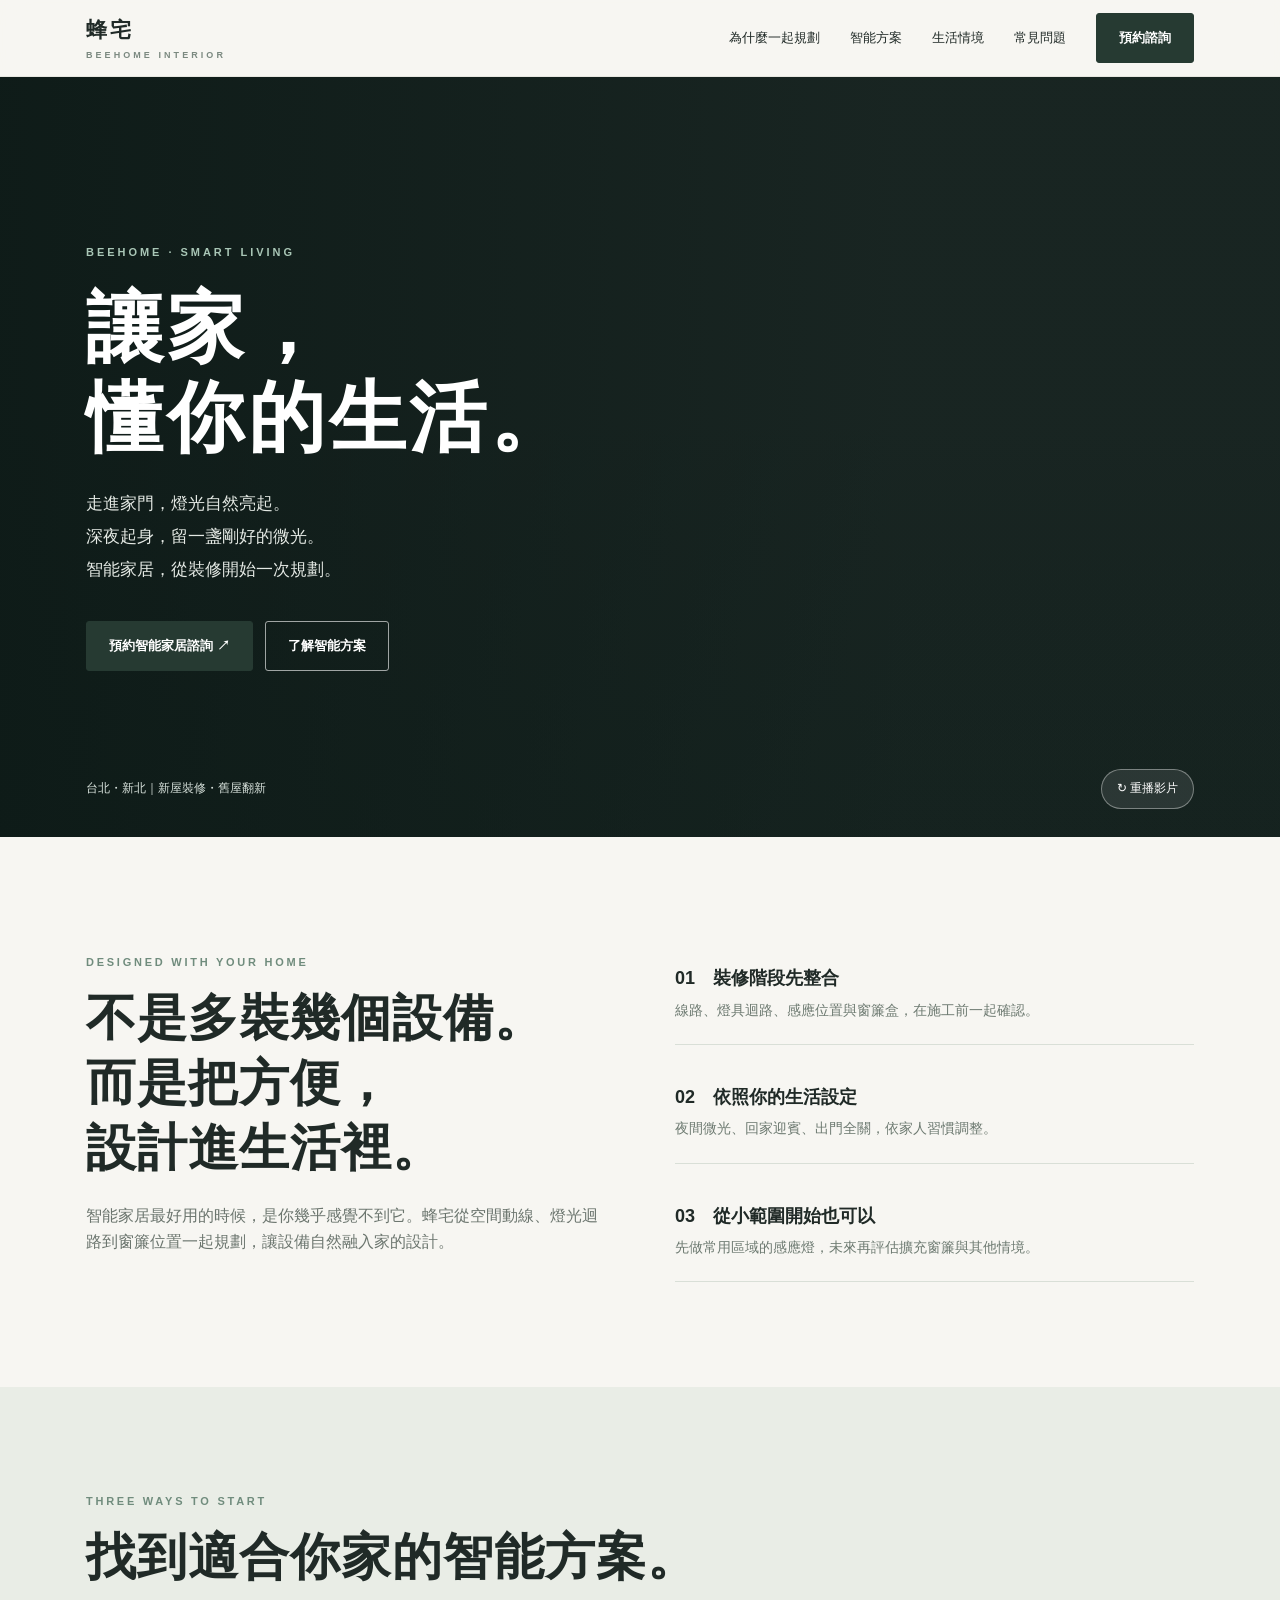
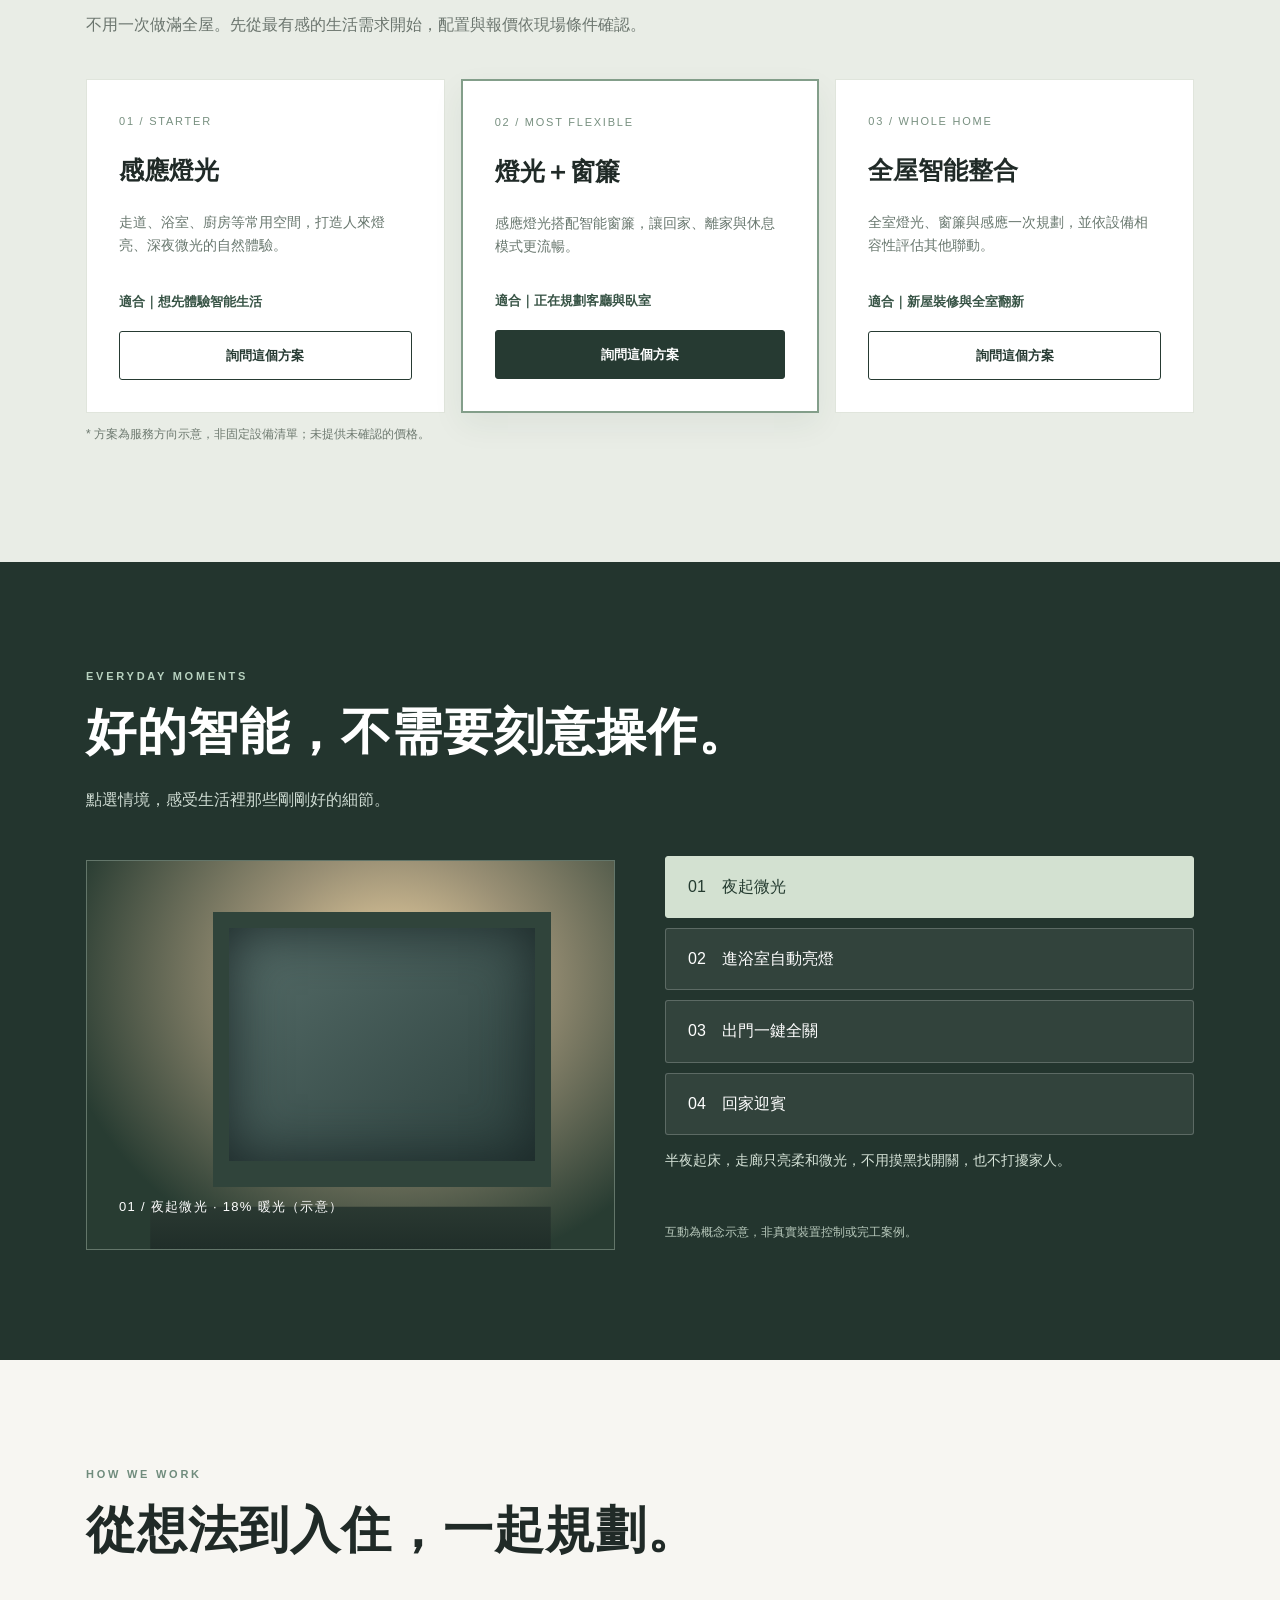
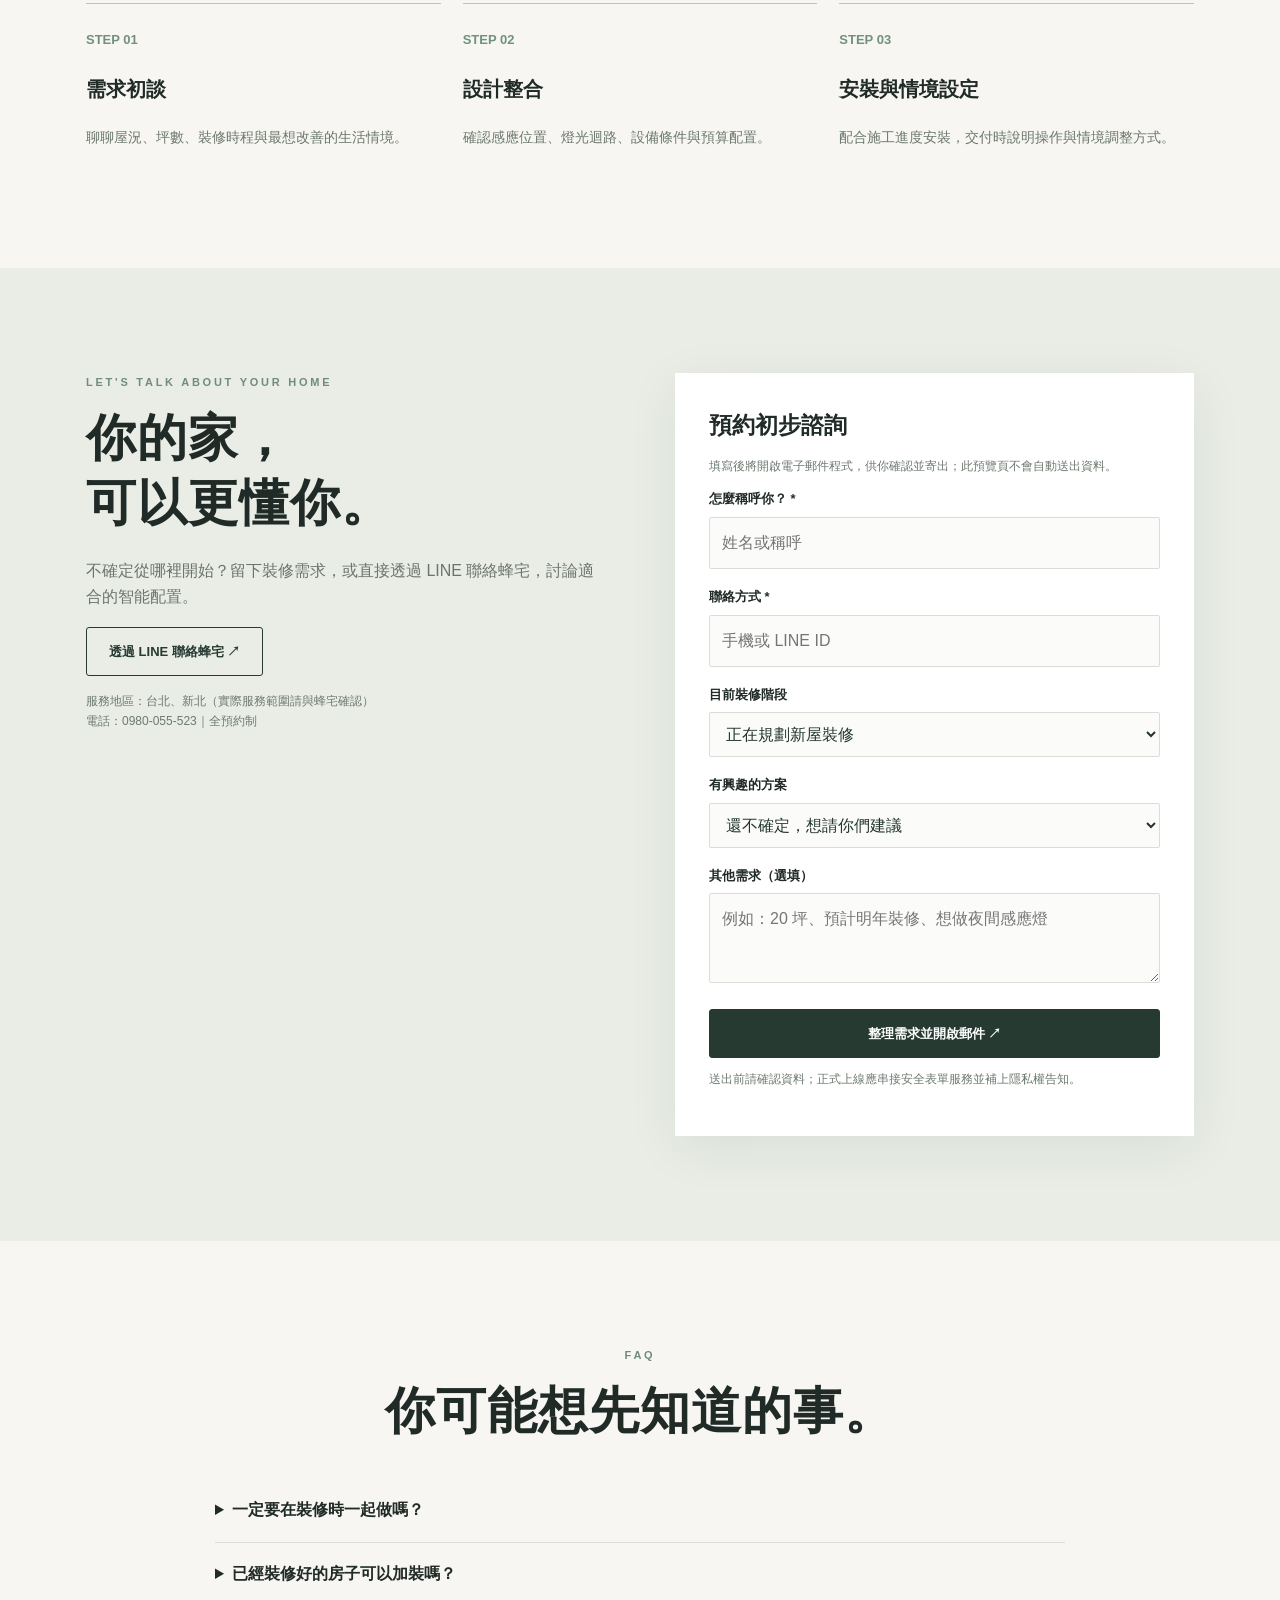
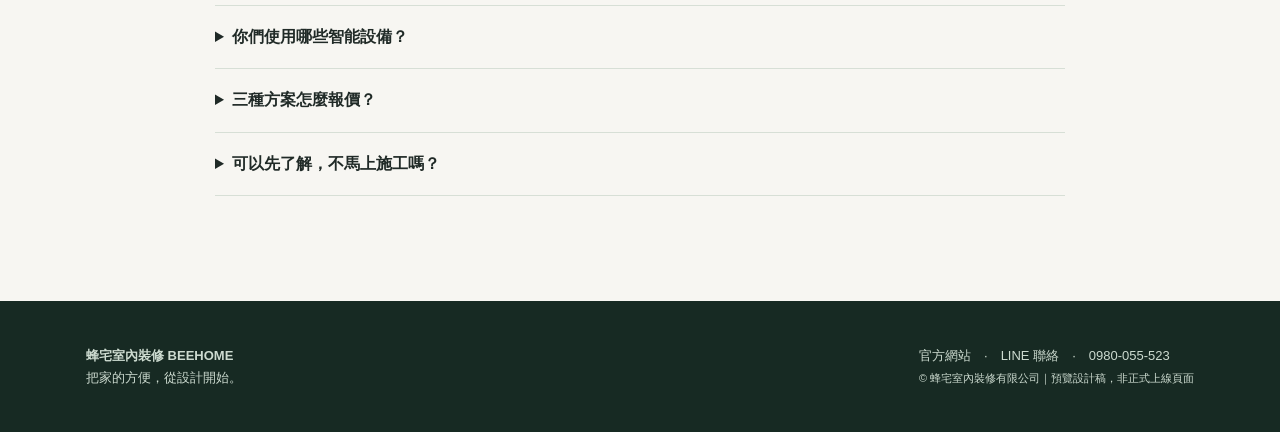
==== smart-home-v2.html @ dd7181f7 "Add ChatGPT-redesigned 智能家居 preview as smart-home-v2.html. Existing smart-home.html is left unchange" ====
<!doctype html><html lang="zh-Hant"><head><meta charset="utf-8"><meta name="viewport" content="width=device-width,initial-scale=1"><meta name="robots" content="noindex"><meta name="description" content="蜂宅室內裝修智能家居整合規劃：感應燈光、智能窗簾與全屋情境，從裝修開始打造懂你的家。"><title>智能家居整合規劃｜蜂宅室內裝修 BEEHOME</title><style>
:root{--ink:#202a27;--cream:#f7f6f2;--sage:#b4c6b4;--gold:#d5b68c;--muted:#64716b}*{box-sizing:border-box}html{scroll-behavior:smooth}body{margin:0;background:var(--cream);color:var(--ink);font-family:Arial,'Noto Sans TC','Microsoft JhengHei',sans-serif;line-height:1.65}a{text-decoration:none;color:inherit}button,input,select,textarea{font:inherit}button{cursor:pointer}.wrap{max-width:1160px;margin:auto;padding:0 26px}.top{position:sticky;top:0;z-index:30;background:#f7f6f2ee;backdrop-filter:blur(14px);border-bottom:1px solid #e7e7e0}.nav{height:76px;display:flex;align-items:center;justify-content:space-between;gap:20px}.brand{font-weight:800;letter-spacing:.12em;font-size:21px}.brand small{display:block;font-size:9px;letter-spacing:.34em;color:#7b8980}.links{display:flex;gap:30px;align-items:center;font-size:13px}.btn{display:inline-flex;justify-content:center;align-items:center;border-radius:3px;padding:13px 22px;background:#263a32;color:#fff;border:1px solid #263a32;font-weight:600;font-size:13px;transition:.2s}.btn:hover{background:#385448}.btn.light{background:transparent;color:#fff;border-color:#ffffff99}.btn.outline{background:transparent;color:#263a32}.hero{position:relative;min-height:670px;height:min(760px,88vh);background:#1d2926;overflow:hidden;color:#fff;display:flex;align-items:center}.hero video,.hero .veil{position:absolute;inset:0;width:100%;height:100%;object-fit:cover}.hero .veil{background:linear-gradient(90deg,rgba(12,25,22,.84),rgba(12,25,22,.26) 70%),linear-gradient(0deg,#13221e75,transparent 55%)}.hero-content{position:relative;z-index:2;width:100%;pointer-events:none}.hero-content a,.hero-content button{pointer-events:auto}.eyebrow{font-size:11px;letter-spacing:.27em;font-weight:700;color:#a9c6b6}.hero h1{font-size:clamp(44px,6vw,86px);line-height:1.18;letter-spacing:.05em;margin:20px 0 24px;font-weight:650}.hero p{max-width:500px;font-size:17px;color:#e4e9e4;line-height:1.95}.hero-actions{display:flex;gap:12px;flex-wrap:wrap;margin-top:35px}.hero-bottom{position:absolute;bottom:28px;left:0;right:0;z-index:3;display:flex;justify-content:space-between;align-items:center;font-size:12px;color:#d9e3dd}.replay{background:#ffffff18;border:1px solid #ffffff60;color:#fff;padding:9px 15px;border-radius:25px}.hero-dot{position:absolute;z-index:1;width:210px;height:210px;border-radius:50%;pointer-events:none;opacity:0;transform:translate(-50%,-50%);background:radial-gradient(circle,#ffdfa45c 0%,#ffcf7c18 45%,transparent 70%);mix-blend-mode:screen;transition:opacity .2s}.hero:hover .hero-dot{opacity:1}.section{padding:105px 0}.section.dark{background:#23352e;color:#fff}.section.soft{background:#e9ede6}.kicker{font-size:11px;letter-spacing:.25em;color:#708c7d;font-weight:800}.dark .kicker{color:#b7d1bf}.section h2{font-size:clamp(30px,4vw,50px);line-height:1.3;letter-spacing:.02em;margin:15px 0 22px}.lead{font-size:16px;max-width:650px;color:#6b756e}.dark .lead{color:#cedbd2}.intro{display:grid;grid-template-columns:1fr 1fr;gap:70px;align-items:center}.features{display:grid;gap:16px}.feature{padding:22px 0;border-bottom:1px solid #d9dfd7}.feature strong{display:block;font-size:18px;margin-bottom:5px}.feature p{margin:0;color:#6d7a71;font-size:14px}.plans{display:grid;grid-template-columns:repeat(3,1fr);gap:16px;margin-top:40px}.plan{background:#fff;border:1px solid #e0e5dc;padding:32px;display:flex;flex-direction:column;min-height:315px}.plan.featured{border:2px solid #839e8a;box-shadow:0 12px 30px #263a3210}.plan .num{font-size:11px;letter-spacing:.16em;color:#789080}.plan h3{font-size:25px;margin:20px 0 6px}.plan p{font-size:14px;color:#68776e;flex:1}.plan .for{font-size:13px;color:#385446;font-weight:700;margin:18px 0}.plan .btn{width:100%}.scenes{display:grid;grid-template-columns:1fr 1fr;gap:50px;align-items:center;margin-top:42px}.scene-stage{height:390px;background:radial-gradient(ellipse at 60% 30%,#a7a08c 0%,#575e54 34%,#1b2c28 78%);border:1px solid #63766a;position:relative;overflow:hidden;display:flex;align-items:flex-end;padding:32px;transition:background .35s}.scene-stage:before{content:'';position:absolute;width:58%;height:60%;left:24%;top:13%;border:16px solid #30443b;border-bottom-width:26px;box-shadow:inset 0 0 55px #1b2828;background:linear-gradient(140deg,#566d69,#2c403d)}.scene-stage:after{content:'';position:absolute;left:12%;bottom:0;width:76%;height:22%;background:linear-gradient(#34433a,#202e29);clip-path:polygon(0 50%,100% 50%,100% 100%,0 100%)}.scene-stage.lit{background:radial-gradient(ellipse at 58% 30%,#f1d6a4 0%,#9a9075 32%,#283c32 78%)}.scene-stage .scene-caption{z-index:2;font-size:13px;letter-spacing:.1em;color:#fff}.scene-controls{display:grid;gap:10px}.scene-controls button{text-align:left;background:#ffffff12;color:#fff;border:1px solid #ffffff35;padding:17px 22px;border-radius:3px}.scene-controls button.active{background:#d3e1d1;color:#243b30;border-color:#d3e1d1}.scene-copy{min-height:60px;color:#d5e2d7;font-size:14px}.process{display:grid;grid-template-columns:repeat(3,1fr);gap:22px;margin-top:40px}.step{border-top:1px solid #b9c7bc;padding-top:22px}.step b{color:#71917d;font-size:13px}.step h3{font-size:20px}.step p{font-size:14px;color:#6b786e}.contact{display:grid;grid-template-columns:1fr 1fr;gap:70px}.contact-form{background:#fff;padding:34px;box-shadow:0 12px 50px #1e302612}.field{margin-bottom:17px}.field label{display:block;font-size:13px;font-weight:700;margin-bottom:7px}.field input,.field select,.field textarea{width:100%;border:1px solid #d9ded7;background:#fbfcfa;border-radius:2px;padding:12px;color:#23352e}.field textarea{min-height:90px;resize:vertical}.contact-form .btn{width:100%}.fine{font-size:12px;color:#6d796f}.faq{max-width:850px;margin:35px auto 0}.faq details{border-bottom:1px solid #d7dfd6;padding:18px 0}.faq summary{cursor:pointer;font-weight:700}.faq p{color:#65746a;font-size:14px}.footer{background:#172a23;color:#cddbd0;padding:44px 0;font-size:13px}.footer .wrap{display:flex;justify-content:space-between;gap:20px;flex-wrap:wrap}.mobile-cta{display:none}.notice{font-size:12px;color:#7d897f;padding:8px 0}.skip{position:absolute;left:-9999px}.skip:focus{left:10px;top:10px;z-index:99;background:#fff;padding:10px}@media(max-width:800px){.nav{height:64px}.links a:not(.btn){display:none}.links .btn{padding:10px 12px}.hero{min-height:610px;height:78svh}.hero .veil{background:linear-gradient(0deg,#13221eee,#13221e50 90%)}.hero-content{align-self:flex-end;padding-bottom:115px}.hero h1{font-size:48px}.hero p{font-size:15px}.hero-bottom{bottom:17px}.section{padding:70px 0}.intro,.contact,.scenes{grid-template-columns:1fr;gap:30px}.plans,.process{grid-template-columns:1fr}.plan{min-height:auto}.scene-stage{height:270px}.mobile-cta{display:flex;position:fixed;z-index:50;bottom:0;left:0;right:0;background:#f7f6f2f5;padding:10px 16px max(10px,env(safe-area-inset-bottom));box-shadow:0 -4px 20px #0002;gap:10px}.mobile-cta .btn{flex:1}.footer{padding-bottom:110px}.wrap{padding:0 20px}}@media(prefers-reduced-motion:reduce){html{scroll-behavior:auto}*{transition:none!important}}
</style></head><body><a class="skip" href="#main">跳至主要內容</a><header class="top"><div class="wrap nav"><a class="brand" href="https://www.beehome.live/">蜂宅 <small>BEEHOME INTERIOR</small></a><nav class="links" aria-label="主要導覽"><a href="#why">為什麼一起規劃</a><a href="#plans">智能方案</a><a href="#scenes">生活情境</a><a href="#faq">常見問題</a><a class="btn" href="#contact">預約諮詢</a></nav></div></header><main id="main"><section class="hero" id="top"><video id="heroVideo" autoplay muted playsinline preload="metadata" poster="" aria-label="智能家居燈光隨天色變化的情境影片"><source src="https://glenn6666.github.io/beehome-hero/assets/smart-home-hero.mp4" type="video/mp4"></video><div class="veil"></div><div class="hero-dot" id="heroDot"></div><div class="wrap hero-content"><div class="eyebrow">BEEHOME · SMART LIVING</div><h1>讓家，<br>懂你的生活。</h1><p>走進家門，燈光自然亮起。<br>深夜起身，留一盞剛好的微光。<br>智能家居，從裝修開始一次規劃。</p><div class="hero-actions"><a href="#contact" class="btn">預約智能家居諮詢 ↗</a><a href="#plans" class="btn light">了解智能方案</a></div></div><div class="wrap hero-bottom"><span>台北・新北｜新屋裝修・舊屋翻新</span><button id="replay" class="replay" type="button">↻ 重播影片</button></div></section><section class="section" id="why"><div class="wrap intro"><div><div class="kicker">DESIGNED WITH YOUR HOME</div><h2>不是多裝幾個設備。<br>而是把方便，<br>設計進生活裡。</h2><p class="lead">智能家居最好用的時候，是你幾乎感覺不到它。蜂宅從空間動線、燈光迴路到窗簾位置一起規劃，讓設備自然融入家的設計。</p></div><div class="features"><div class="feature"><strong>01　裝修階段先整合</strong><p>線路、燈具迴路、感應位置與窗簾盒，在施工前一起確認。</p></div><div class="feature"><strong>02　依照你的生活設定</strong><p>夜間微光、回家迎賓、出門全關，依家人習慣調整。</p></div><div class="feature"><strong>03　從小範圍開始也可以</strong><p>先做常用區域的感應燈，未來再評估擴充窗簾與其他情境。</p></div></div></div></section><section class="section soft" id="plans"><div class="wrap"><div class="kicker">THREE WAYS TO START</div><h2>找到適合你家的智能方案。</h2><p class="lead">不用一次做滿全屋。先從最有感的生活需求開始，配置與報價依現場條件確認。</p><div class="plans"><article class="plan"><span class="num">01 / STARTER</span><h3>感應燈光</h3><p>走道、浴室、廚房等常用空間，打造人來燈亮、深夜微光的自然體驗。</p><div class="for">適合｜想先體驗智能生活</div><a class="btn outline" href="#contact" data-plan="感應燈光">詢問這個方案</a></article><article class="plan featured"><span class="num">02 / MOST FLEXIBLE</span><h3>燈光＋窗簾</h3><p>感應燈光搭配智能窗簾，讓回家、離家與休息模式更流暢。</p><div class="for">適合｜正在規劃客廳與臥室</div><a class="btn" href="#contact" data-plan="燈光＋窗簾">詢問這個方案</a></article><article class="plan"><span class="num">03 / WHOLE HOME</span><h3>全屋智能整合</h3><p>全室燈光、窗簾與感應一次規劃，並依設備相容性評估其他聯動。</p><div class="for">適合｜新屋裝修與全室翻新</div><a class="btn outline" href="#contact" data-plan="全屋智能整合">詢問這個方案</a></article></div><p class="fine">* 方案為服務方向示意，非固定設備清單；未提供未確認的價格。</p></div></section><section class="section dark" id="scenes"><div class="wrap"><div class="kicker">EVERYDAY MOMENTS</div><h2>好的智能，不需要刻意操作。</h2><p class="lead">點選情境，感受生活裡那些剛剛好的細節。</p><div class="scenes"><div class="scene-stage lit" id="sceneStage"><div class="scene-caption" id="sceneCaption">01 / 夜起微光 · 18% 暖光（示意）</div></div><div><div class="scene-controls"><button type="button" class="active" data-scene="0">01　夜起微光</button><button type="button" data-scene="1">02　進浴室自動亮燈</button><button type="button" data-scene="2">03　出門一鍵全關</button><button type="button" data-scene="3">04　回家迎賓</button></div><p class="scene-copy" id="sceneCopy">半夜起床，走廊只亮柔和微光，不用摸黑找開關，也不打擾家人。</p><p class="fine" style="color:#b8c9bc">互動為概念示意，非真實裝置控制或完工案例。</p></div></div></div></section><section class="section"><div class="wrap"><div class="kicker">HOW WE WORK</div><h2>從想法到入住，一起規劃。</h2><div class="process"><div class="step"><b>STEP 01</b><h3>需求初談</h3><p>聊聊屋況、坪數、裝修時程與最想改善的生活情境。</p></div><div class="step"><b>STEP 02</b><h3>設計整合</h3><p>確認感應位置、燈光迴路、設備條件與預算配置。</p></div><div class="step"><b>STEP 03</b><h3>安裝與情境設定</h3><p>配合施工進度安裝，交付時說明操作與情境調整方式。</p></div></div></div></section><section class="section soft" id="contact"><div class="wrap contact"><div><div class="kicker">LET'S TALK ABOUT YOUR HOME</div><h2>你的家，<br>可以更懂你。</h2><p class="lead">不確定從哪裡開始？留下裝修需求，或直接透過 LINE 聯絡蜂宅，討論適合的智能配置。</p><p><a class="btn outline" href="https://line.me/R/ti/p/@809zyiav" target="_blank" rel="noopener noreferrer">透過 LINE 聯絡蜂宅 ↗</a></p><p class="fine">服務地區：台北、新北（實際服務範圍請與蜂宅確認）<br>電話：<a href="tel:0980055523">0980-055-523</a>｜全預約制</p></div><form class="contact-form" id="leadForm"><h3 style="margin:0 0 8px;font-size:23px">預約初步諮詢</h3><p class="fine">填寫後將開啟電子郵件程式，供你確認並寄出；此預覽頁不會自動送出資料。</p><div class="field"><label for="name">怎麼稱呼你？ *</label><input id="name" name="name" autocomplete="name" required placeholder="姓名或稱呼"></div><div class="field"><label for="contactMethod">聯絡方式 *</label><input id="contactMethod" name="contactMethod" required placeholder="手機或 LINE ID"></div><div class="field"><label for="status">目前裝修階段</label><select id="status" name="status"><option>正在規劃新屋裝修</option><option>準備舊屋翻新</option><option>已入住，想加裝智能設備</option><option>先了解方案</option></select></div><div class="field"><label for="plan">有興趣的方案</label><select id="plan" name="plan"><option>還不確定，想請你們建議</option><option>感應燈光</option><option>燈光＋窗簾</option><option>全屋智能整合</option></select></div><div class="field"><label for="message">其他需求（選填）</label><textarea id="message" name="message" placeholder="例如：20 坪、預計明年裝修、想做夜間感應燈"></textarea></div><button type="submit" class="btn">整理需求並開啟郵件 ↗</button><p class="fine">送出前請確認資料；正式上線應串接安全表單服務並補上隱私權告知。</p></form></div></section><section class="section" id="faq"><div class="wrap"><div class="kicker" style="text-align:center">FAQ</div><h2 style="text-align:center">你可能想先知道的事。</h2><div class="faq"><details><summary>一定要在裝修時一起做嗎？</summary><p>不一定，但需要配線、燈光分路或電動窗簾的項目，在施工前規劃通常更容易整合。</p></details><details><summary>已經裝修好的房子可以加裝嗎？</summary><p>可以先評估部分無線設備或既有線路可行性，實際依現場條件決定。</p></details><details><summary>你們使用哪些智能設備？</summary><p>原方案提及 Aqara FP2 存在感應器；型號、數量、相容性與最終配置以實際規劃為準。</p></details><details><summary>三種方案怎麼報價？</summary><p>依坪數、房間數、設備配置與現場施工條件提供個別報價，這裡不放未經確認的起始價格。</p></details><details><summary>可以先了解，不馬上施工嗎？</summary><p>可以先透過 LINE 或電話詢問，並確認適合的諮詢方式與時間。</p></details></div></div></section></main><footer class="footer"><div class="wrap"><div><strong>蜂宅室內裝修 BEEHOME</strong><br>把家的方便，從設計開始。</div><div><a href="https://www.beehome.live/">官方網站</a>　·　<a href="https://line.me/R/ti/p/@809zyiav">LINE 聯絡</a>　·　<a href="tel:0980055523">0980-055-523</a><br><small>© 蜂宅室內裝修有限公司｜預覽設計稿，非正式上線頁面</small></div></div></footer><div class="mobile-cta"><a href="https://line.me/R/ti/p/@809zyiav" class="btn outline" target="_blank" rel="noopener noreferrer">LINE 詢問</a><a href="#contact" class="btn">預約諮詢</a></div><script>
(function(){const video=document.getElementById('heroVideo');const replay=document.getElementById('replay');video.addEventListener('ended',()=>video.pause());replay.addEventListener('click',()=>{video.currentTime=0;video.play().catch(()=>{});});const hero=document.querySelector('.hero'),dot=document.getElementById('heroDot');hero.addEventListener('pointermove',e=>{if(e.pointerType==='mouse'){const r=hero.getBoundingClientRect();dot.style.left=(e.clientX-r.left)+'px';dot.style.top=(e.clientY-r.top)+'px';}});const descriptions=['半夜起床，走廊只亮柔和微光，不用摸黑找開關，也不打擾家人。','走進浴室自動亮燈；存在感應讓短暫靜止時也能維持照明。','出門前一鍵關閉指定燈光與窗簾，不必逐個房間檢查。','回家時，玄關燈光與預設情境迎接你。'];const titles=['夜起微光 · 18% 暖光','進浴室 · 自動亮燈','出門模式 · 燈光關閉','回家迎賓 · 柔和暖光'];document.querySelectorAll('[data-scene]').forEach(btn=>btn.addEventListener('click',()=>{const i=+btn.dataset.scene;document.querySelectorAll('[data-scene]').forEach(b=>b.classList.toggle('active',b===btn));document.getElementById('sceneStage').classList.toggle('lit',i!==2);document.getElementById('sceneCaption').textContent='0'+(i+1)+' / '+titles[i]+'（示意）';document.getElementById('sceneCopy').textContent=descriptions[i];}));document.querySelectorAll('[data-plan]').forEach(a=>a.addEventListener('click',()=>document.getElementById('plan').value=a.dataset.plan));document.getElementById('leadForm').addEventListener('submit',e=>{e.preventDefault();const f=e.currentTarget;if(!f.reportValidity())return;const val=id=>document.getElementById(id).value;const body='稱呼：'+val('name')+'\n聯絡方式：'+val('contactMethod')+'\n裝修階段：'+val('status')+'\n方案：'+val('plan')+'\n其他需求：'+val('message');window.location.href='mailto:iamglenn0630@gmail.com?subject='+encodeURIComponent('蜂宅智能家居諮詢｜'+val('name'))+'&body='+encodeURIComponent(body);});})();
</script></body></html>
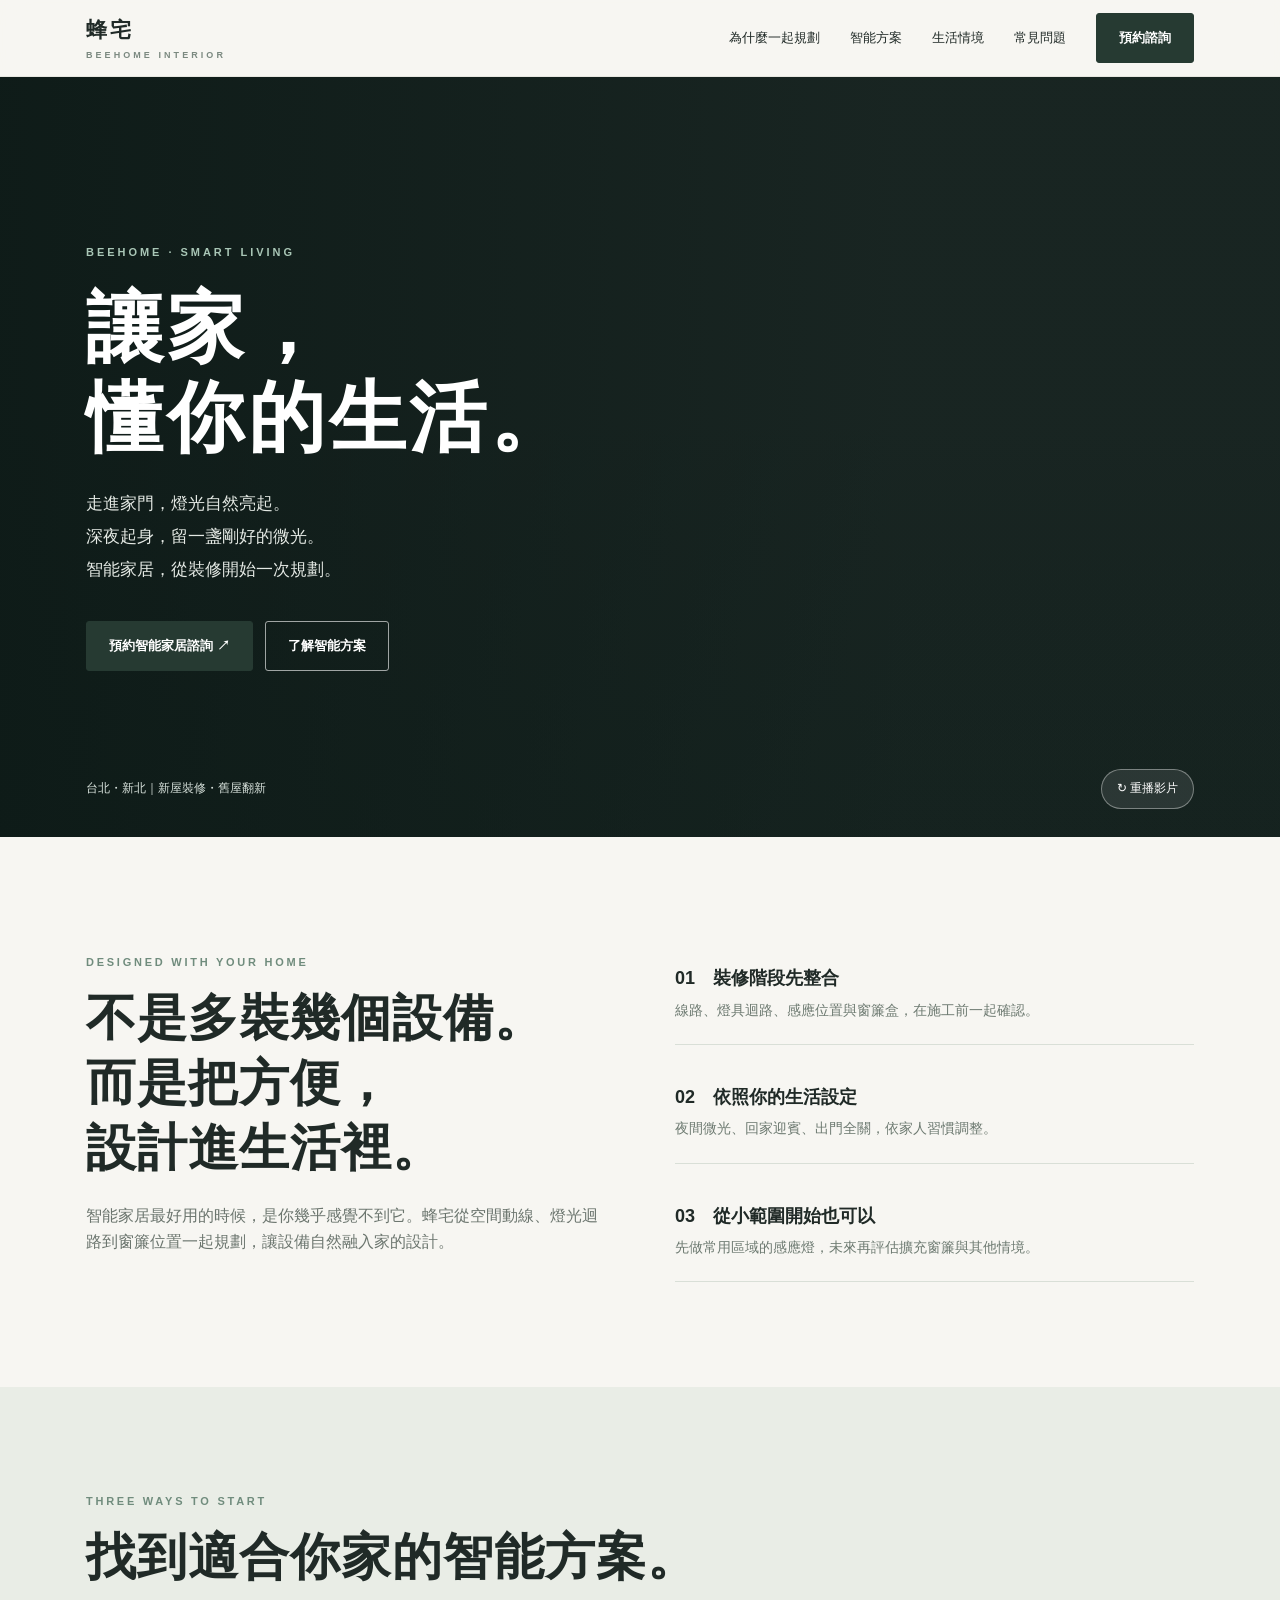
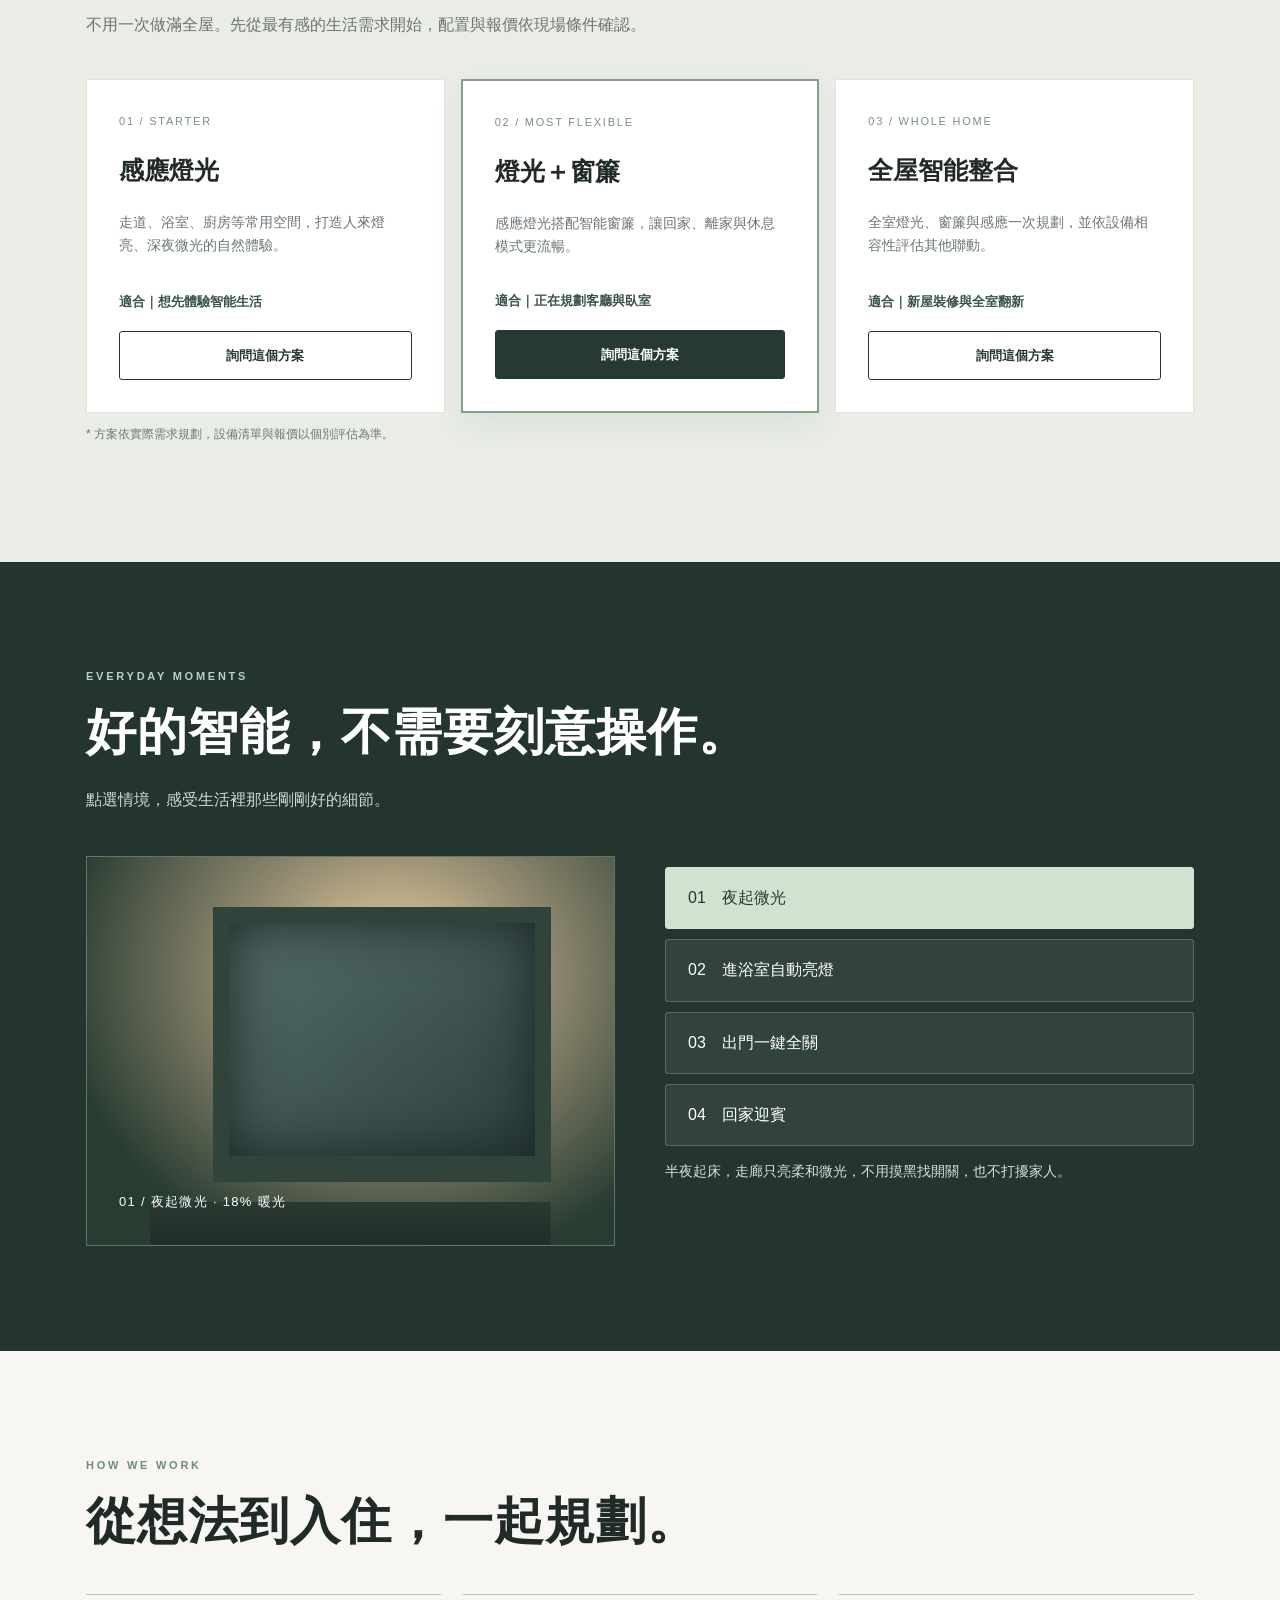
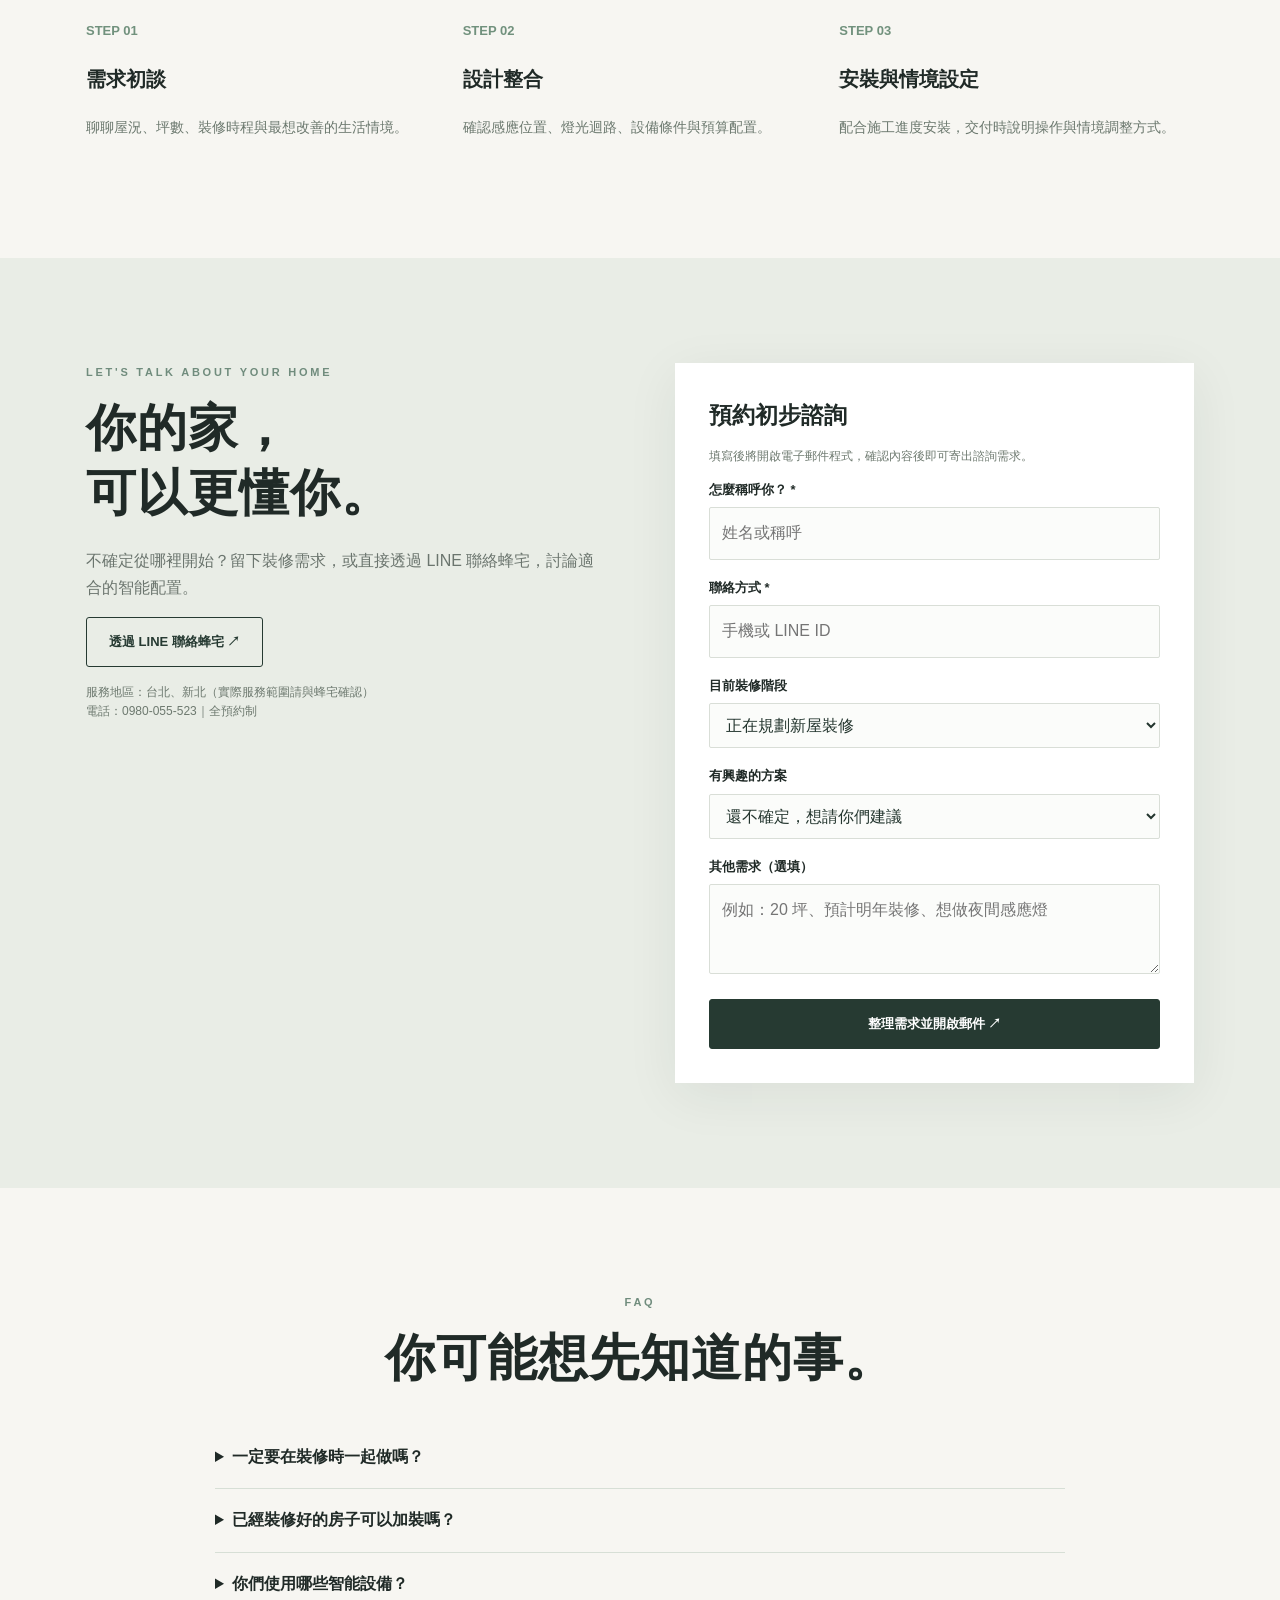
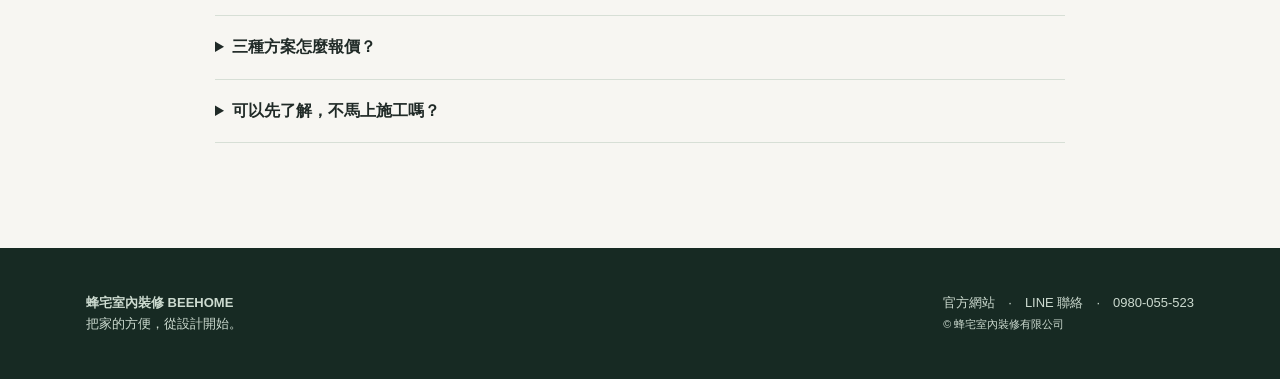
==== commit 207c54e4: "Replace smart-home-v2.html with the ChatGPT launch version. Keep the existing smart-home.html previe" ====
--- a/smart-home-v2.html
+++ b/smart-home-v2.html
@@ -1,5 +1,5 @@
-<!doctype html><html lang="zh-Hant"><head><meta charset="utf-8"><meta name="viewport" content="width=device-width,initial-scale=1"><meta name="robots" content="noindex"><meta name="description" content="蜂宅室內裝修智能家居整合規劃：感應燈光、智能窗簾與全屋情境，從裝修開始打造懂你的家。"><title>智能家居整合規劃｜蜂宅室內裝修 BEEHOME</title><style>
+<!doctype html><html lang="zh-Hant"><head><meta charset="utf-8"><meta name="viewport" content="width=device-width,initial-scale=1"><meta name="description" content="蜂宅室內裝修智能家居整合規劃：感應燈光、智能窗簾與全屋情境，從裝修開始打造懂你的家。"><title>智能家居整合規劃｜蜂宅室內裝修 BEEHOME</title><style>
 :root{--ink:#202a27;--cream:#f7f6f2;--sage:#b4c6b4;--gold:#d5b68c;--muted:#64716b}*{box-sizing:border-box}html{scroll-behavior:smooth}body{margin:0;background:var(--cream);color:var(--ink);font-family:Arial,'Noto Sans TC','Microsoft JhengHei',sans-serif;line-height:1.65}a{text-decoration:none;color:inherit}button,input,select,textarea{font:inherit}button{cursor:pointer}.wrap{max-width:1160px;margin:auto;padding:0 26px}.top{position:sticky;top:0;z-index:30;background:#f7f6f2ee;backdrop-filter:blur(14px);border-bottom:1px solid #e7e7e0}.nav{height:76px;display:flex;align-items:center;justify-content:space-between;gap:20px}.brand{font-weight:800;letter-spacing:.12em;font-size:21px}.brand small{display:block;font-size:9px;letter-spacing:.34em;color:#7b8980}.links{display:flex;gap:30px;align-items:center;font-size:13px}.btn{display:inline-flex;justify-content:center;align-items:center;border-radius:3px;padding:13px 22px;background:#263a32;color:#fff;border:1px solid #263a32;font-weight:600;font-size:13px;transition:.2s}.btn:hover{background:#385448}.btn.light{background:transparent;color:#fff;border-color:#ffffff99}.btn.outline{background:transparent;color:#263a32}.hero{position:relative;min-height:670px;height:min(760px,88vh);background:#1d2926;overflow:hidden;color:#fff;display:flex;align-items:center}.hero video,.hero .veil{position:absolute;inset:0;width:100%;height:100%;object-fit:cover}.hero .veil{background:linear-gradient(90deg,rgba(12,25,22,.84),rgba(12,25,22,.26) 70%),linear-gradient(0deg,#13221e75,transparent 55%)}.hero-content{position:relative;z-index:2;width:100%;pointer-events:none}.hero-content a,.hero-content button{pointer-events:auto}.eyebrow{font-size:11px;letter-spacing:.27em;font-weight:700;color:#a9c6b6}.hero h1{font-size:clamp(44px,6vw,86px);line-height:1.18;letter-spacing:.05em;margin:20px 0 24px;font-weight:650}.hero p{max-width:500px;font-size:17px;color:#e4e9e4;line-height:1.95}.hero-actions{display:flex;gap:12px;flex-wrap:wrap;margin-top:35px}.hero-bottom{position:absolute;bottom:28px;left:0;right:0;z-index:3;display:flex;justify-content:space-between;align-items:center;font-size:12px;color:#d9e3dd}.replay{background:#ffffff18;border:1px solid #ffffff60;color:#fff;padding:9px 15px;border-radius:25px}.hero-dot{position:absolute;z-index:1;width:210px;height:210px;border-radius:50%;pointer-events:none;opacity:0;transform:translate(-50%,-50%);background:radial-gradient(circle,#ffdfa45c 0%,#ffcf7c18 45%,transparent 70%);mix-blend-mode:screen;transition:opacity .2s}.hero:hover .hero-dot{opacity:1}.section{padding:105px 0}.section.dark{background:#23352e;color:#fff}.section.soft{background:#e9ede6}.kicker{font-size:11px;letter-spacing:.25em;color:#708c7d;font-weight:800}.dark .kicker{color:#b7d1bf}.section h2{font-size:clamp(30px,4vw,50px);line-height:1.3;letter-spacing:.02em;margin:15px 0 22px}.lead{font-size:16px;max-width:650px;color:#6b756e}.dark .lead{color:#cedbd2}.intro{display:grid;grid-template-columns:1fr 1fr;gap:70px;align-items:center}.features{display:grid;gap:16px}.feature{padding:22px 0;border-bottom:1px solid #d9dfd7}.feature strong{display:block;font-size:18px;margin-bottom:5px}.feature p{margin:0;color:#6d7a71;font-size:14px}.plans{display:grid;grid-template-columns:repeat(3,1fr);gap:16px;margin-top:40px}.plan{background:#fff;border:1px solid #e0e5dc;padding:32px;display:flex;flex-direction:column;min-height:315px}.plan.featured{border:2px solid #839e8a;box-shadow:0 12px 30px #263a3210}.plan .num{font-size:11px;letter-spacing:.16em;color:#789080}.plan h3{font-size:25px;margin:20px 0 6px}.plan p{font-size:14px;color:#68776e;flex:1}.plan .for{font-size:13px;color:#385446;font-weight:700;margin:18px 0}.plan .btn{width:100%}.scenes{display:grid;grid-template-columns:1fr 1fr;gap:50px;align-items:center;margin-top:42px}.scene-stage{height:390px;background:radial-gradient(ellipse at 60% 30%,#a7a08c 0%,#575e54 34%,#1b2c28 78%);border:1px solid #63766a;position:relative;overflow:hidden;display:flex;align-items:flex-end;padding:32px;transition:background .35s}.scene-stage:before{content:'';position:absolute;width:58%;height:60%;left:24%;top:13%;border:16px solid #30443b;border-bottom-width:26px;box-shadow:inset 0 0 55px #1b2828;background:linear-gradient(140deg,#566d69,#2c403d)}.scene-stage:after{content:'';position:absolute;left:12%;bottom:0;width:76%;height:22%;background:linear-gradient(#34433a,#202e29);clip-path:polygon(0 50%,100% 50%,100% 100%,0 100%)}.scene-stage.lit{background:radial-gradient(ellipse at 58% 30%,#f1d6a4 0%,#9a9075 32%,#283c32 78%)}.scene-stage .scene-caption{z-index:2;font-size:13px;letter-spacing:.1em;color:#fff}.scene-controls{display:grid;gap:10px}.scene-controls button{text-align:left;background:#ffffff12;color:#fff;border:1px solid #ffffff35;padding:17px 22px;border-radius:3px}.scene-controls button.active{background:#d3e1d1;color:#243b30;border-color:#d3e1d1}.scene-copy{min-height:60px;color:#d5e2d7;font-size:14px}.process{display:grid;grid-template-columns:repeat(3,1fr);gap:22px;margin-top:40px}.step{border-top:1px solid #b9c7bc;padding-top:22px}.step b{color:#71917d;font-size:13px}.step h3{font-size:20px}.step p{font-size:14px;color:#6b786e}.contact{display:grid;grid-template-columns:1fr 1fr;gap:70px}.contact-form{background:#fff;padding:34px;box-shadow:0 12px 50px #1e302612}.field{margin-bottom:17px}.field label{display:block;font-size:13px;font-weight:700;margin-bottom:7px}.field input,.field select,.field textarea{width:100%;border:1px solid #d9ded7;background:#fbfcfa;border-radius:2px;padding:12px;color:#23352e}.field textarea{min-height:90px;resize:vertical}.contact-form .btn{width:100%}.fine{font-size:12px;color:#6d796f}.faq{max-width:850px;margin:35px auto 0}.faq details{border-bottom:1px solid #d7dfd6;padding:18px 0}.faq summary{cursor:pointer;font-weight:700}.faq p{color:#65746a;font-size:14px}.footer{background:#172a23;color:#cddbd0;padding:44px 0;font-size:13px}.footer .wrap{display:flex;justify-content:space-between;gap:20px;flex-wrap:wrap}.mobile-cta{display:none}.notice{font-size:12px;color:#7d897f;padding:8px 0}.skip{position:absolute;left:-9999px}.skip:focus{left:10px;top:10px;z-index:99;background:#fff;padding:10px}@media(max-width:800px){.nav{height:64px}.links a:not(.btn){display:none}.links .btn{padding:10px 12px}.hero{min-height:610px;height:78svh}.hero .veil{background:linear-gradient(0deg,#13221eee,#13221e50 90%)}.hero-content{align-self:flex-end;padding-bottom:115px}.hero h1{font-size:48px}.hero p{font-size:15px}.hero-bottom{bottom:17px}.section{padding:70px 0}.intro,.contact,.scenes{grid-template-columns:1fr;gap:30px}.plans,.process{grid-template-columns:1fr}.plan{min-height:auto}.scene-stage{height:270px}.mobile-cta{display:flex;position:fixed;z-index:50;bottom:0;left:0;right:0;background:#f7f6f2f5;padding:10px 16px max(10px,env(safe-area-inset-bottom));box-shadow:0 -4px 20px #0002;gap:10px}.mobile-cta .btn{flex:1}.footer{padding-bottom:110px}.wrap{padding:0 20px}}@media(prefers-reduced-motion:reduce){html{scroll-behavior:auto}*{transition:none!important}}
-</style></head><body><a class="skip" href="#main">跳至主要內容</a><header class="top"><div class="wrap nav"><a class="brand" href="https://www.beehome.live/">蜂宅 <small>BEEHOME INTERIOR</small></a><nav class="links" aria-label="主要導覽"><a href="#why">為什麼一起規劃</a><a href="#plans">智能方案</a><a href="#scenes">生活情境</a><a href="#faq">常見問題</a><a class="btn" href="#contact">預約諮詢</a></nav></div></header><main id="main"><section class="hero" id="top"><video id="heroVideo" autoplay muted playsinline preload="metadata" poster="" aria-label="智能家居燈光隨天色變化的情境影片"><source src="https://glenn6666.github.io/beehome-hero/assets/smart-home-hero.mp4" type="video/mp4"></video><div class="veil"></div><div class="hero-dot" id="heroDot"></div><div class="wrap hero-content"><div class="eyebrow">BEEHOME · SMART LIVING</div><h1>讓家，<br>懂你的生活。</h1><p>走進家門，燈光自然亮起。<br>深夜起身，留一盞剛好的微光。<br>智能家居，從裝修開始一次規劃。</p><div class="hero-actions"><a href="#contact" class="btn">預約智能家居諮詢 ↗</a><a href="#plans" class="btn light">了解智能方案</a></div></div><div class="wrap hero-bottom"><span>台北・新北｜新屋裝修・舊屋翻新</span><button id="replay" class="replay" type="button">↻ 重播影片</button></div></section><section class="section" id="why"><div class="wrap intro"><div><div class="kicker">DESIGNED WITH YOUR HOME</div><h2>不是多裝幾個設備。<br>而是把方便，<br>設計進生活裡。</h2><p class="lead">智能家居最好用的時候，是你幾乎感覺不到它。蜂宅從空間動線、燈光迴路到窗簾位置一起規劃，讓設備自然融入家的設計。</p></div><div class="features"><div class="feature"><strong>01　裝修階段先整合</strong><p>線路、燈具迴路、感應位置與窗簾盒，在施工前一起確認。</p></div><div class="feature"><strong>02　依照你的生活設定</strong><p>夜間微光、回家迎賓、出門全關，依家人習慣調整。</p></div><div class="feature"><strong>03　從小範圍開始也可以</strong><p>先做常用區域的感應燈，未來再評估擴充窗簾與其他情境。</p></div></div></div></section><section class="section soft" id="plans"><div class="wrap"><div class="kicker">THREE WAYS TO START</div><h2>找到適合你家的智能方案。</h2><p class="lead">不用一次做滿全屋。先從最有感的生活需求開始，配置與報價依現場條件確認。</p><div class="plans"><article class="plan"><span class="num">01 / STARTER</span><h3>感應燈光</h3><p>走道、浴室、廚房等常用空間，打造人來燈亮、深夜微光的自然體驗。</p><div class="for">適合｜想先體驗智能生活</div><a class="btn outline" href="#contact" data-plan="感應燈光">詢問這個方案</a></article><article class="plan featured"><span class="num">02 / MOST FLEXIBLE</span><h3>燈光＋窗簾</h3><p>感應燈光搭配智能窗簾，讓回家、離家與休息模式更流暢。</p><div class="for">適合｜正在規劃客廳與臥室</div><a class="btn" href="#contact" data-plan="燈光＋窗簾">詢問這個方案</a></article><article class="plan"><span class="num">03 / WHOLE HOME</span><h3>全屋智能整合</h3><p>全室燈光、窗簾與感應一次規劃，並依設備相容性評估其他聯動。</p><div class="for">適合｜新屋裝修與全室翻新</div><a class="btn outline" href="#contact" data-plan="全屋智能整合">詢問這個方案</a></article></div><p class="fine">* 方案為服務方向示意，非固定設備清單；未提供未確認的價格。</p></div></section><section class="section dark" id="scenes"><div class="wrap"><div class="kicker">EVERYDAY MOMENTS</div><h2>好的智能，不需要刻意操作。</h2><p class="lead">點選情境，感受生活裡那些剛剛好的細節。</p><div class="scenes"><div class="scene-stage lit" id="sceneStage"><div class="scene-caption" id="sceneCaption">01 / 夜起微光 · 18% 暖光（示意）</div></div><div><div class="scene-controls"><button type="button" class="active" data-scene="0">01　夜起微光</button><button type="button" data-scene="1">02　進浴室自動亮燈</button><button type="button" data-scene="2">03　出門一鍵全關</button><button type="button" data-scene="3">04　回家迎賓</button></div><p class="scene-copy" id="sceneCopy">半夜起床，走廊只亮柔和微光，不用摸黑找開關，也不打擾家人。</p><p class="fine" style="color:#b8c9bc">互動為概念示意，非真實裝置控制或完工案例。</p></div></div></div></section><section class="section"><div class="wrap"><div class="kicker">HOW WE WORK</div><h2>從想法到入住，一起規劃。</h2><div class="process"><div class="step"><b>STEP 01</b><h3>需求初談</h3><p>聊聊屋況、坪數、裝修時程與最想改善的生活情境。</p></div><div class="step"><b>STEP 02</b><h3>設計整合</h3><p>確認感應位置、燈光迴路、設備條件與預算配置。</p></div><div class="step"><b>STEP 03</b><h3>安裝與情境設定</h3><p>配合施工進度安裝，交付時說明操作與情境調整方式。</p></div></div></div></section><section class="section soft" id="contact"><div class="wrap contact"><div><div class="kicker">LET'S TALK ABOUT YOUR HOME</div><h2>你的家，<br>可以更懂你。</h2><p class="lead">不確定從哪裡開始？留下裝修需求，或直接透過 LINE 聯絡蜂宅，討論適合的智能配置。</p><p><a class="btn outline" href="https://line.me/R/ti/p/@809zyiav" target="_blank" rel="noopener noreferrer">透過 LINE 聯絡蜂宅 ↗</a></p><p class="fine">服務地區：台北、新北（實際服務範圍請與蜂宅確認）<br>電話：<a href="tel:0980055523">0980-055-523</a>｜全預約制</p></div><form class="contact-form" id="leadForm"><h3 style="margin:0 0 8px;font-size:23px">預約初步諮詢</h3><p class="fine">填寫後將開啟電子郵件程式，供你確認並寄出；此預覽頁不會自動送出資料。</p><div class="field"><label for="name">怎麼稱呼你？ *</label><input id="name" name="name" autocomplete="name" required placeholder="姓名或稱呼"></div><div class="field"><label for="contactMethod">聯絡方式 *</label><input id="contactMethod" name="contactMethod" required placeholder="手機或 LINE ID"></div><div class="field"><label for="status">目前裝修階段</label><select id="status" name="status"><option>正在規劃新屋裝修</option><option>準備舊屋翻新</option><option>已入住，想加裝智能設備</option><option>先了解方案</option></select></div><div class="field"><label for="plan">有興趣的方案</label><select id="plan" name="plan"><option>還不確定，想請你們建議</option><option>感應燈光</option><option>燈光＋窗簾</option><option>全屋智能整合</option></select></div><div class="field"><label for="message">其他需求（選填）</label><textarea id="message" name="message" placeholder="例如：20 坪、預計明年裝修、想做夜間感應燈"></textarea></div><button type="submit" class="btn">整理需求並開啟郵件 ↗</button><p class="fine">送出前請確認資料；正式上線應串接安全表單服務並補上隱私權告知。</p></form></div></section><section class="section" id="faq"><div class="wrap"><div class="kicker" style="text-align:center">FAQ</div><h2 style="text-align:center">你可能想先知道的事。</h2><div class="faq"><details><summary>一定要在裝修時一起做嗎？</summary><p>不一定，但需要配線、燈光分路或電動窗簾的項目，在施工前規劃通常更容易整合。</p></details><details><summary>已經裝修好的房子可以加裝嗎？</summary><p>可以先評估部分無線設備或既有線路可行性，實際依現場條件決定。</p></details><details><summary>你們使用哪些智能設備？</summary><p>原方案提及 Aqara FP2 存在感應器；型號、數量、相容性與最終配置以實際規劃為準。</p></details><details><summary>三種方案怎麼報價？</summary><p>依坪數、房間數、設備配置與現場施工條件提供個別報價，這裡不放未經確認的起始價格。</p></details><details><summary>可以先了解，不馬上施工嗎？</summary><p>可以先透過 LINE 或電話詢問，並確認適合的諮詢方式與時間。</p></details></div></div></section></main><footer class="footer"><div class="wrap"><div><strong>蜂宅室內裝修 BEEHOME</strong><br>把家的方便，從設計開始。</div><div><a href="https://www.beehome.live/">官方網站</a>　·　<a href="https://line.me/R/ti/p/@809zyiav">LINE 聯絡</a>　·　<a href="tel:0980055523">0980-055-523</a><br><small>© 蜂宅室內裝修有限公司｜預覽設計稿，非正式上線頁面</small></div></div></footer><div class="mobile-cta"><a href="https://line.me/R/ti/p/@809zyiav" class="btn outline" target="_blank" rel="noopener noreferrer">LINE 詢問</a><a href="#contact" class="btn">預約諮詢</a></div><script>
-(function(){const video=document.getElementById('heroVideo');const replay=document.getElementById('replay');video.addEventListener('ended',()=>video.pause());replay.addEventListener('click',()=>{video.currentTime=0;video.play().catch(()=>{});});const hero=document.querySelector('.hero'),dot=document.getElementById('heroDot');hero.addEventListener('pointermove',e=>{if(e.pointerType==='mouse'){const r=hero.getBoundingClientRect();dot.style.left=(e.clientX-r.left)+'px';dot.style.top=(e.clientY-r.top)+'px';}});const descriptions=['半夜起床，走廊只亮柔和微光，不用摸黑找開關，也不打擾家人。','走進浴室自動亮燈；存在感應讓短暫靜止時也能維持照明。','出門前一鍵關閉指定燈光與窗簾，不必逐個房間檢查。','回家時，玄關燈光與預設情境迎接你。'];const titles=['夜起微光 · 18% 暖光','進浴室 · 自動亮燈','出門模式 · 燈光關閉','回家迎賓 · 柔和暖光'];document.querySelectorAll('[data-scene]').forEach(btn=>btn.addEventListener('click',()=>{const i=+btn.dataset.scene;document.querySelectorAll('[data-scene]').forEach(b=>b.classList.toggle('active',b===btn));document.getElementById('sceneStage').classList.toggle('lit',i!==2);document.getElementById('sceneCaption').textContent='0'+(i+1)+' / '+titles[i]+'（示意）';document.getElementById('sceneCopy').textContent=descriptions[i];}));document.querySelectorAll('[data-plan]').forEach(a=>a.addEventListener('click',()=>document.getElementById('plan').value=a.dataset.plan));document.getElementById('leadForm').addEventListener('submit',e=>{e.preventDefault();const f=e.currentTarget;if(!f.reportValidity())return;const val=id=>document.getElementById(id).value;const body='稱呼：'+val('name')+'\n聯絡方式：'+val('contactMethod')+'\n裝修階段：'+val('status')+'\n方案：'+val('plan')+'\n其他需求：'+val('message');window.location.href='mailto:iamglenn0630@gmail.com?subject='+encodeURIComponent('蜂宅智能家居諮詢｜'+val('name'))+'&body='+encodeURIComponent(body);});})();
+</style></head><body><a class="skip" href="#main">跳至主要內容</a><header class="top"><div class="wrap nav"><a class="brand" href="https://www.beehome.live/">蜂宅 <small>BEEHOME INTERIOR</small></a><nav class="links" aria-label="主要導覽"><a href="#why">為什麼一起規劃</a><a href="#plans">智能方案</a><a href="#scenes">生活情境</a><a href="#faq">常見問題</a><a class="btn" href="#contact">預約諮詢</a></nav></div></header><main id="main"><section class="hero" id="top"><video id="heroVideo" autoplay muted playsinline preload="metadata" poster="" aria-label="智能家居燈光隨天色變化的情境影片"><source src="https://glenn6666.github.io/beehome-hero/assets/smart-home-hero.mp4" type="video/mp4"></video><div class="veil"></div><div class="hero-dot" id="heroDot"></div><div class="wrap hero-content"><div class="eyebrow">BEEHOME · SMART LIVING</div><h1>讓家，<br>懂你的生活。</h1><p>走進家門，燈光自然亮起。<br>深夜起身，留一盞剛好的微光。<br>智能家居，從裝修開始一次規劃。</p><div class="hero-actions"><a href="#contact" class="btn">預約智能家居諮詢 ↗</a><a href="#plans" class="btn light">了解智能方案</a></div></div><div class="wrap hero-bottom"><span>台北・新北｜新屋裝修・舊屋翻新</span><button id="replay" class="replay" type="button">↻ 重播影片</button></div></section><section class="section" id="why"><div class="wrap intro"><div><div class="kicker">DESIGNED WITH YOUR HOME</div><h2>不是多裝幾個設備。<br>而是把方便，<br>設計進生活裡。</h2><p class="lead">智能家居最好用的時候，是你幾乎感覺不到它。蜂宅從空間動線、燈光迴路到窗簾位置一起規劃，讓設備自然融入家的設計。</p></div><div class="features"><div class="feature"><strong>01　裝修階段先整合</strong><p>線路、燈具迴路、感應位置與窗簾盒，在施工前一起確認。</p></div><div class="feature"><strong>02　依照你的生活設定</strong><p>夜間微光、回家迎賓、出門全關，依家人習慣調整。</p></div><div class="feature"><strong>03　從小範圍開始也可以</strong><p>先做常用區域的感應燈，未來再評估擴充窗簾與其他情境。</p></div></div></div></section><section class="section soft" id="plans"><div class="wrap"><div class="kicker">THREE WAYS TO START</div><h2>找到適合你家的智能方案。</h2><p class="lead">不用一次做滿全屋。先從最有感的生活需求開始，配置與報價依現場條件確認。</p><div class="plans"><article class="plan"><span class="num">01 / STARTER</span><h3>感應燈光</h3><p>走道、浴室、廚房等常用空間，打造人來燈亮、深夜微光的自然體驗。</p><div class="for">適合｜想先體驗智能生活</div><a class="btn outline" href="#contact" data-plan="感應燈光">詢問這個方案</a></article><article class="plan featured"><span class="num">02 / MOST FLEXIBLE</span><h3>燈光＋窗簾</h3><p>感應燈光搭配智能窗簾，讓回家、離家與休息模式更流暢。</p><div class="for">適合｜正在規劃客廳與臥室</div><a class="btn" href="#contact" data-plan="燈光＋窗簾">詢問這個方案</a></article><article class="plan"><span class="num">03 / WHOLE HOME</span><h3>全屋智能整合</h3><p>全室燈光、窗簾與感應一次規劃，並依設備相容性評估其他聯動。</p><div class="for">適合｜新屋裝修與全室翻新</div><a class="btn outline" href="#contact" data-plan="全屋智能整合">詢問這個方案</a></article></div><p class="fine">* 方案依實際需求規劃，設備清單與報價以個別評估為準。</p></div></section><section class="section dark" id="scenes"><div class="wrap"><div class="kicker">EVERYDAY MOMENTS</div><h2>好的智能，不需要刻意操作。</h2><p class="lead">點選情境，感受生活裡那些剛剛好的細節。</p><div class="scenes"><div class="scene-stage lit" id="sceneStage"><div class="scene-caption" id="sceneCaption">01 / 夜起微光 · 18% 暖光</div></div><div><div class="scene-controls"><button type="button" class="active" data-scene="0">01　夜起微光</button><button type="button" data-scene="1">02　進浴室自動亮燈</button><button type="button" data-scene="2">03　出門一鍵全關</button><button type="button" data-scene="3">04　回家迎賓</button></div><p class="scene-copy" id="sceneCopy">半夜起床，走廊只亮柔和微光，不用摸黑找開關，也不打擾家人。</p></div></div></div></section><section class="section"><div class="wrap"><div class="kicker">HOW WE WORK</div><h2>從想法到入住，一起規劃。</h2><div class="process"><div class="step"><b>STEP 01</b><h3>需求初談</h3><p>聊聊屋況、坪數、裝修時程與最想改善的生活情境。</p></div><div class="step"><b>STEP 02</b><h3>設計整合</h3><p>確認感應位置、燈光迴路、設備條件與預算配置。</p></div><div class="step"><b>STEP 03</b><h3>安裝與情境設定</h3><p>配合施工進度安裝，交付時說明操作與情境調整方式。</p></div></div></div></section><section class="section soft" id="contact"><div class="wrap contact"><div><div class="kicker">LET'S TALK ABOUT YOUR HOME</div><h2>你的家，<br>可以更懂你。</h2><p class="lead">不確定從哪裡開始？留下裝修需求，或直接透過 LINE 聯絡蜂宅，討論適合的智能配置。</p><p><a class="btn outline" href="https://line.me/R/ti/p/@809zyiav" target="_blank" rel="noopener noreferrer">透過 LINE 聯絡蜂宅 ↗</a></p><p class="fine">服務地區：台北、新北（實際服務範圍請與蜂宅確認）<br>電話：<a href="tel:0980055523">0980-055-523</a>｜全預約制</p></div><form class="contact-form" id="leadForm"><h3 style="margin:0 0 8px;font-size:23px">預約初步諮詢</h3><p class="fine">填寫後將開啟電子郵件程式，確認內容後即可寄出諮詢需求。</p><div class="field"><label for="name">怎麼稱呼你？ *</label><input id="name" name="name" autocomplete="name" required placeholder="姓名或稱呼"></div><div class="field"><label for="contactMethod">聯絡方式 *</label><input id="contactMethod" name="contactMethod" required placeholder="手機或 LINE ID"></div><div class="field"><label for="status">目前裝修階段</label><select id="status" name="status"><option>正在規劃新屋裝修</option><option>準備舊屋翻新</option><option>已入住，想加裝智能設備</option><option>先了解方案</option></select></div><div class="field"><label for="plan">有興趣的方案</label><select id="plan" name="plan"><option>還不確定，想請你們建議</option><option>感應燈光</option><option>燈光＋窗簾</option><option>全屋智能整合</option></select></div><div class="field"><label for="message">其他需求（選填）</label><textarea id="message" name="message" placeholder="例如：20 坪、預計明年裝修、想做夜間感應燈"></textarea></div><button type="submit" class="btn">整理需求並開啟郵件 ↗</button></form></div></section><section class="section" id="faq"><div class="wrap"><div class="kicker" style="text-align:center">FAQ</div><h2 style="text-align:center">你可能想先知道的事。</h2><div class="faq"><details><summary>一定要在裝修時一起做嗎？</summary><p>不一定，但需要配線、燈光分路或電動窗簾的項目，在施工前規劃通常更容易整合。</p></details><details><summary>已經裝修好的房子可以加裝嗎？</summary><p>可以先評估部分無線設備或既有線路可行性，實際依現場條件決定。</p></details><details><summary>你們使用哪些智能設備？</summary><p>原方案提及 Aqara FP2 存在感應器；型號、數量、相容性與最終配置以實際規劃為準。</p></details><details><summary>三種方案怎麼報價？</summary><p>依坪數、房間數、設備配置與現場施工條件提供個別報價，這裡不放未經確認的起始價格。</p></details><details><summary>可以先了解，不馬上施工嗎？</summary><p>可以先透過 LINE 或電話詢問，並確認適合的諮詢方式與時間。</p></details></div></div></section></main><footer class="footer"><div class="wrap"><div><strong>蜂宅室內裝修 BEEHOME</strong><br>把家的方便，從設計開始。</div><div><a href="https://www.beehome.live/">官方網站</a>　·　<a href="https://line.me/R/ti/p/@809zyiav">LINE 聯絡</a>　·　<a href="tel:0980055523">0980-055-523</a><br><small>© 蜂宅室內裝修有限公司</small></div></div></footer><div class="mobile-cta"><a href="https://line.me/R/ti/p/@809zyiav" class="btn outline" target="_blank" rel="noopener noreferrer">LINE 詢問</a><a href="#contact" class="btn">預約諮詢</a></div><script>
+(function(){const video=document.getElementById('heroVideo');const replay=document.getElementById('replay');video.addEventListener('ended',()=>video.pause());replay.addEventListener('click',()=>{video.currentTime=0;video.play().catch(()=>{});});const hero=document.querySelector('.hero'),dot=document.getElementById('heroDot');hero.addEventListener('pointermove',e=>{if(e.pointerType==='mouse'){const r=hero.getBoundingClientRect();dot.style.left=(e.clientX-r.left)+'px';dot.style.top=(e.clientY-r.top)+'px';}});const descriptions=['半夜起床，走廊只亮柔和微光，不用摸黑找開關，也不打擾家人。','走進浴室自動亮燈；存在感應讓短暫靜止時也能維持照明。','出門前一鍵關閉指定燈光與窗簾，不必逐個房間檢查。','回家時，玄關燈光與預設情境迎接你。'];const titles=['夜起微光 · 18% 暖光','進浴室 · 自動亮燈','出門模式 · 燈光關閉','回家迎賓 · 柔和暖光'];document.querySelectorAll('[data-scene]').forEach(btn=>btn.addEventListener('click',()=>{const i=+btn.dataset.scene;document.querySelectorAll('[data-scene]').forEach(b=>b.classList.toggle('active',b===btn));document.getElementById('sceneStage').classList.toggle('lit',i!==2);document.getElementById('sceneCaption').textContent='0'+(i+1)+' / '+titles[i];document.getElementById('sceneCopy').textContent=descriptions[i];}));document.querySelectorAll('[data-plan]').forEach(a=>a.addEventListener('click',()=>document.getElementById('plan').value=a.dataset.plan));document.getElementById('leadForm').addEventListener('submit',e=>{e.preventDefault();const f=e.currentTarget;if(!f.reportValidity())return;const val=id=>document.getElementById(id).value;const body='稱呼：'+val('name')+'\n聯絡方式：'+val('contactMethod')+'\n裝修階段：'+val('status')+'\n方案：'+val('plan')+'\n其他需求：'+val('message');window.location.href='mailto:iamglenn0630@gmail.com?subject='+encodeURIComponent('蜂宅智能家居諮詢｜'+val('name'))+'&body='+encodeURIComponent(body);});})();
 </script></body></html>
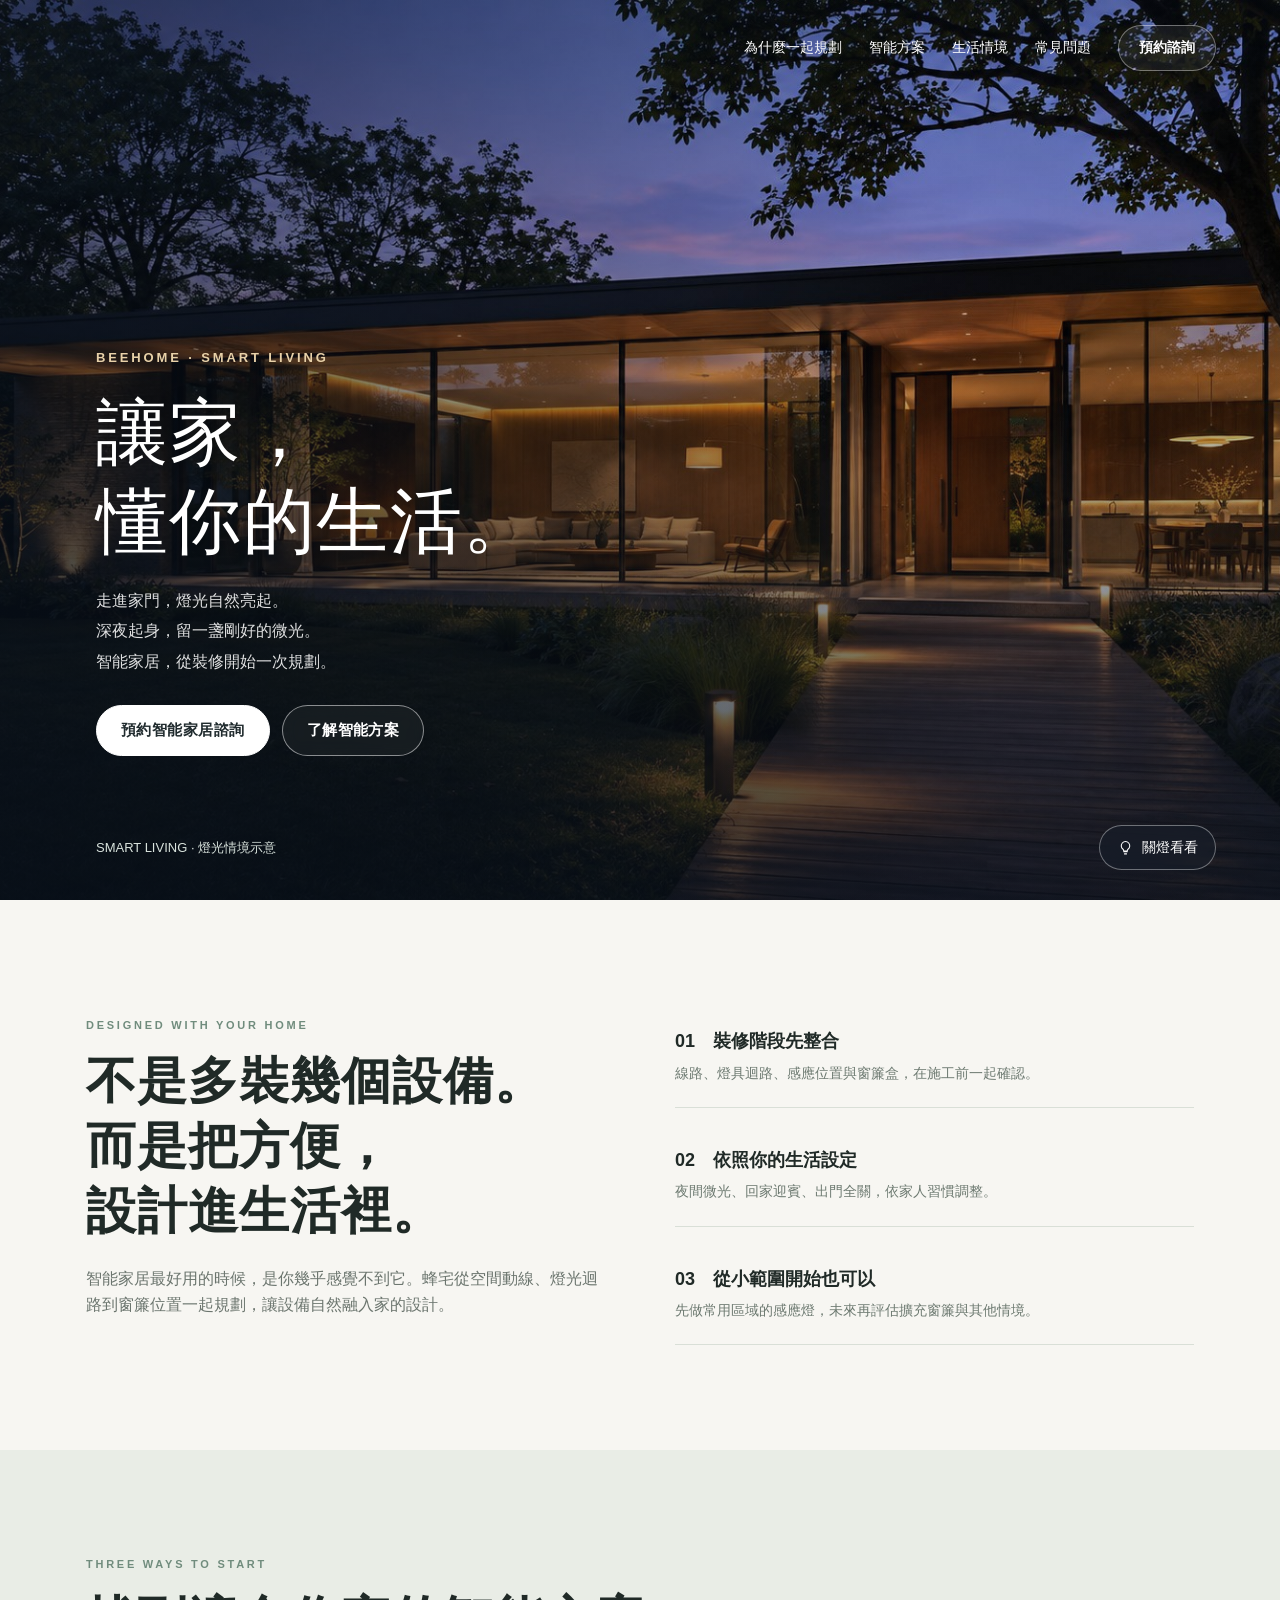
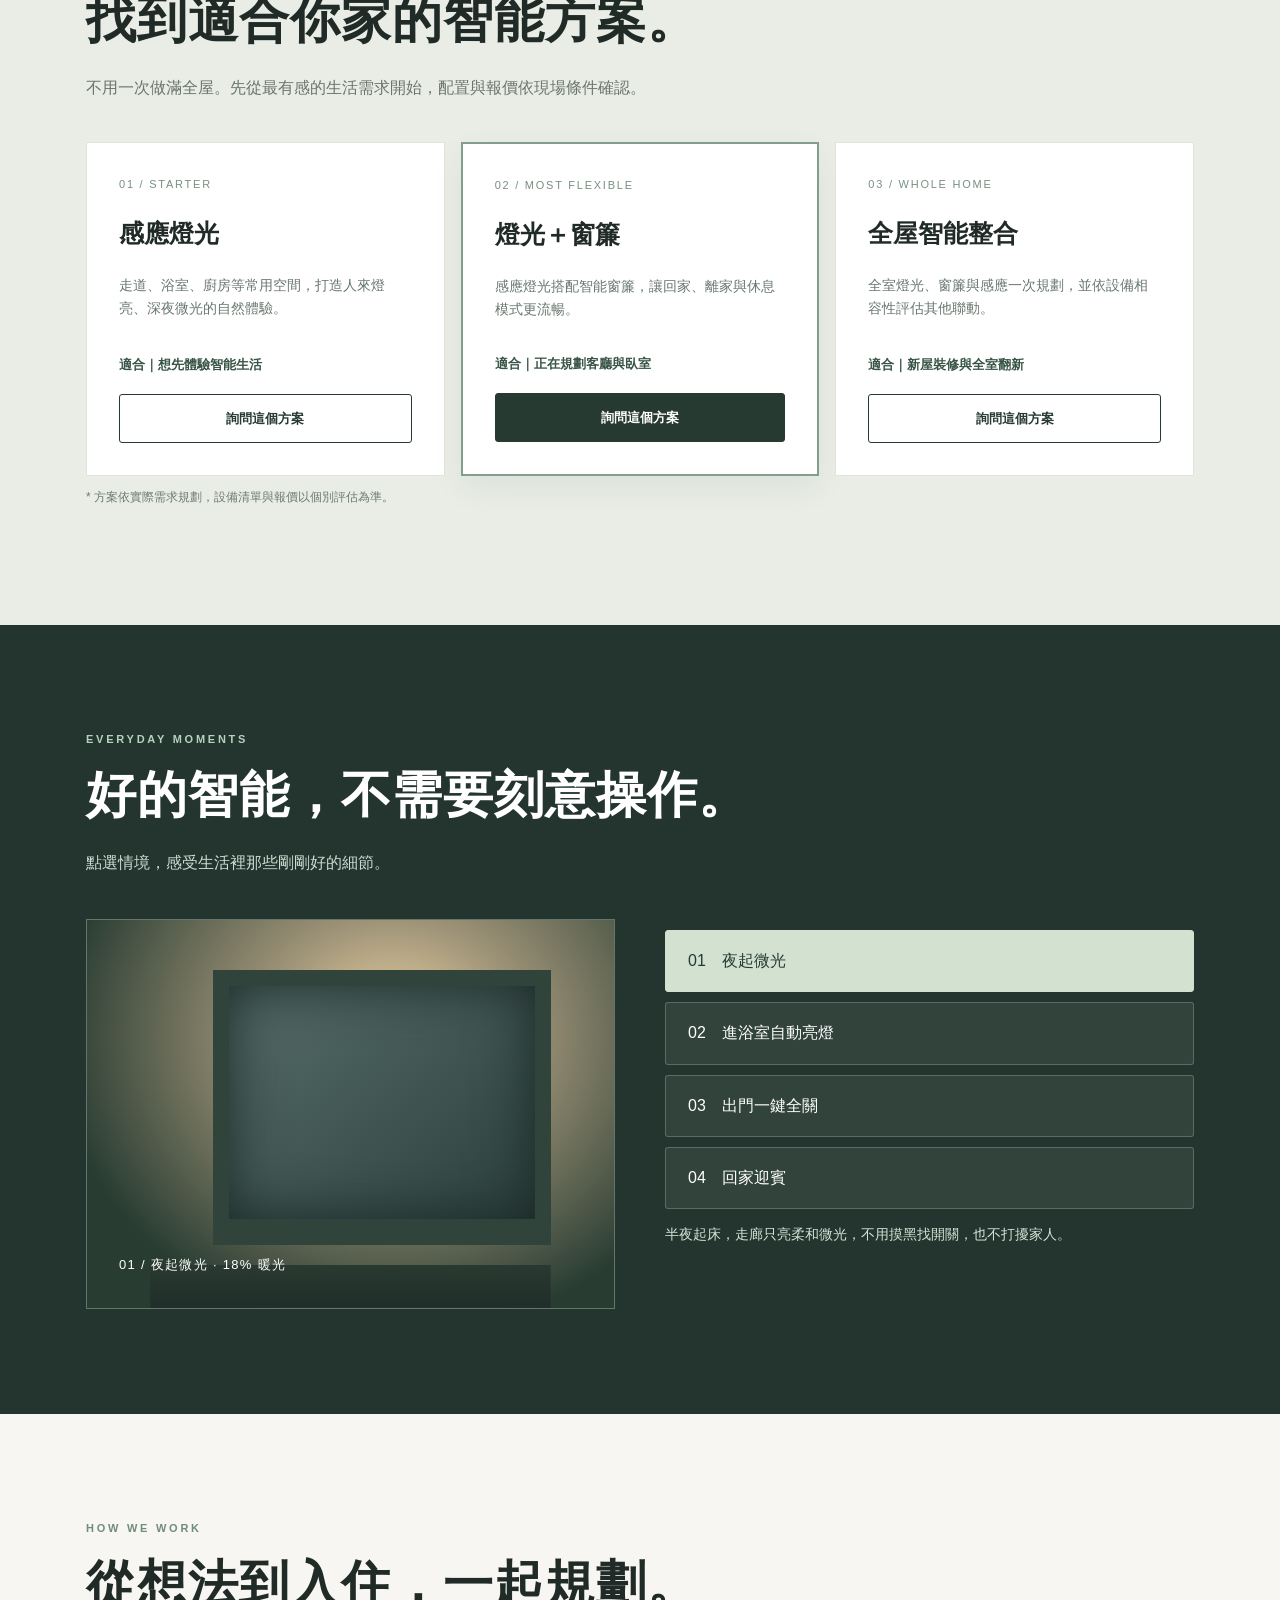
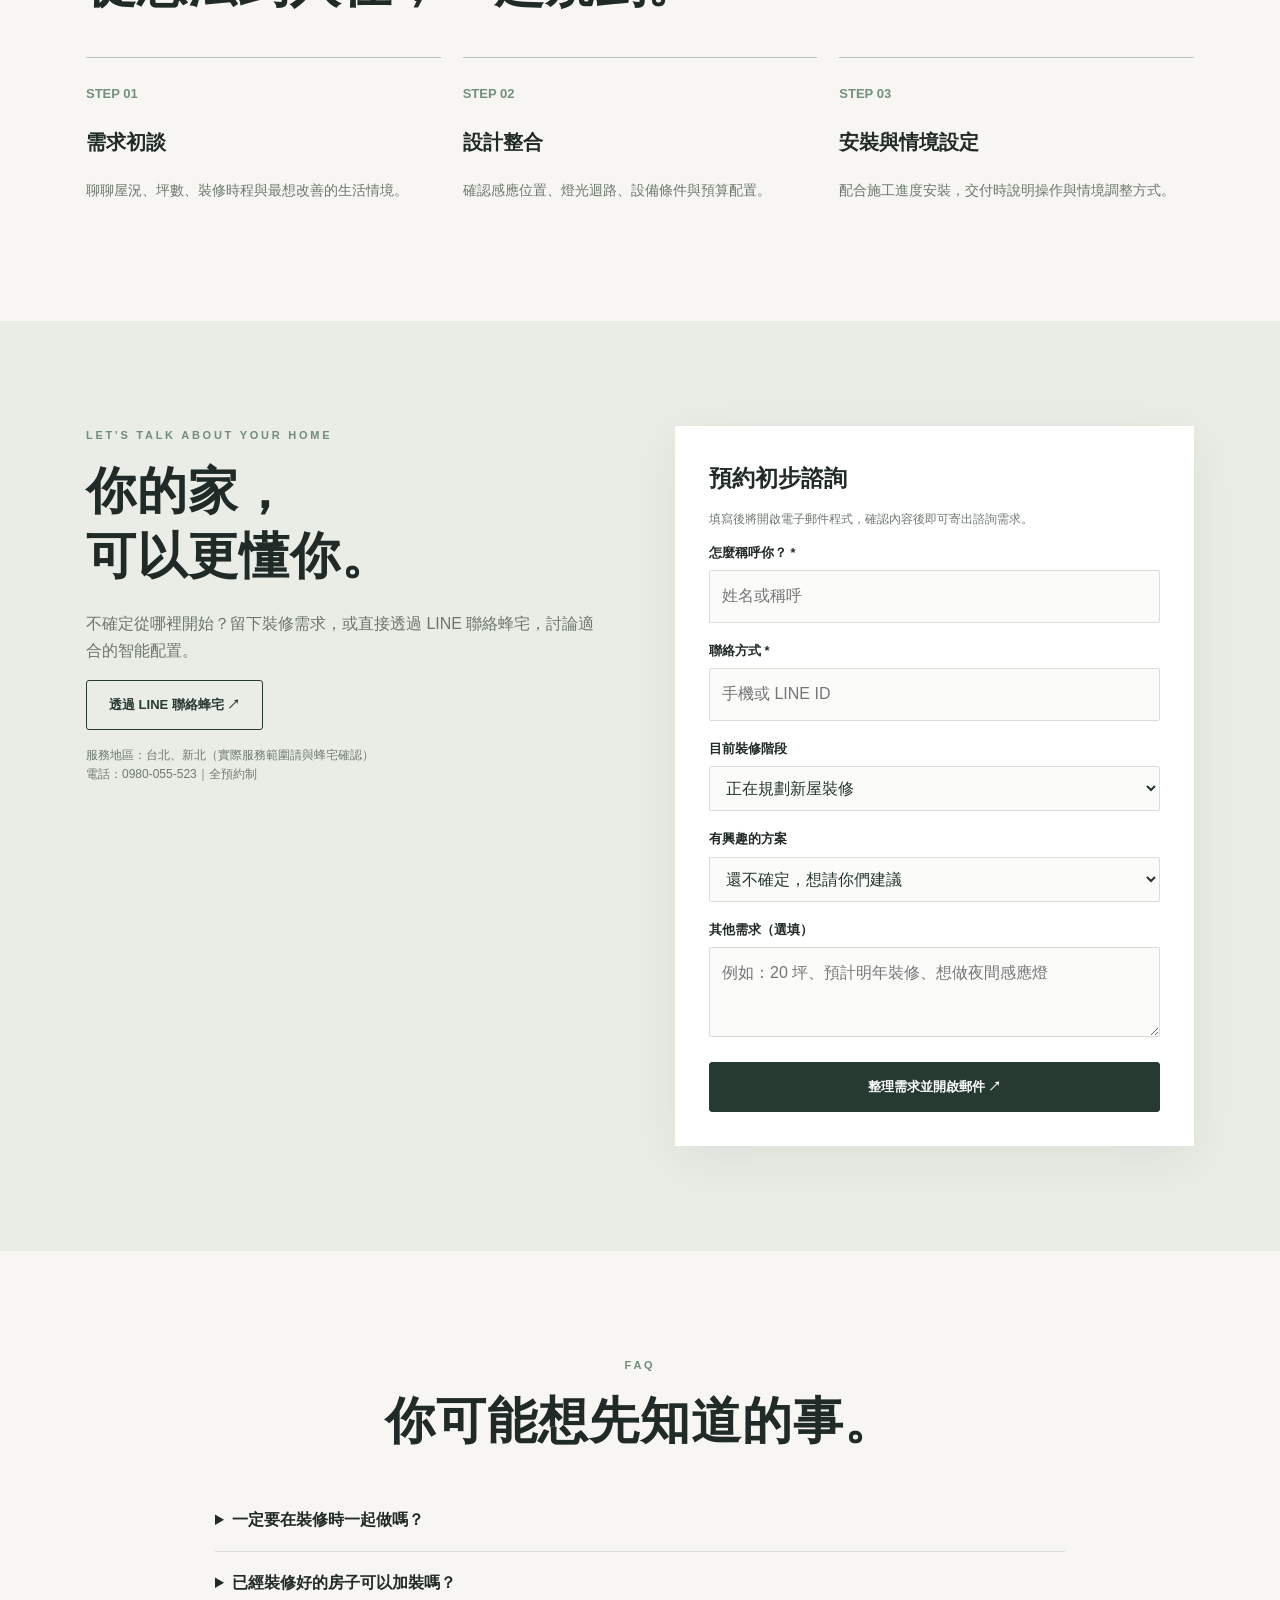
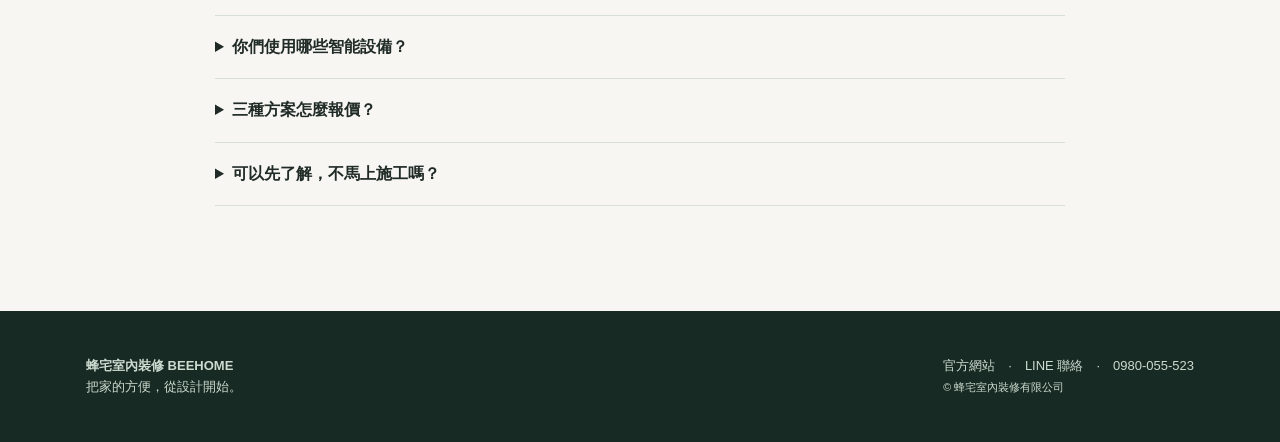
==== commit e01a44d4: "Give the smart-home landing page an automatic glass-house lighting hero" ====
--- a/smart-home-v2.html
+++ b/smart-home-v2.html
@@ -1,5 +1,30 @@
 <!doctype html><html lang="zh-Hant"><head><meta charset="utf-8"><meta name="viewport" content="width=device-width,initial-scale=1"><meta name="description" content="蜂宅室內裝修智能家居整合規劃：感應燈光、智能窗簾與全屋情境，從裝修開始打造懂你的家。"><title>智能家居整合規劃｜蜂宅室內裝修 BEEHOME</title><style>
 :root{--ink:#202a27;--cream:#f7f6f2;--sage:#b4c6b4;--gold:#d5b68c;--muted:#64716b}*{box-sizing:border-box}html{scroll-behavior:smooth}body{margin:0;background:var(--cream);color:var(--ink);font-family:Arial,'Noto Sans TC','Microsoft JhengHei',sans-serif;line-height:1.65}a{text-decoration:none;color:inherit}button,input,select,textarea{font:inherit}button{cursor:pointer}.wrap{max-width:1160px;margin:auto;padding:0 26px}.top{position:sticky;top:0;z-index:30;background:#f7f6f2ee;backdrop-filter:blur(14px);border-bottom:1px solid #e7e7e0}.nav{height:76px;display:flex;align-items:center;justify-content:space-between;gap:20px}.brand{font-weight:800;letter-spacing:.12em;font-size:21px}.brand small{display:block;font-size:9px;letter-spacing:.34em;color:#7b8980}.links{display:flex;gap:30px;align-items:center;font-size:13px}.btn{display:inline-flex;justify-content:center;align-items:center;border-radius:3px;padding:13px 22px;background:#263a32;color:#fff;border:1px solid #263a32;font-weight:600;font-size:13px;transition:.2s}.btn:hover{background:#385448}.btn.light{background:transparent;color:#fff;border-color:#ffffff99}.btn.outline{background:transparent;color:#263a32}.hero{position:relative;min-height:670px;height:min(760px,88vh);background:#1d2926;overflow:hidden;color:#fff;display:flex;align-items:center}.hero video,.hero .veil{position:absolute;inset:0;width:100%;height:100%;object-fit:cover}.hero .veil{background:linear-gradient(90deg,rgba(12,25,22,.84),rgba(12,25,22,.26) 70%),linear-gradient(0deg,#13221e75,transparent 55%)}.hero-content{position:relative;z-index:2;width:100%;pointer-events:none}.hero-content a,.hero-content button{pointer-events:auto}.eyebrow{font-size:11px;letter-spacing:.27em;font-weight:700;color:#a9c6b6}.hero h1{font-size:clamp(44px,6vw,86px);line-height:1.18;letter-spacing:.05em;margin:20px 0 24px;font-weight:650}.hero p{max-width:500px;font-size:17px;color:#e4e9e4;line-height:1.95}.hero-actions{display:flex;gap:12px;flex-wrap:wrap;margin-top:35px}.hero-bottom{position:absolute;bottom:28px;left:0;right:0;z-index:3;display:flex;justify-content:space-between;align-items:center;font-size:12px;color:#d9e3dd}.replay{background:#ffffff18;border:1px solid #ffffff60;color:#fff;padding:9px 15px;border-radius:25px}.hero-dot{position:absolute;z-index:1;width:210px;height:210px;border-radius:50%;pointer-events:none;opacity:0;transform:translate(-50%,-50%);background:radial-gradient(circle,#ffdfa45c 0%,#ffcf7c18 45%,transparent 70%);mix-blend-mode:screen;transition:opacity .2s}.hero:hover .hero-dot{opacity:1}.section{padding:105px 0}.section.dark{background:#23352e;color:#fff}.section.soft{background:#e9ede6}.kicker{font-size:11px;letter-spacing:.25em;color:#708c7d;font-weight:800}.dark .kicker{color:#b7d1bf}.section h2{font-size:clamp(30px,4vw,50px);line-height:1.3;letter-spacing:.02em;margin:15px 0 22px}.lead{font-size:16px;max-width:650px;color:#6b756e}.dark .lead{color:#cedbd2}.intro{display:grid;grid-template-columns:1fr 1fr;gap:70px;align-items:center}.features{display:grid;gap:16px}.feature{padding:22px 0;border-bottom:1px solid #d9dfd7}.feature strong{display:block;font-size:18px;margin-bottom:5px}.feature p{margin:0;color:#6d7a71;font-size:14px}.plans{display:grid;grid-template-columns:repeat(3,1fr);gap:16px;margin-top:40px}.plan{background:#fff;border:1px solid #e0e5dc;padding:32px;display:flex;flex-direction:column;min-height:315px}.plan.featured{border:2px solid #839e8a;box-shadow:0 12px 30px #263a3210}.plan .num{font-size:11px;letter-spacing:.16em;color:#789080}.plan h3{font-size:25px;margin:20px 0 6px}.plan p{font-size:14px;color:#68776e;flex:1}.plan .for{font-size:13px;color:#385446;font-weight:700;margin:18px 0}.plan .btn{width:100%}.scenes{display:grid;grid-template-columns:1fr 1fr;gap:50px;align-items:center;margin-top:42px}.scene-stage{height:390px;background:radial-gradient(ellipse at 60% 30%,#a7a08c 0%,#575e54 34%,#1b2c28 78%);border:1px solid #63766a;position:relative;overflow:hidden;display:flex;align-items:flex-end;padding:32px;transition:background .35s}.scene-stage:before{content:'';position:absolute;width:58%;height:60%;left:24%;top:13%;border:16px solid #30443b;border-bottom-width:26px;box-shadow:inset 0 0 55px #1b2828;background:linear-gradient(140deg,#566d69,#2c403d)}.scene-stage:after{content:'';position:absolute;left:12%;bottom:0;width:76%;height:22%;background:linear-gradient(#34433a,#202e29);clip-path:polygon(0 50%,100% 50%,100% 100%,0 100%)}.scene-stage.lit{background:radial-gradient(ellipse at 58% 30%,#f1d6a4 0%,#9a9075 32%,#283c32 78%)}.scene-stage .scene-caption{z-index:2;font-size:13px;letter-spacing:.1em;color:#fff}.scene-controls{display:grid;gap:10px}.scene-controls button{text-align:left;background:#ffffff12;color:#fff;border:1px solid #ffffff35;padding:17px 22px;border-radius:3px}.scene-controls button.active{background:#d3e1d1;color:#243b30;border-color:#d3e1d1}.scene-copy{min-height:60px;color:#d5e2d7;font-size:14px}.process{display:grid;grid-template-columns:repeat(3,1fr);gap:22px;margin-top:40px}.step{border-top:1px solid #b9c7bc;padding-top:22px}.step b{color:#71917d;font-size:13px}.step h3{font-size:20px}.step p{font-size:14px;color:#6b786e}.contact{display:grid;grid-template-columns:1fr 1fr;gap:70px}.contact-form{background:#fff;padding:34px;box-shadow:0 12px 50px #1e302612}.field{margin-bottom:17px}.field label{display:block;font-size:13px;font-weight:700;margin-bottom:7px}.field input,.field select,.field textarea{width:100%;border:1px solid #d9ded7;background:#fbfcfa;border-radius:2px;padding:12px;color:#23352e}.field textarea{min-height:90px;resize:vertical}.contact-form .btn{width:100%}.fine{font-size:12px;color:#6d796f}.faq{max-width:850px;margin:35px auto 0}.faq details{border-bottom:1px solid #d7dfd6;padding:18px 0}.faq summary{cursor:pointer;font-weight:700}.faq p{color:#65746a;font-size:14px}.footer{background:#172a23;color:#cddbd0;padding:44px 0;font-size:13px}.footer .wrap{display:flex;justify-content:space-between;gap:20px;flex-wrap:wrap}.mobile-cta{display:none}.notice{font-size:12px;color:#7d897f;padding:8px 0}.skip{position:absolute;left:-9999px}.skip:focus{left:10px;top:10px;z-index:99;background:#fff;padding:10px}@media(max-width:800px){.nav{height:64px}.links a:not(.btn){display:none}.links .btn{padding:10px 12px}.hero{min-height:610px;height:78svh}.hero .veil{background:linear-gradient(0deg,#13221eee,#13221e50 90%)}.hero-content{align-self:flex-end;padding-bottom:115px}.hero h1{font-size:48px}.hero p{font-size:15px}.hero-bottom{bottom:17px}.section{padding:70px 0}.intro,.contact,.scenes{grid-template-columns:1fr;gap:30px}.plans,.process{grid-template-columns:1fr}.plan{min-height:auto}.scene-stage{height:270px}.mobile-cta{display:flex;position:fixed;z-index:50;bottom:0;left:0;right:0;background:#f7f6f2f5;padding:10px 16px max(10px,env(safe-area-inset-bottom));box-shadow:0 -4px 20px #0002;gap:10px}.mobile-cta .btn{flex:1}.footer{padding-bottom:110px}.wrap{padding:0 20px}}@media(prefers-reduced-motion:reduce){html{scroll-behavior:auto}*{transition:none!important}}
-</style></head><body><a class="skip" href="#main">跳至主要內容</a><header class="top"><div class="wrap nav"><a class="brand" href="https://www.beehome.live/">蜂宅 <small>BEEHOME INTERIOR</small></a><nav class="links" aria-label="主要導覽"><a href="#why">為什麼一起規劃</a><a href="#plans">智能方案</a><a href="#scenes">生活情境</a><a href="#faq">常見問題</a><a class="btn" href="#contact">預約諮詢</a></nav></div></header><main id="main"><section class="hero" id="top"><video id="heroVideo" autoplay muted playsinline preload="metadata" poster="" aria-label="智能家居燈光隨天色變化的情境影片"><source src="https://glenn6666.github.io/beehome-hero/assets/smart-home-hero.mp4" type="video/mp4"></video><div class="veil"></div><div class="hero-dot" id="heroDot"></div><div class="wrap hero-content"><div class="eyebrow">BEEHOME · SMART LIVING</div><h1>讓家，<br>懂你的生活。</h1><p>走進家門，燈光自然亮起。<br>深夜起身，留一盞剛好的微光。<br>智能家居，從裝修開始一次規劃。</p><div class="hero-actions"><a href="#contact" class="btn">預約智能家居諮詢 ↗</a><a href="#plans" class="btn light">了解智能方案</a></div></div><div class="wrap hero-bottom"><span>台北・新北｜新屋裝修・舊屋翻新</span><button id="replay" class="replay" type="button">↻ 重播影片</button></div></section><section class="section" id="why"><div class="wrap intro"><div><div class="kicker">DESIGNED WITH YOUR HOME</div><h2>不是多裝幾個設備。<br>而是把方便，<br>設計進生活裡。</h2><p class="lead">智能家居最好用的時候，是你幾乎感覺不到它。蜂宅從空間動線、燈光迴路到窗簾位置一起規劃，讓設備自然融入家的設計。</p></div><div class="features"><div class="feature"><strong>01　裝修階段先整合</strong><p>線路、燈具迴路、感應位置與窗簾盒，在施工前一起確認。</p></div><div class="feature"><strong>02　依照你的生活設定</strong><p>夜間微光、回家迎賓、出門全關，依家人習慣調整。</p></div><div class="feature"><strong>03　從小範圍開始也可以</strong><p>先做常用區域的感應燈，未來再評估擴充窗簾與其他情境。</p></div></div></div></section><section class="section soft" id="plans"><div class="wrap"><div class="kicker">THREE WAYS TO START</div><h2>找到適合你家的智能方案。</h2><p class="lead">不用一次做滿全屋。先從最有感的生活需求開始，配置與報價依現場條件確認。</p><div class="plans"><article class="plan"><span class="num">01 / STARTER</span><h3>感應燈光</h3><p>走道、浴室、廚房等常用空間，打造人來燈亮、深夜微光的自然體驗。</p><div class="for">適合｜想先體驗智能生活</div><a class="btn outline" href="#contact" data-plan="感應燈光">詢問這個方案</a></article><article class="plan featured"><span class="num">02 / MOST FLEXIBLE</span><h3>燈光＋窗簾</h3><p>感應燈光搭配智能窗簾，讓回家、離家與休息模式更流暢。</p><div class="for">適合｜正在規劃客廳與臥室</div><a class="btn" href="#contact" data-plan="燈光＋窗簾">詢問這個方案</a></article><article class="plan"><span class="num">03 / WHOLE HOME</span><h3>全屋智能整合</h3><p>全室燈光、窗簾與感應一次規劃，並依設備相容性評估其他聯動。</p><div class="for">適合｜新屋裝修與全室翻新</div><a class="btn outline" href="#contact" data-plan="全屋智能整合">詢問這個方案</a></article></div><p class="fine">* 方案依實際需求規劃，設備清單與報價以個別評估為準。</p></div></section><section class="section dark" id="scenes"><div class="wrap"><div class="kicker">EVERYDAY MOMENTS</div><h2>好的智能，不需要刻意操作。</h2><p class="lead">點選情境，感受生活裡那些剛剛好的細節。</p><div class="scenes"><div class="scene-stage lit" id="sceneStage"><div class="scene-caption" id="sceneCaption">01 / 夜起微光 · 18% 暖光</div></div><div><div class="scene-controls"><button type="button" class="active" data-scene="0">01　夜起微光</button><button type="button" data-scene="1">02　進浴室自動亮燈</button><button type="button" data-scene="2">03　出門一鍵全關</button><button type="button" data-scene="3">04　回家迎賓</button></div><p class="scene-copy" id="sceneCopy">半夜起床，走廊只亮柔和微光，不用摸黑找開關，也不打擾家人。</p></div></div></div></section><section class="section"><div class="wrap"><div class="kicker">HOW WE WORK</div><h2>從想法到入住，一起規劃。</h2><div class="process"><div class="step"><b>STEP 01</b><h3>需求初談</h3><p>聊聊屋況、坪數、裝修時程與最想改善的生活情境。</p></div><div class="step"><b>STEP 02</b><h3>設計整合</h3><p>確認感應位置、燈光迴路、設備條件與預算配置。</p></div><div class="step"><b>STEP 03</b><h3>安裝與情境設定</h3><p>配合施工進度安裝，交付時說明操作與情境調整方式。</p></div></div></div></section><section class="section soft" id="contact"><div class="wrap contact"><div><div class="kicker">LET'S TALK ABOUT YOUR HOME</div><h2>你的家，<br>可以更懂你。</h2><p class="lead">不確定從哪裡開始？留下裝修需求，或直接透過 LINE 聯絡蜂宅，討論適合的智能配置。</p><p><a class="btn outline" href="https://line.me/R/ti/p/@809zyiav" target="_blank" rel="noopener noreferrer">透過 LINE 聯絡蜂宅 ↗</a></p><p class="fine">服務地區：台北、新北（實際服務範圍請與蜂宅確認）<br>電話：<a href="tel:0980055523">0980-055-523</a>｜全預約制</p></div><form class="contact-form" id="leadForm"><h3 style="margin:0 0 8px;font-size:23px">預約初步諮詢</h3><p class="fine">填寫後將開啟電子郵件程式，確認內容後即可寄出諮詢需求。</p><div class="field"><label for="name">怎麼稱呼你？ *</label><input id="name" name="name" autocomplete="name" required placeholder="姓名或稱呼"></div><div class="field"><label for="contactMethod">聯絡方式 *</label><input id="contactMethod" name="contactMethod" required placeholder="手機或 LINE ID"></div><div class="field"><label for="status">目前裝修階段</label><select id="status" name="status"><option>正在規劃新屋裝修</option><option>準備舊屋翻新</option><option>已入住，想加裝智能設備</option><option>先了解方案</option></select></div><div class="field"><label for="plan">有興趣的方案</label><select id="plan" name="plan"><option>還不確定，想請你們建議</option><option>感應燈光</option><option>燈光＋窗簾</option><option>全屋智能整合</option></select></div><div class="field"><label for="message">其他需求（選填）</label><textarea id="message" name="message" placeholder="例如：20 坪、預計明年裝修、想做夜間感應燈"></textarea></div><button type="submit" class="btn">整理需求並開啟郵件 ↗</button></form></div></section><section class="section" id="faq"><div class="wrap"><div class="kicker" style="text-align:center">FAQ</div><h2 style="text-align:center">你可能想先知道的事。</h2><div class="faq"><details><summary>一定要在裝修時一起做嗎？</summary><p>不一定，但需要配線、燈光分路或電動窗簾的項目，在施工前規劃通常更容易整合。</p></details><details><summary>已經裝修好的房子可以加裝嗎？</summary><p>可以先評估部分無線設備或既有線路可行性，實際依現場條件決定。</p></details><details><summary>你們使用哪些智能設備？</summary><p>原方案提及 Aqara FP2 存在感應器；型號、數量、相容性與最終配置以實際規劃為準。</p></details><details><summary>三種方案怎麼報價？</summary><p>依坪數、房間數、設備配置與現場施工條件提供個別報價，這裡不放未經確認的起始價格。</p></details><details><summary>可以先了解，不馬上施工嗎？</summary><p>可以先透過 LINE 或電話詢問，並確認適合的諮詢方式與時間。</p></details></div></div></section></main><footer class="footer"><div class="wrap"><div><strong>蜂宅室內裝修 BEEHOME</strong><br>把家的方便，從設計開始。</div><div><a href="https://www.beehome.live/">官方網站</a>　·　<a href="https://line.me/R/ti/p/@809zyiav">LINE 聯絡</a>　·　<a href="tel:0980055523">0980-055-523</a><br><small>© 蜂宅室內裝修有限公司</small></div></div></footer><div class="mobile-cta"><a href="https://line.me/R/ti/p/@809zyiav" class="btn outline" target="_blank" rel="noopener noreferrer">LINE 詢問</a><a href="#contact" class="btn">預約諮詢</a></div><script>
-(function(){const video=document.getElementById('heroVideo');const replay=document.getElementById('replay');video.addEventListener('ended',()=>video.pause());replay.addEventListener('click',()=>{video.currentTime=0;video.play().catch(()=>{});});const hero=document.querySelector('.hero'),dot=document.getElementById('heroDot');hero.addEventListener('pointermove',e=>{if(e.pointerType==='mouse'){const r=hero.getBoundingClientRect();dot.style.left=(e.clientX-r.left)+'px';dot.style.top=(e.clientY-r.top)+'px';}});const descriptions=['半夜起床，走廊只亮柔和微光，不用摸黑找開關，也不打擾家人。','走進浴室自動亮燈；存在感應讓短暫靜止時也能維持照明。','出門前一鍵關閉指定燈光與窗簾，不必逐個房間檢查。','回家時，玄關燈光與預設情境迎接你。'];const titles=['夜起微光 · 18% 暖光','進浴室 · 自動亮燈','出門模式 · 燈光關閉','回家迎賓 · 柔和暖光'];document.querySelectorAll('[data-scene]').forEach(btn=>btn.addEventListener('click',()=>{const i=+btn.dataset.scene;document.querySelectorAll('[data-scene]').forEach(b=>b.classList.toggle('active',b===btn));document.getElementById('sceneStage').classList.toggle('lit',i!==2);document.getElementById('sceneCaption').textContent='0'+(i+1)+' / '+titles[i];document.getElementById('sceneCopy').textContent=descriptions[i];}));document.querySelectorAll('[data-plan]').forEach(a=>a.addEventListener('click',()=>document.getElementById('plan').value=a.dataset.plan));document.getElementById('leadForm').addEventListener('submit',e=>{e.preventDefault();const f=e.currentTarget;if(!f.reportValidity())return;const val=id=>document.getElementById(id).value;const body='稱呼：'+val('name')+'\n聯絡方式：'+val('contactMethod')+'\n裝修階段：'+val('status')+'\n方案：'+val('plan')+'\n其他需求：'+val('message');window.location.href='mailto:iamglenn0630@gmail.com?subject='+encodeURIComponent('蜂宅智能家居諮詢｜'+val('name'))+'&body='+encodeURIComponent(body);});})();
+
+/* Cinematic lighting hero; the existing smart-home sections remain below. */
+.top{position:absolute;inset:0 0 auto;background:transparent;border:0;backdrop-filter:none;color:#fff}
+.top .nav{height:96px;justify-content:flex-end;max-width:none;padding:0 5%}.top .links{gap:27px;font-size:14px}
+.top .links .btn{border-radius:999px;background:#ffffff12;border-color:#ffffff60;font-size:14px;padding:10px 20px}
+.top .links .btn:hover{background:#ffffff25}
+.hero{height:100svh;min-height:640px;max-height:1100px;display:block;background:#101923;isolation:isolate}
+.lighting-image{position:absolute;inset:0;width:100%;height:100%;object-fit:cover;object-position:center 52%;display:block}
+.lighting-off{z-index:0}.lighting-on{z-index:1;opacity:0;transition:opacity 4s cubic-bezier(.2,.6,.3,1)}
+.hero.is-lit .lighting-on{opacity:1}
+.hero .veil{z-index:2;background:linear-gradient(90deg,#08101b99,#08101b16 72%),linear-gradient(0deg,#070e18bb,transparent 75%,#09152540);pointer-events:none}
+.hero-content{position:absolute;left:7.5%;bottom:16%;padding:0;margin:0;width:auto;max-width:700px;z-index:3}
+.hero .eyebrow{font-size:13px;letter-spacing:.22em;color:#e8d1a9}
+.hero h1{font-size:clamp(46px,5.6vw,80px);font-weight:500;line-height:1.24;letter-spacing:.02em;margin:20px 0 20px;text-shadow:0 2px 22px #0003}
+.hero p{font-size:16px;line-height:1.9;color:#ffffffde;max-width:430px}
+.hero-actions{margin-top:28px;gap:12px}.hero .btn{min-height:48px;border-radius:999px;font-size:15px;letter-spacing:.03em;padding:12px 24px;background:#fff;border-color:#fff;color:#202b2e}
+.hero .btn.light{background:#ffffff0c;border-color:#ffffff80;color:#fff;backdrop-filter:blur(8px)}
+.hero .btn:hover{background:#e8d5b9;border-color:#e8d5b9}.hero .btn.light:hover{background:#ffffff20;border-color:#ffffff}
+.hero-bottom{left:7.5%;right:5%;bottom:30px;max-width:none;width:auto;margin:0;padding:0;gap:16px;font-size:13px;z-index:4}
+.light-toggle{display:inline-flex;align-items:center;gap:8px;min-height:44px;padding:10px 17px;background:#15223055;border:1px solid #ffffff60;border-radius:999px;color:#fff;font-size:14px;backdrop-filter:blur(10px)}
+.light-toggle svg{width:17px;height:17px}.light-toggle:hover{background:#ffffff20}.light-toggle:disabled{opacity:.5;cursor:wait}.light-toggle[hidden]{display:none}
+.hero a:focus-visible,.light-toggle:focus-visible{outline:3px solid #e8d1a9;outline-offset:5px}
+@media(max-width:800px){.top .nav{height:82px;padding:0 24px}.top .links .btn{padding:9px 15px}.hero{height:100svh;min-height:630px;max-height:1100px}.hero-content{left:24px;right:24px;bottom:132px;width:auto;max-width:none;padding:0}.hero h1{font-size:clamp(40px,9vw,58px);margin-top:16px}.hero p{font-size:15px;line-height:1.85}.hero .eyebrow{font-size:12px;letter-spacing:.16em}.lighting-image{object-position:61% center}.hero .veil{background:linear-gradient(0deg,#070f1be8,#0a142233 85%,#0a142255)}.hero-bottom{left:24px;right:24px;bottom:28px;font-size:12px}.hero-visible .mobile-cta{display:none}}
+@media(max-width:380px){.hero-content{left:20px;right:20px}.hero .btn{font-size:14px;padding:11px 18px}.hero-bottom{left:20px;right:20px;gap:10px}.light-toggle{padding:10px 12px}}
+@media(prefers-reduced-motion:reduce){.lighting-on{transition:none}}
+</style><script src="assets/smart-lighting.js" defer></script></head><body><a class="skip" href="#main">跳至主要內容</a><header class="top"><div class="wrap nav"><nav class="links" aria-label="主要導覽"><a href="#why">為什麼一起規劃</a><a href="#plans">智能方案</a><a href="#scenes">生活情境</a><a href="#faq">常見問題</a><a class="btn" href="#contact">預約諮詢</a></nav></div></header><main id="main"><section class="hero" id="top"><img class="lighting-image lighting-off" src="assets/smart-glass-house-off.jpg" alt="" aria-hidden="true" fetchpriority="high"><img class="lighting-image lighting-on" id="lightingOn" src="assets/smart-glass-house-on.jpg" alt="" aria-hidden="true"><div class="veil"></div><div class="wrap hero-content"><div class="eyebrow">BEEHOME · SMART LIVING</div><h1>讓家，<br>懂你的生活。</h1><p>走進家門，燈光自然亮起。<br>深夜起身，留一盞剛好的微光。<br>智能家居，從裝修開始一次規劃。</p><div class="hero-actions"><a href="#contact" class="btn">預約智能家居諮詢</a><a href="#plans" class="btn light">了解智能方案</a></div></div><div class="wrap hero-bottom"><span>SMART LIVING · 燈光情境示意</span><button id="lightToggle" class="light-toggle" type="button" aria-pressed="false" disabled><svg viewBox="0 0 24 24" fill="none" stroke="currentColor" stroke-width="1.5" aria-hidden="true"><path d="M9 18h6m-5 3h4M8.5 14.5a6 6 0 1 1 7 0c-1 .7-1 1.5-1 2.5h-5c0-1 0-1.8-1-2.5Z"/></svg><span id="lightToggleText">開燈看看</span></button></div></section><section class="section" id="why"><div class="wrap intro"><div><div class="kicker">DESIGNED WITH YOUR HOME</div><h2>不是多裝幾個設備。<br>而是把方便，<br>設計進生活裡。</h2><p class="lead">智能家居最好用的時候，是你幾乎感覺不到它。蜂宅從空間動線、燈光迴路到窗簾位置一起規劃，讓設備自然融入家的設計。</p></div><div class="features"><div class="feature"><strong>01　裝修階段先整合</strong><p>線路、燈具迴路、感應位置與窗簾盒，在施工前一起確認。</p></div><div class="feature"><strong>02　依照你的生活設定</strong><p>夜間微光、回家迎賓、出門全關，依家人習慣調整。</p></div><div class="feature"><strong>03　從小範圍開始也可以</strong><p>先做常用區域的感應燈，未來再評估擴充窗簾與其他情境。</p></div></div></div></section><section class="section soft" id="plans"><div class="wrap"><div class="kicker">THREE WAYS TO START</div><h2>找到適合你家的智能方案。</h2><p class="lead">不用一次做滿全屋。先從最有感的生活需求開始，配置與報價依現場條件確認。</p><div class="plans"><article class="plan"><span class="num">01 / STARTER</span><h3>感應燈光</h3><p>走道、浴室、廚房等常用空間，打造人來燈亮、深夜微光的自然體驗。</p><div class="for">適合｜想先體驗智能生活</div><a class="btn outline" href="#contact" data-plan="感應燈光">詢問這個方案</a></article><article class="plan featured"><span class="num">02 / MOST FLEXIBLE</span><h3>燈光＋窗簾</h3><p>感應燈光搭配智能窗簾，讓回家、離家與休息模式更流暢。</p><div class="for">適合｜正在規劃客廳與臥室</div><a class="btn" href="#contact" data-plan="燈光＋窗簾">詢問這個方案</a></article><article class="plan"><span class="num">03 / WHOLE HOME</span><h3>全屋智能整合</h3><p>全室燈光、窗簾與感應一次規劃，並依設備相容性評估其他聯動。</p><div class="for">適合｜新屋裝修與全室翻新</div><a class="btn outline" href="#contact" data-plan="全屋智能整合">詢問這個方案</a></article></div><p class="fine">* 方案依實際需求規劃，設備清單與報價以個別評估為準。</p></div></section><section class="section dark" id="scenes"><div class="wrap"><div class="kicker">EVERYDAY MOMENTS</div><h2>好的智能，不需要刻意操作。</h2><p class="lead">點選情境，感受生活裡那些剛剛好的細節。</p><div class="scenes"><div class="scene-stage lit" id="sceneStage"><div class="scene-caption" id="sceneCaption">01 / 夜起微光 · 18% 暖光</div></div><div><div class="scene-controls"><button type="button" class="active" data-scene="0">01　夜起微光</button><button type="button" data-scene="1">02　進浴室自動亮燈</button><button type="button" data-scene="2">03　出門一鍵全關</button><button type="button" data-scene="3">04　回家迎賓</button></div><p class="scene-copy" id="sceneCopy">半夜起床，走廊只亮柔和微光，不用摸黑找開關，也不打擾家人。</p></div></div></div></section><section class="section"><div class="wrap"><div class="kicker">HOW WE WORK</div><h2>從想法到入住，一起規劃。</h2><div class="process"><div class="step"><b>STEP 01</b><h3>需求初談</h3><p>聊聊屋況、坪數、裝修時程與最想改善的生活情境。</p></div><div class="step"><b>STEP 02</b><h3>設計整合</h3><p>確認感應位置、燈光迴路、設備條件與預算配置。</p></div><div class="step"><b>STEP 03</b><h3>安裝與情境設定</h3><p>配合施工進度安裝，交付時說明操作與情境調整方式。</p></div></div></div></section><section class="section soft" id="contact"><div class="wrap contact"><div><div class="kicker">LET'S TALK ABOUT YOUR HOME</div><h2>你的家，<br>可以更懂你。</h2><p class="lead">不確定從哪裡開始？留下裝修需求，或直接透過 LINE 聯絡蜂宅，討論適合的智能配置。</p><p><a class="btn outline" href="https://line.me/R/ti/p/@809zyiav" target="_blank" rel="noopener noreferrer">透過 LINE 聯絡蜂宅 ↗</a></p><p class="fine">服務地區：台北、新北（實際服務範圍請與蜂宅確認）<br>電話：<a href="tel:0980055523">0980-055-523</a>｜全預約制</p></div><form class="contact-form" id="leadForm"><h3 style="margin:0 0 8px;font-size:23px">預約初步諮詢</h3><p class="fine">填寫後將開啟電子郵件程式，確認內容後即可寄出諮詢需求。</p><div class="field"><label for="name">怎麼稱呼你？ *</label><input id="name" name="name" autocomplete="name" required placeholder="姓名或稱呼"></div><div class="field"><label for="contactMethod">聯絡方式 *</label><input id="contactMethod" name="contactMethod" required placeholder="手機或 LINE ID"></div><div class="field"><label for="status">目前裝修階段</label><select id="status" name="status"><option>正在規劃新屋裝修</option><option>準備舊屋翻新</option><option>已入住，想加裝智能設備</option><option>先了解方案</option></select></div><div class="field"><label for="plan">有興趣的方案</label><select id="plan" name="plan"><option>還不確定，想請你們建議</option><option>感應燈光</option><option>燈光＋窗簾</option><option>全屋智能整合</option></select></div><div class="field"><label for="message">其他需求（選填）</label><textarea id="message" name="message" placeholder="例如：20 坪、預計明年裝修、想做夜間感應燈"></textarea></div><button type="submit" class="btn">整理需求並開啟郵件 ↗</button></form></div></section><section class="section" id="faq"><div class="wrap"><div class="kicker" style="text-align:center">FAQ</div><h2 style="text-align:center">你可能想先知道的事。</h2><div class="faq"><details><summary>一定要在裝修時一起做嗎？</summary><p>不一定，但需要配線、燈光分路或電動窗簾的項目，在施工前規劃通常更容易整合。</p></details><details><summary>已經裝修好的房子可以加裝嗎？</summary><p>可以先評估部分無線設備或既有線路可行性，實際依現場條件決定。</p></details><details><summary>你們使用哪些智能設備？</summary><p>原方案提及 Aqara FP2 存在感應器；型號、數量、相容性與最終配置以實際規劃為準。</p></details><details><summary>三種方案怎麼報價？</summary><p>依坪數、房間數、設備配置與現場施工條件提供個別報價，這裡不放未經確認的起始價格。</p></details><details><summary>可以先了解，不馬上施工嗎？</summary><p>可以先透過 LINE 或電話詢問，並確認適合的諮詢方式與時間。</p></details></div></div></section></main><footer class="footer"><div class="wrap"><div><strong>蜂宅室內裝修 BEEHOME</strong><br>把家的方便，從設計開始。</div><div><a href="https://www.beehome.live/">官方網站</a>　·　<a href="https://line.me/R/ti/p/@809zyiav">LINE 聯絡</a>　·　<a href="tel:0980055523">0980-055-523</a><br><small>© 蜂宅室內裝修有限公司</small></div></div></footer><div class="mobile-cta"><a href="https://line.me/R/ti/p/@809zyiav" class="btn outline" target="_blank" rel="noopener noreferrer">LINE 詢問</a><a href="#contact" class="btn">預約諮詢</a></div><script>
+(function(){const descriptions=['半夜起床，走廊只亮柔和微光，不用摸黑找開關，也不打擾家人。','走進浴室自動亮燈；存在感應讓短暫靜止時也能維持照明。','出門前一鍵關閉指定燈光與窗簾，不必逐個房間檢查。','回家時，玄關燈光與預設情境迎接你。'];const titles=['夜起微光 · 18% 暖光','進浴室 · 自動亮燈','出門模式 · 燈光關閉','回家迎賓 · 柔和暖光'];document.querySelectorAll('[data-scene]').forEach(btn=>btn.addEventListener('click',()=>{const i=+btn.dataset.scene;document.querySelectorAll('[data-scene]').forEach(b=>b.classList.toggle('active',b===btn));document.getElementById('sceneStage').classList.toggle('lit',i!==2);document.getElementById('sceneCaption').textContent='0'+(i+1)+' / '+titles[i];document.getElementById('sceneCopy').textContent=descriptions[i];}));document.querySelectorAll('[data-plan]').forEach(a=>a.addEventListener('click',()=>document.getElementById('plan').value=a.dataset.plan));document.getElementById('leadForm').addEventListener('submit',e=>{e.preventDefault();const f=e.currentTarget;if(!f.reportValidity())return;const val=id=>document.getElementById(id).value;const body='稱呼：'+val('name')+'\n聯絡方式：'+val('contactMethod')+'\n裝修階段：'+val('status')+'\n方案：'+val('plan')+'\n其他需求：'+val('message');window.location.href='mailto:iamglenn0630@gmail.com?subject='+encodeURIComponent('蜂宅智能家居諮詢｜'+val('name'))+'&body='+encodeURIComponent(body);});})();
 </script></body></html>
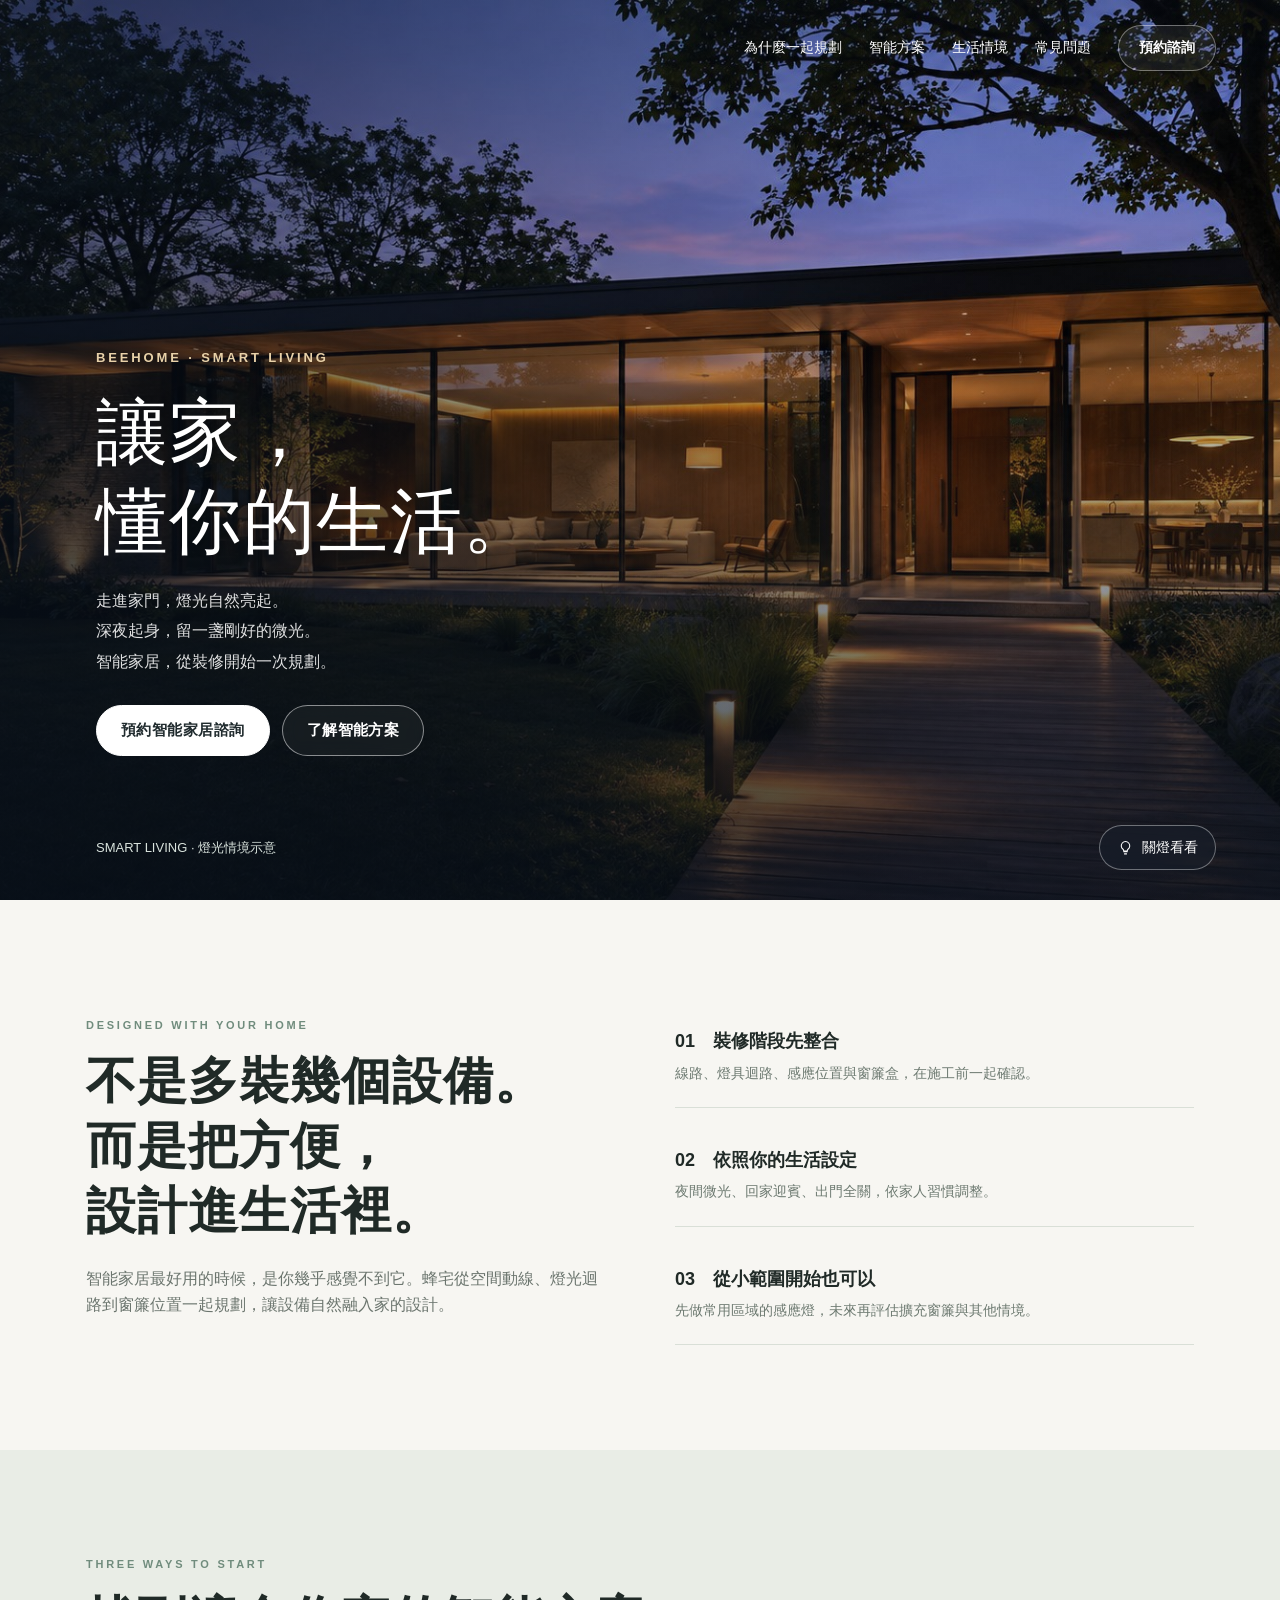
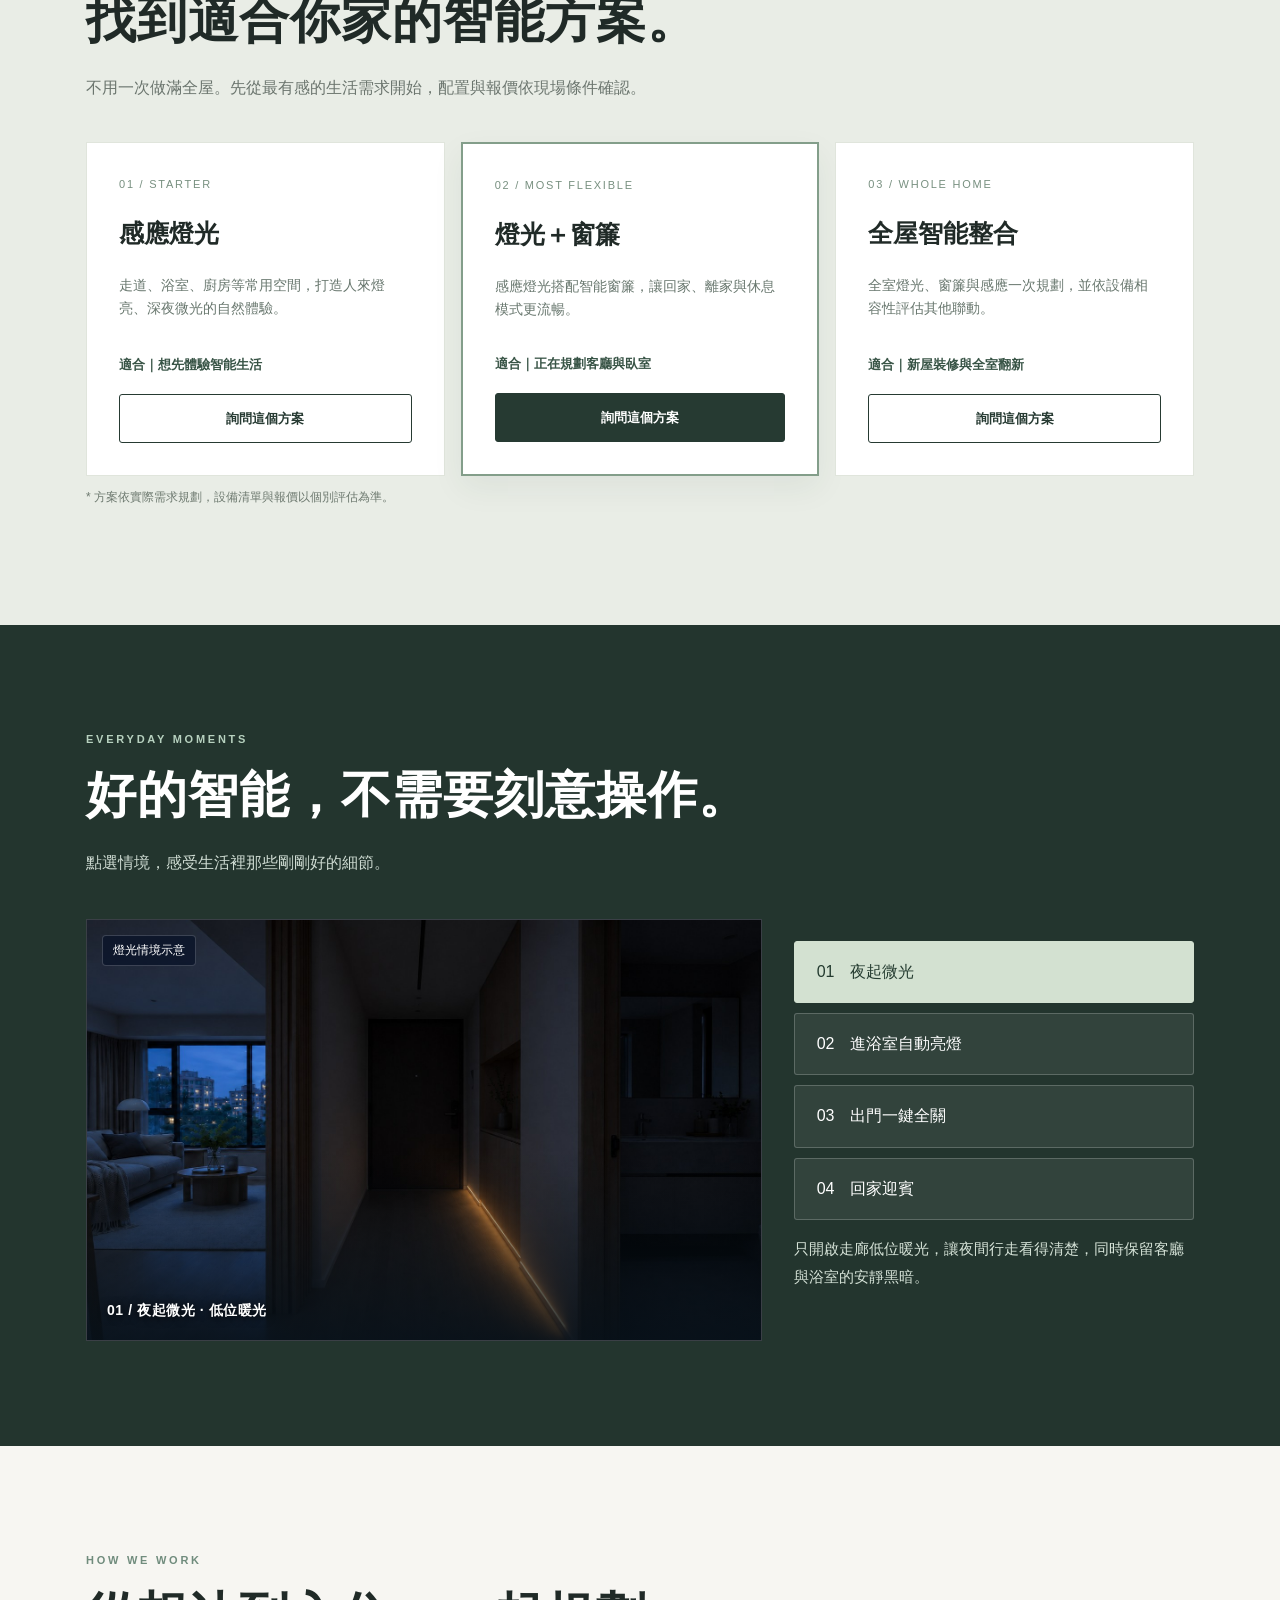
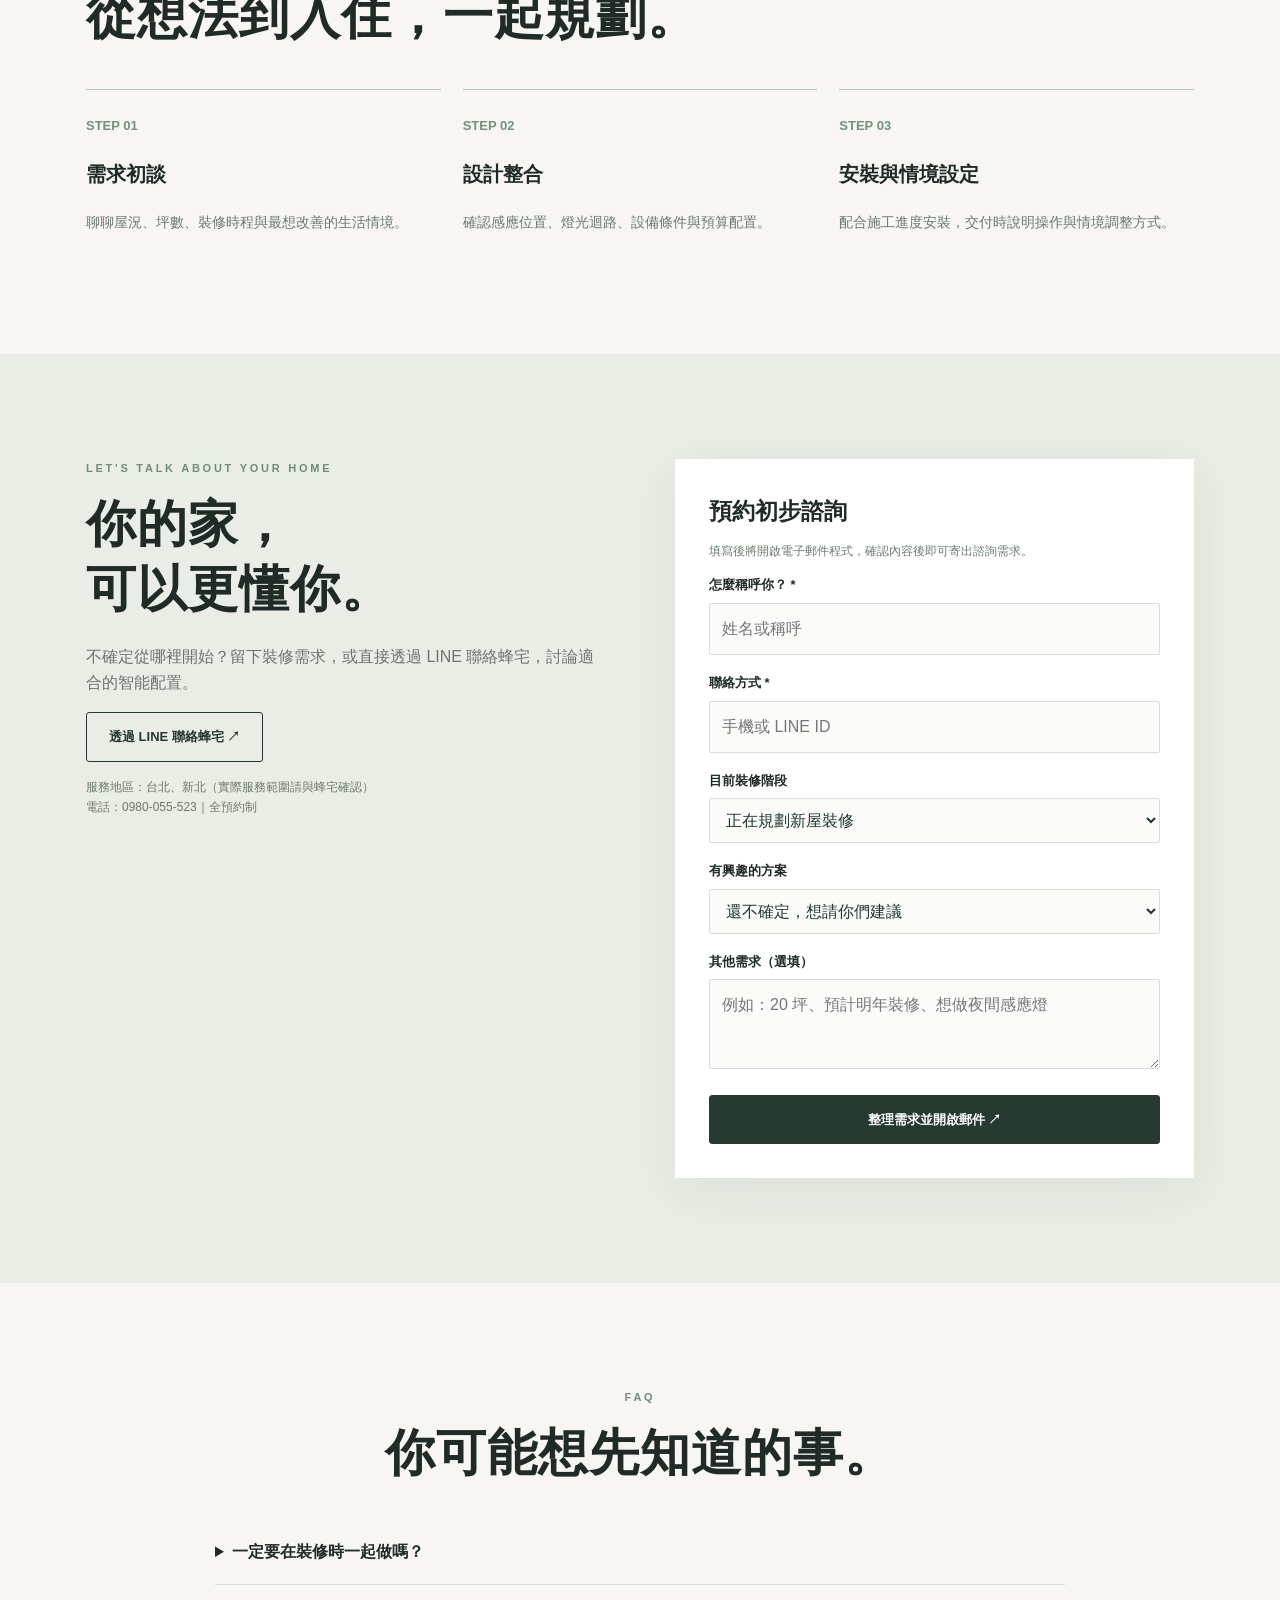
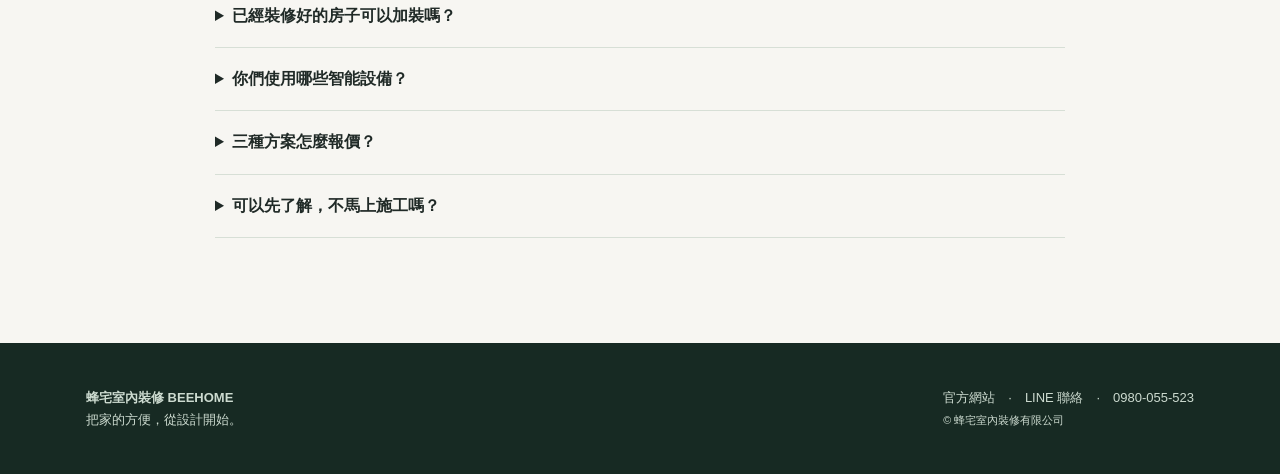
==== commit d7bd36e4: "Replace scene placeholders with four distinct photographic lighting states" ====
--- a/smart-home-v2.html
+++ b/smart-home-v2.html
@@ -25,6 +25,21 @@
 @media(max-width:800px){.top .nav{height:82px;padding:0 24px}.top .links .btn{padding:9px 15px}.hero{height:100svh;min-height:630px;max-height:1100px}.hero-content{left:24px;right:24px;bottom:132px;width:auto;max-width:none;padding:0}.hero h1{font-size:clamp(40px,9vw,58px);margin-top:16px}.hero p{font-size:15px;line-height:1.85}.hero .eyebrow{font-size:12px;letter-spacing:.16em}.lighting-image{object-position:61% center}.hero .veil{background:linear-gradient(0deg,#070f1be8,#0a142233 85%,#0a142255)}.hero-bottom{left:24px;right:24px;bottom:28px;font-size:12px}.hero-visible .mobile-cta{display:none}}
 @media(max-width:380px){.hero-content{left:20px;right:20px}.hero .btn{font-size:14px;padding:11px 18px}.hero-bottom{left:20px;right:20px;gap:10px}.light-toggle{padding:10px 12px}}
 @media(prefers-reduced-motion:reduce){.lighting-on{transition:none}}
-</style><script src="assets/smart-lighting.js" defer></script></head><body><a class="skip" href="#main">跳至主要內容</a><header class="top"><div class="wrap nav"><nav class="links" aria-label="主要導覽"><a href="#why">為什麼一起規劃</a><a href="#plans">智能方案</a><a href="#scenes">生活情境</a><a href="#faq">常見問題</a><a class="btn" href="#contact">預約諮詢</a></nav></div></header><main id="main"><section class="hero" id="top"><img class="lighting-image lighting-off" src="assets/smart-glass-house-off.jpg" alt="" aria-hidden="true" fetchpriority="high"><img class="lighting-image lighting-on" id="lightingOn" src="assets/smart-glass-house-on.jpg" alt="" aria-hidden="true"><div class="veil"></div><div class="wrap hero-content"><div class="eyebrow">BEEHOME · SMART LIVING</div><h1>讓家，<br>懂你的生活。</h1><p>走進家門，燈光自然亮起。<br>深夜起身，留一盞剛好的微光。<br>智能家居，從裝修開始一次規劃。</p><div class="hero-actions"><a href="#contact" class="btn">預約智能家居諮詢</a><a href="#plans" class="btn light">了解智能方案</a></div></div><div class="wrap hero-bottom"><span>SMART LIVING · 燈光情境示意</span><button id="lightToggle" class="light-toggle" type="button" aria-pressed="false" disabled><svg viewBox="0 0 24 24" fill="none" stroke="currentColor" stroke-width="1.5" aria-hidden="true"><path d="M9 18h6m-5 3h4M8.5 14.5a6 6 0 1 1 7 0c-1 .7-1 1.5-1 2.5h-5c0-1 0-1.8-1-2.5Z"/></svg><span id="lightToggleText">開燈看看</span></button></div></section><section class="section" id="why"><div class="wrap intro"><div><div class="kicker">DESIGNED WITH YOUR HOME</div><h2>不是多裝幾個設備。<br>而是把方便，<br>設計進生活裡。</h2><p class="lead">智能家居最好用的時候，是你幾乎感覺不到它。蜂宅從空間動線、燈光迴路到窗簾位置一起規劃，讓設備自然融入家的設計。</p></div><div class="features"><div class="feature"><strong>01　裝修階段先整合</strong><p>線路、燈具迴路、感應位置與窗簾盒，在施工前一起確認。</p></div><div class="feature"><strong>02　依照你的生活設定</strong><p>夜間微光、回家迎賓、出門全關，依家人習慣調整。</p></div><div class="feature"><strong>03　從小範圍開始也可以</strong><p>先做常用區域的感應燈，未來再評估擴充窗簾與其他情境。</p></div></div></div></section><section class="section soft" id="plans"><div class="wrap"><div class="kicker">THREE WAYS TO START</div><h2>找到適合你家的智能方案。</h2><p class="lead">不用一次做滿全屋。先從最有感的生活需求開始，配置與報價依現場條件確認。</p><div class="plans"><article class="plan"><span class="num">01 / STARTER</span><h3>感應燈光</h3><p>走道、浴室、廚房等常用空間，打造人來燈亮、深夜微光的自然體驗。</p><div class="for">適合｜想先體驗智能生活</div><a class="btn outline" href="#contact" data-plan="感應燈光">詢問這個方案</a></article><article class="plan featured"><span class="num">02 / MOST FLEXIBLE</span><h3>燈光＋窗簾</h3><p>感應燈光搭配智能窗簾，讓回家、離家與休息模式更流暢。</p><div class="for">適合｜正在規劃客廳與臥室</div><a class="btn" href="#contact" data-plan="燈光＋窗簾">詢問這個方案</a></article><article class="plan"><span class="num">03 / WHOLE HOME</span><h3>全屋智能整合</h3><p>全室燈光、窗簾與感應一次規劃，並依設備相容性評估其他聯動。</p><div class="for">適合｜新屋裝修與全室翻新</div><a class="btn outline" href="#contact" data-plan="全屋智能整合">詢問這個方案</a></article></div><p class="fine">* 方案依實際需求規劃，設備清單與報價以個別評估為準。</p></div></section><section class="section dark" id="scenes"><div class="wrap"><div class="kicker">EVERYDAY MOMENTS</div><h2>好的智能，不需要刻意操作。</h2><p class="lead">點選情境，感受生活裡那些剛剛好的細節。</p><div class="scenes"><div class="scene-stage lit" id="sceneStage"><div class="scene-caption" id="sceneCaption">01 / 夜起微光 · 18% 暖光</div></div><div><div class="scene-controls"><button type="button" class="active" data-scene="0">01　夜起微光</button><button type="button" data-scene="1">02　進浴室自動亮燈</button><button type="button" data-scene="2">03　出門一鍵全關</button><button type="button" data-scene="3">04　回家迎賓</button></div><p class="scene-copy" id="sceneCopy">半夜起床，走廊只亮柔和微光，不用摸黑找開關，也不打擾家人。</p></div></div></div></section><section class="section"><div class="wrap"><div class="kicker">HOW WE WORK</div><h2>從想法到入住，一起規劃。</h2><div class="process"><div class="step"><b>STEP 01</b><h3>需求初談</h3><p>聊聊屋況、坪數、裝修時程與最想改善的生活情境。</p></div><div class="step"><b>STEP 02</b><h3>設計整合</h3><p>確認感應位置、燈光迴路、設備條件與預算配置。</p></div><div class="step"><b>STEP 03</b><h3>安裝與情境設定</h3><p>配合施工進度安裝，交付時說明操作與情境調整方式。</p></div></div></div></section><section class="section soft" id="contact"><div class="wrap contact"><div><div class="kicker">LET'S TALK ABOUT YOUR HOME</div><h2>你的家，<br>可以更懂你。</h2><p class="lead">不確定從哪裡開始？留下裝修需求，或直接透過 LINE 聯絡蜂宅，討論適合的智能配置。</p><p><a class="btn outline" href="https://line.me/R/ti/p/@809zyiav" target="_blank" rel="noopener noreferrer">透過 LINE 聯絡蜂宅 ↗</a></p><p class="fine">服務地區：台北、新北（實際服務範圍請與蜂宅確認）<br>電話：<a href="tel:0980055523">0980-055-523</a>｜全預約制</p></div><form class="contact-form" id="leadForm"><h3 style="margin:0 0 8px;font-size:23px">預約初步諮詢</h3><p class="fine">填寫後將開啟電子郵件程式，確認內容後即可寄出諮詢需求。</p><div class="field"><label for="name">怎麼稱呼你？ *</label><input id="name" name="name" autocomplete="name" required placeholder="姓名或稱呼"></div><div class="field"><label for="contactMethod">聯絡方式 *</label><input id="contactMethod" name="contactMethod" required placeholder="手機或 LINE ID"></div><div class="field"><label for="status">目前裝修階段</label><select id="status" name="status"><option>正在規劃新屋裝修</option><option>準備舊屋翻新</option><option>已入住，想加裝智能設備</option><option>先了解方案</option></select></div><div class="field"><label for="plan">有興趣的方案</label><select id="plan" name="plan"><option>還不確定，想請你們建議</option><option>感應燈光</option><option>燈光＋窗簾</option><option>全屋智能整合</option></select></div><div class="field"><label for="message">其他需求（選填）</label><textarea id="message" name="message" placeholder="例如：20 坪、預計明年裝修、想做夜間感應燈"></textarea></div><button type="submit" class="btn">整理需求並開啟郵件 ↗</button></form></div></section><section class="section" id="faq"><div class="wrap"><div class="kicker" style="text-align:center">FAQ</div><h2 style="text-align:center">你可能想先知道的事。</h2><div class="faq"><details><summary>一定要在裝修時一起做嗎？</summary><p>不一定，但需要配線、燈光分路或電動窗簾的項目，在施工前規劃通常更容易整合。</p></details><details><summary>已經裝修好的房子可以加裝嗎？</summary><p>可以先評估部分無線設備或既有線路可行性，實際依現場條件決定。</p></details><details><summary>你們使用哪些智能設備？</summary><p>原方案提及 Aqara FP2 存在感應器；型號、數量、相容性與最終配置以實際規劃為準。</p></details><details><summary>三種方案怎麼報價？</summary><p>依坪數、房間數、設備配置與現場施工條件提供個別報價，這裡不放未經確認的起始價格。</p></details><details><summary>可以先了解，不馬上施工嗎？</summary><p>可以先透過 LINE 或電話詢問，並確認適合的諮詢方式與時間。</p></details></div></div></section></main><footer class="footer"><div class="wrap"><div><strong>蜂宅室內裝修 BEEHOME</strong><br>把家的方便，從設計開始。</div><div><a href="https://www.beehome.live/">官方網站</a>　·　<a href="https://line.me/R/ti/p/@809zyiav">LINE 聯絡</a>　·　<a href="tel:0980055523">0980-055-523</a><br><small>© 蜂宅室內裝修有限公司</small></div></div></footer><div class="mobile-cta"><a href="https://line.me/R/ti/p/@809zyiav" class="btn outline" target="_blank" rel="noopener noreferrer">LINE 詢問</a><a href="#contact" class="btn">預約諮詢</a></div><script>
-(function(){const descriptions=['半夜起床，走廊只亮柔和微光，不用摸黑找開關，也不打擾家人。','走進浴室自動亮燈；存在感應讓短暫靜止時也能維持照明。','出門前一鍵關閉指定燈光與窗簾，不必逐個房間檢查。','回家時，玄關燈光與預設情境迎接你。'];const titles=['夜起微光 · 18% 暖光','進浴室 · 自動亮燈','出門模式 · 燈光關閉','回家迎賓 · 柔和暖光'];document.querySelectorAll('[data-scene]').forEach(btn=>btn.addEventListener('click',()=>{const i=+btn.dataset.scene;document.querySelectorAll('[data-scene]').forEach(b=>b.classList.toggle('active',b===btn));document.getElementById('sceneStage').classList.toggle('lit',i!==2);document.getElementById('sceneCaption').textContent='0'+(i+1)+' / '+titles[i];document.getElementById('sceneCopy').textContent=descriptions[i];}));document.querySelectorAll('[data-plan]').forEach(a=>a.addEventListener('click',()=>document.getElementById('plan').value=a.dataset.plan));document.getElementById('leadForm').addEventListener('submit',e=>{e.preventDefault();const f=e.currentTarget;if(!f.reportValidity())return;const val=id=>document.getElementById(id).value;const body='稱呼：'+val('name')+'\n聯絡方式：'+val('contactMethod')+'\n裝修階段：'+val('status')+'\n方案：'+val('plan')+'\n其他需求：'+val('message');window.location.href='mailto:iamglenn0630@gmail.com?subject='+encodeURIComponent('蜂宅智能家居諮詢｜'+val('name'))+'&body='+encodeURIComponent(body);});})();
+
+/* Four photographic lighting states instead of the former color-block placeholder. */
+.scenes{grid-template-columns:minmax(0,1.35fr) minmax(280px,.8fr);gap:32px}
+.scene-stage{height:auto;aspect-ratio:16/10;display:block;padding:0;background:#0c131b;isolation:isolate;border-color:#ffffff30}
+.scene-stage:before,.scene-stage:after{display:none;content:none}
+.scene-frame{position:absolute;inset:0;width:100%;height:100%;object-fit:cover;object-position:center;opacity:0;transition:opacity .65s ease;z-index:0}
+.scene-frame.is-active{opacity:1;z-index:1}
+.scene-shade{position:absolute;inset:55% 0 0;background:linear-gradient(transparent,#07111add);z-index:2;pointer-events:none}
+.scene-stage .scene-caption{position:absolute;left:20px;right:20px;bottom:18px;z-index:3;font-size:14px;letter-spacing:.04em;font-weight:600;text-shadow:0 1px 10px #000}
+.scene-note,.scene-loading{position:absolute;top:15px;z-index:3;padding:5px 10px;border:1px solid #ffffff30;border-radius:4px;background:#0b142acc;color:#fff;font-size:12px}
+.scene-note{left:15px}.scene-loading{right:15px;max-width:75%}.scene-loading[hidden]{display:none}
+.scene-controls button{font-size:16px;min-height:58px}.scene-controls button:focus-visible{outline:2px solid #e8d1a9;outline-offset:3px}
+.scene-copy{font-size:15px;line-height:1.85;min-height:84px;margin-bottom:0}
+@media(max-width:800px){.scenes{grid-template-columns:1fr;gap:24px}.scene-stage{height:auto;aspect-ratio:16/10}.scene-stage .scene-caption{font-size:13px;left:14px;right:14px;bottom:13px}.scene-note{left:10px;top:10px;font-size:11px}.scene-loading{right:10px;top:10px;font-size:11px}.scene-controls button{font-size:15px;min-height:52px;padding:14px 18px}}
+@media(prefers-reduced-motion:reduce){.scene-frame{transition:none}}
+</style><script src="assets/smart-lighting.js" defer></script><script src="assets/smart-scenes.js" defer></script></head><body><a class="skip" href="#main">跳至主要內容</a><header class="top"><div class="wrap nav"><nav class="links" aria-label="主要導覽"><a href="#why">為什麼一起規劃</a><a href="#plans">智能方案</a><a href="#scenes">生活情境</a><a href="#faq">常見問題</a><a class="btn" href="#contact">預約諮詢</a></nav></div></header><main id="main"><section class="hero" id="top"><img class="lighting-image lighting-off" src="assets/smart-glass-house-off.jpg" alt="" aria-hidden="true" fetchpriority="high"><img class="lighting-image lighting-on" id="lightingOn" src="assets/smart-glass-house-on.jpg" alt="" aria-hidden="true"><div class="veil"></div><div class="wrap hero-content"><div class="eyebrow">BEEHOME · SMART LIVING</div><h1>讓家，<br>懂你的生活。</h1><p>走進家門，燈光自然亮起。<br>深夜起身，留一盞剛好的微光。<br>智能家居，從裝修開始一次規劃。</p><div class="hero-actions"><a href="#contact" class="btn">預約智能家居諮詢</a><a href="#plans" class="btn light">了解智能方案</a></div></div><div class="wrap hero-bottom"><span>SMART LIVING · 燈光情境示意</span><button id="lightToggle" class="light-toggle" type="button" aria-pressed="false" disabled><svg viewBox="0 0 24 24" fill="none" stroke="currentColor" stroke-width="1.5" aria-hidden="true"><path d="M9 18h6m-5 3h4M8.5 14.5a6 6 0 1 1 7 0c-1 .7-1 1.5-1 2.5h-5c0-1 0-1.8-1-2.5Z"/></svg><span id="lightToggleText">開燈看看</span></button></div></section><section class="section" id="why"><div class="wrap intro"><div><div class="kicker">DESIGNED WITH YOUR HOME</div><h2>不是多裝幾個設備。<br>而是把方便，<br>設計進生活裡。</h2><p class="lead">智能家居最好用的時候，是你幾乎感覺不到它。蜂宅從空間動線、燈光迴路到窗簾位置一起規劃，讓設備自然融入家的設計。</p></div><div class="features"><div class="feature"><strong>01　裝修階段先整合</strong><p>線路、燈具迴路、感應位置與窗簾盒，在施工前一起確認。</p></div><div class="feature"><strong>02　依照你的生活設定</strong><p>夜間微光、回家迎賓、出門全關，依家人習慣調整。</p></div><div class="feature"><strong>03　從小範圍開始也可以</strong><p>先做常用區域的感應燈，未來再評估擴充窗簾與其他情境。</p></div></div></div></section><section class="section soft" id="plans"><div class="wrap"><div class="kicker">THREE WAYS TO START</div><h2>找到適合你家的智能方案。</h2><p class="lead">不用一次做滿全屋。先從最有感的生活需求開始，配置與報價依現場條件確認。</p><div class="plans"><article class="plan"><span class="num">01 / STARTER</span><h3>感應燈光</h3><p>走道、浴室、廚房等常用空間，打造人來燈亮、深夜微光的自然體驗。</p><div class="for">適合｜想先體驗智能生活</div><a class="btn outline" href="#contact" data-plan="感應燈光">詢問這個方案</a></article><article class="plan featured"><span class="num">02 / MOST FLEXIBLE</span><h3>燈光＋窗簾</h3><p>感應燈光搭配智能窗簾，讓回家、離家與休息模式更流暢。</p><div class="for">適合｜正在規劃客廳與臥室</div><a class="btn" href="#contact" data-plan="燈光＋窗簾">詢問這個方案</a></article><article class="plan"><span class="num">03 / WHOLE HOME</span><h3>全屋智能整合</h3><p>全室燈光、窗簾與感應一次規劃，並依設備相容性評估其他聯動。</p><div class="for">適合｜新屋裝修與全室翻新</div><a class="btn outline" href="#contact" data-plan="全屋智能整合">詢問這個方案</a></article></div><p class="fine">* 方案依實際需求規劃，設備清單與報價以個別評估為準。</p></div></section><section class="section dark" id="scenes"><div class="wrap"><div class="kicker">EVERYDAY MOMENTS</div><h2>好的智能，不需要刻意操作。</h2><p class="lead">點選情境，感受生活裡那些剛剛好的細節。</p><div class="scenes"><div class="scene-stage" id="sceneStage" role="img" aria-labelledby="sceneCaption" aria-busy="true" data-scene="0"><img class="scene-frame is-active" src="assets/smart-scene-night.jpg" alt="" aria-hidden="true" loading="lazy"><img class="scene-frame" src="assets/smart-scene-bath.jpg" alt="" aria-hidden="true" loading="lazy"><img class="scene-frame" src="assets/smart-scene-away.jpg" alt="" aria-hidden="true" loading="lazy"><img class="scene-frame" src="assets/smart-scene-home.jpg" alt="" aria-hidden="true" loading="lazy"><div class="scene-shade" aria-hidden="true"></div><span class="scene-note">燈光情境示意</span><span class="scene-loading" id="sceneLoading" role="status">正在載入情境…</span><div class="scene-caption" id="sceneCaption" aria-live="polite">01 / 夜起微光 · 低位暖光</div></div><div><div class="scene-controls"><button type="button" class="active" data-scene="0">01　夜起微光</button><button type="button" data-scene="1">02　進浴室自動亮燈</button><button type="button" data-scene="2">03　出門一鍵全關</button><button type="button" data-scene="3">04　回家迎賓</button></div><p class="scene-copy" id="sceneCopy">半夜起床，走廊只亮柔和微光，不用摸黑找開關，也不打擾家人。</p></div></div></div></section><section class="section"><div class="wrap"><div class="kicker">HOW WE WORK</div><h2>從想法到入住，一起規劃。</h2><div class="process"><div class="step"><b>STEP 01</b><h3>需求初談</h3><p>聊聊屋況、坪數、裝修時程與最想改善的生活情境。</p></div><div class="step"><b>STEP 02</b><h3>設計整合</h3><p>確認感應位置、燈光迴路、設備條件與預算配置。</p></div><div class="step"><b>STEP 03</b><h3>安裝與情境設定</h3><p>配合施工進度安裝，交付時說明操作與情境調整方式。</p></div></div></div></section><section class="section soft" id="contact"><div class="wrap contact"><div><div class="kicker">LET'S TALK ABOUT YOUR HOME</div><h2>你的家，<br>可以更懂你。</h2><p class="lead">不確定從哪裡開始？留下裝修需求，或直接透過 LINE 聯絡蜂宅，討論適合的智能配置。</p><p><a class="btn outline" href="https://line.me/R/ti/p/@809zyiav" target="_blank" rel="noopener noreferrer">透過 LINE 聯絡蜂宅 ↗</a></p><p class="fine">服務地區：台北、新北（實際服務範圍請與蜂宅確認）<br>電話：<a href="tel:0980055523">0980-055-523</a>｜全預約制</p></div><form class="contact-form" id="leadForm"><h3 style="margin:0 0 8px;font-size:23px">預約初步諮詢</h3><p class="fine">填寫後將開啟電子郵件程式，確認內容後即可寄出諮詢需求。</p><div class="field"><label for="name">怎麼稱呼你？ *</label><input id="name" name="name" autocomplete="name" required placeholder="姓名或稱呼"></div><div class="field"><label for="contactMethod">聯絡方式 *</label><input id="contactMethod" name="contactMethod" required placeholder="手機或 LINE ID"></div><div class="field"><label for="status">目前裝修階段</label><select id="status" name="status"><option>正在規劃新屋裝修</option><option>準備舊屋翻新</option><option>已入住，想加裝智能設備</option><option>先了解方案</option></select></div><div class="field"><label for="plan">有興趣的方案</label><select id="plan" name="plan"><option>還不確定，想請你們建議</option><option>感應燈光</option><option>燈光＋窗簾</option><option>全屋智能整合</option></select></div><div class="field"><label for="message">其他需求（選填）</label><textarea id="message" name="message" placeholder="例如：20 坪、預計明年裝修、想做夜間感應燈"></textarea></div><button type="submit" class="btn">整理需求並開啟郵件 ↗</button></form></div></section><section class="section" id="faq"><div class="wrap"><div class="kicker" style="text-align:center">FAQ</div><h2 style="text-align:center">你可能想先知道的事。</h2><div class="faq"><details><summary>一定要在裝修時一起做嗎？</summary><p>不一定，但需要配線、燈光分路或電動窗簾的項目，在施工前規劃通常更容易整合。</p></details><details><summary>已經裝修好的房子可以加裝嗎？</summary><p>可以先評估部分無線設備或既有線路可行性，實際依現場條件決定。</p></details><details><summary>你們使用哪些智能設備？</summary><p>原方案提及 Aqara FP2 存在感應器；型號、數量、相容性與最終配置以實際規劃為準。</p></details><details><summary>三種方案怎麼報價？</summary><p>依坪數、房間數、設備配置與現場施工條件提供個別報價，這裡不放未經確認的起始價格。</p></details><details><summary>可以先了解，不馬上施工嗎？</summary><p>可以先透過 LINE 或電話詢問，並確認適合的諮詢方式與時間。</p></details></div></div></section></main><footer class="footer"><div class="wrap"><div><strong>蜂宅室內裝修 BEEHOME</strong><br>把家的方便，從設計開始。</div><div><a href="https://www.beehome.live/">官方網站</a>　·　<a href="https://line.me/R/ti/p/@809zyiav">LINE 聯絡</a>　·　<a href="tel:0980055523">0980-055-523</a><br><small>© 蜂宅室內裝修有限公司</small></div></div></footer><div class="mobile-cta"><a href="https://line.me/R/ti/p/@809zyiav" class="btn outline" target="_blank" rel="noopener noreferrer">LINE 詢問</a><a href="#contact" class="btn">預約諮詢</a></div><script>
+(function(){document.querySelectorAll('[data-plan]').forEach(a=>a.addEventListener('click',()=>document.getElementById('plan').value=a.dataset.plan));document.getElementById('leadForm').addEventListener('submit',e=>{e.preventDefault();const f=e.currentTarget;if(!f.reportValidity())return;const val=id=>document.getElementById(id).value;const body='稱呼：'+val('name')+'\n聯絡方式：'+val('contactMethod')+'\n裝修階段：'+val('status')+'\n方案：'+val('plan')+'\n其他需求：'+val('message');window.location.href='mailto:iamglenn0630@gmail.com?subject='+encodeURIComponent('蜂宅智能家居諮詢｜'+val('name'))+'&body='+encodeURIComponent(body);});})();
 </script></body></html>
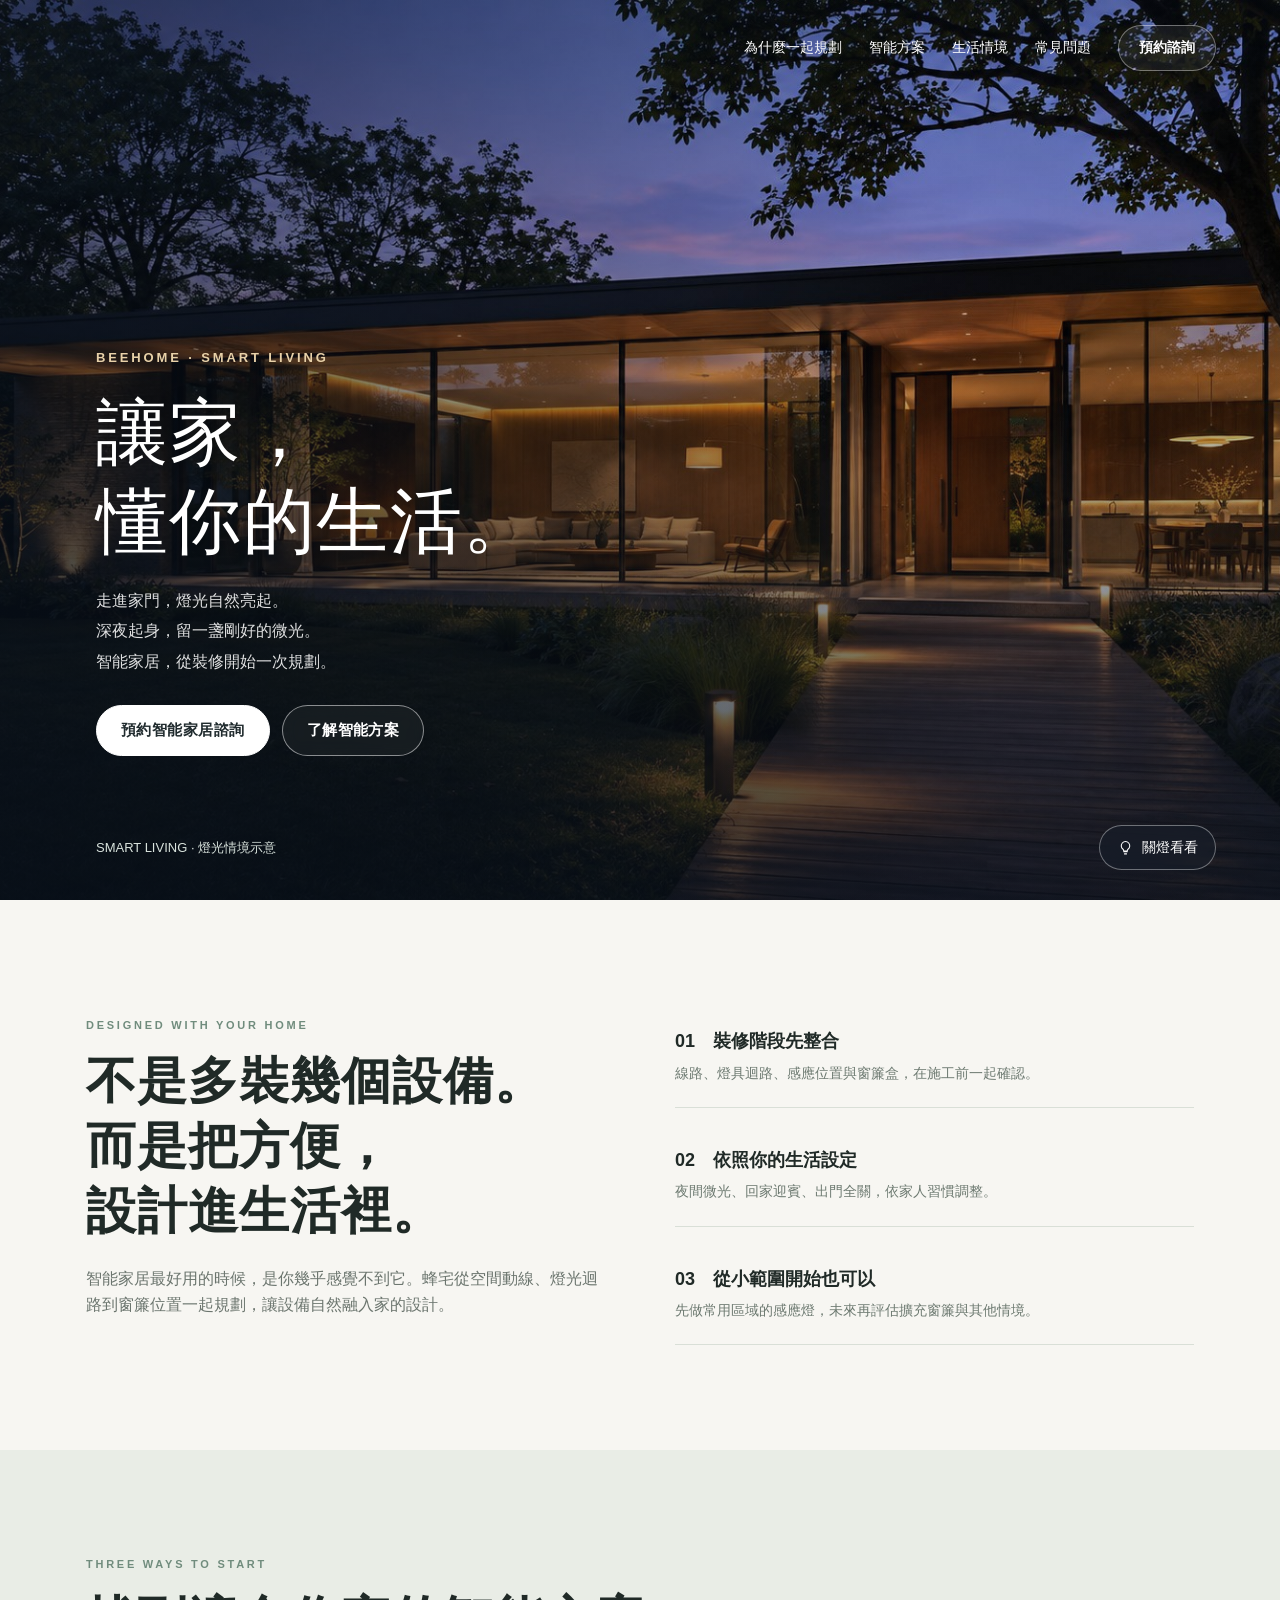
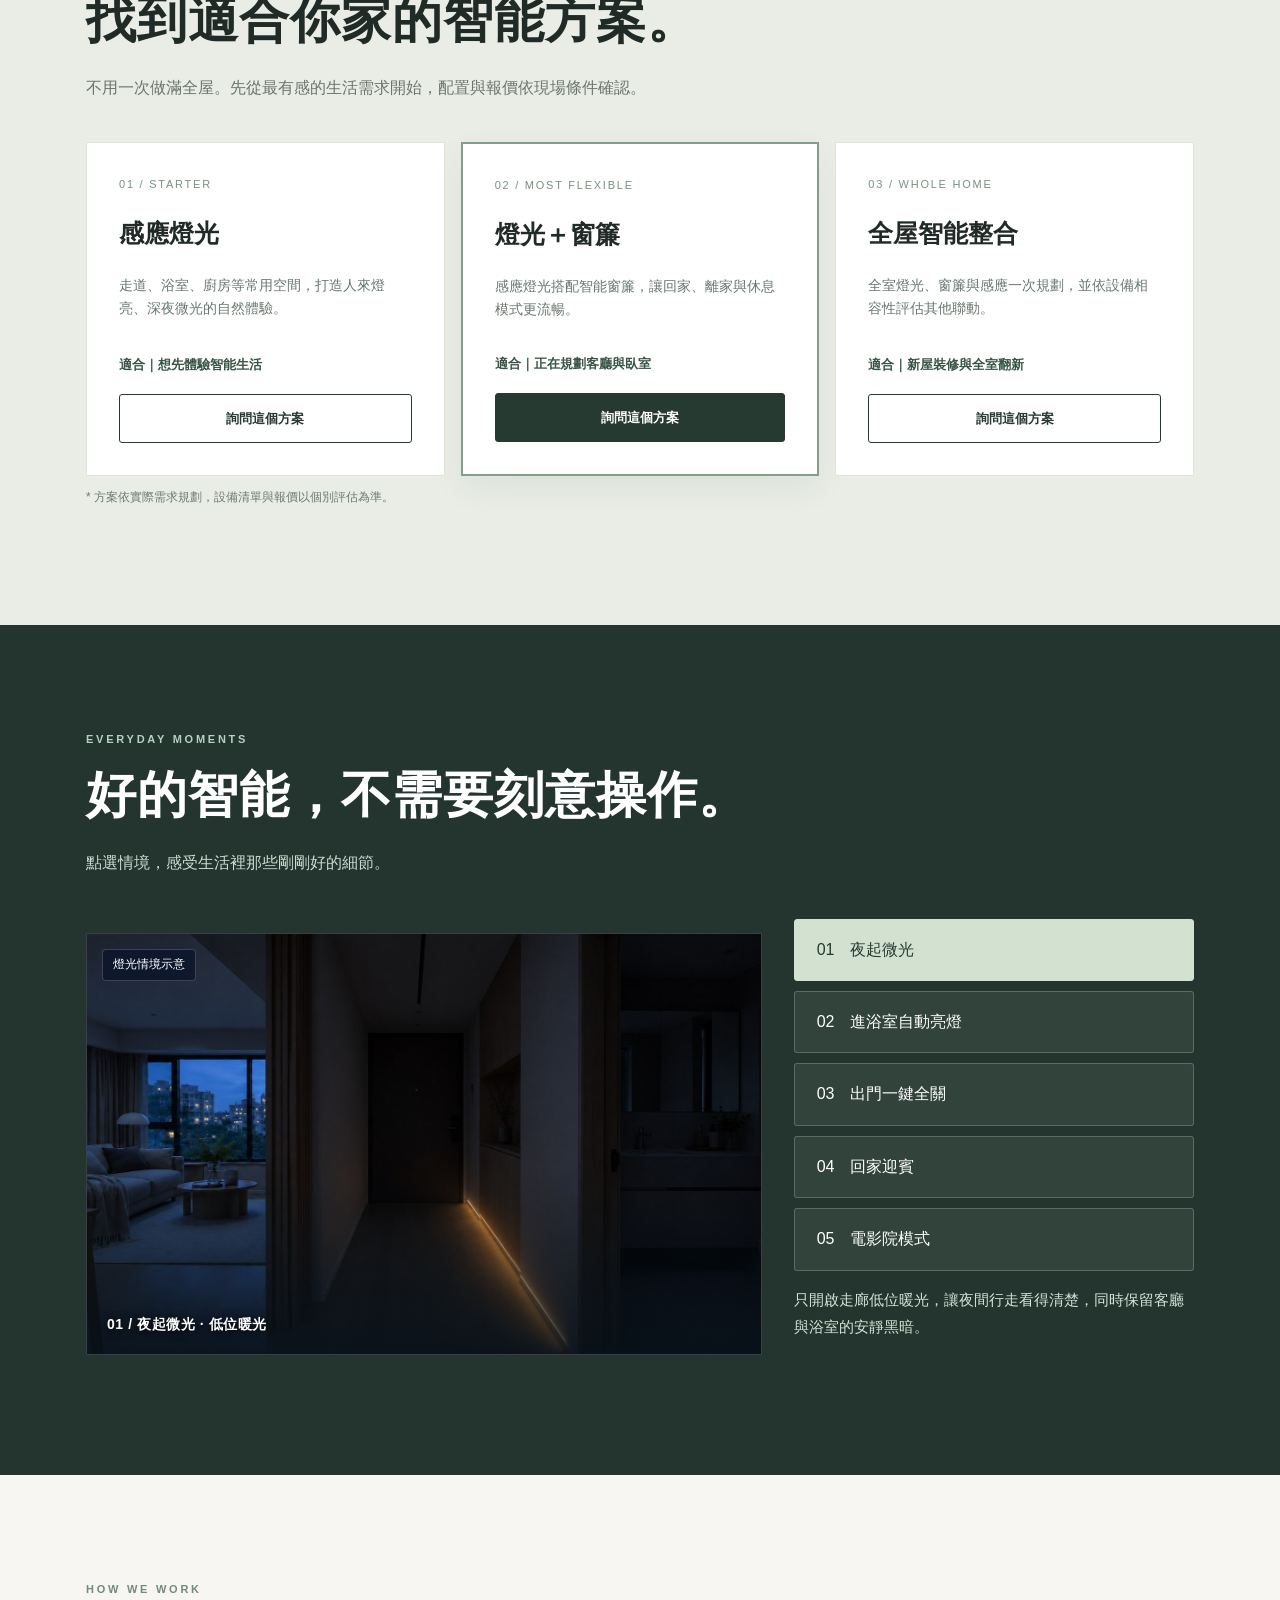
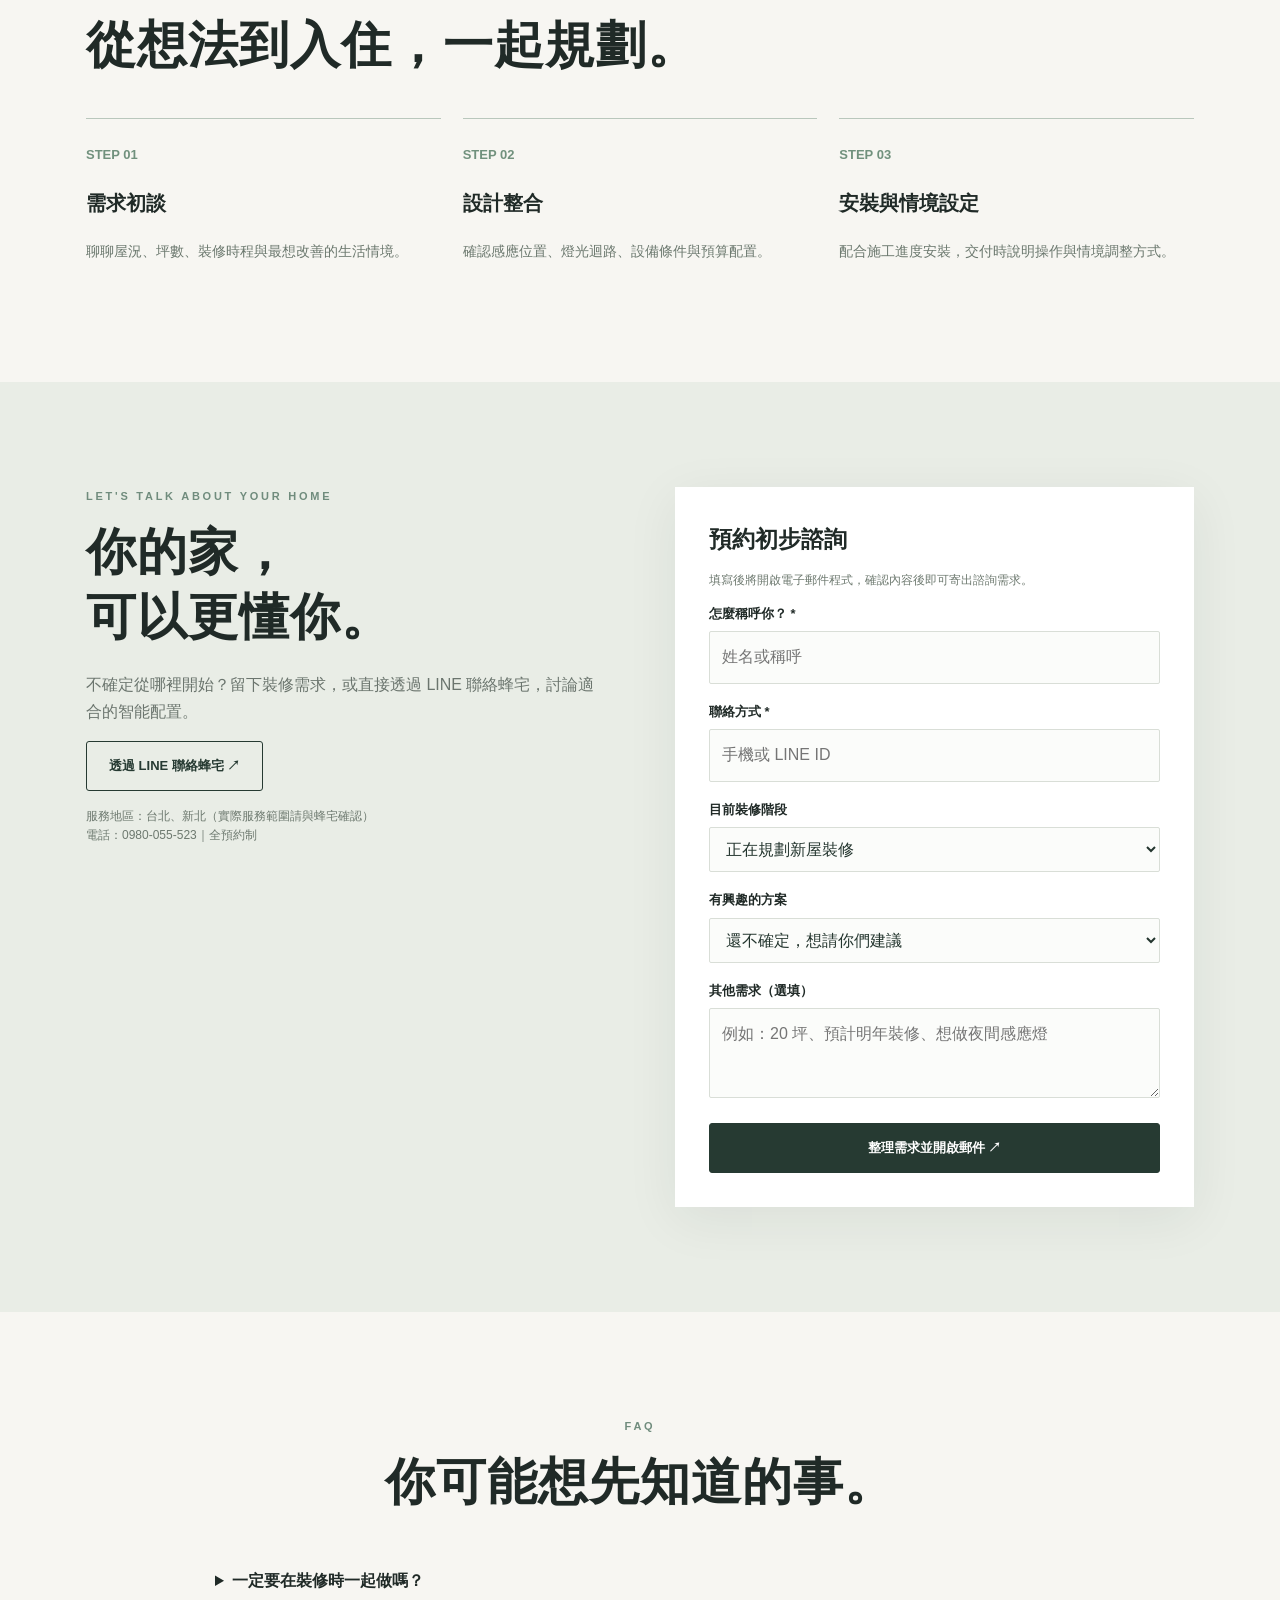
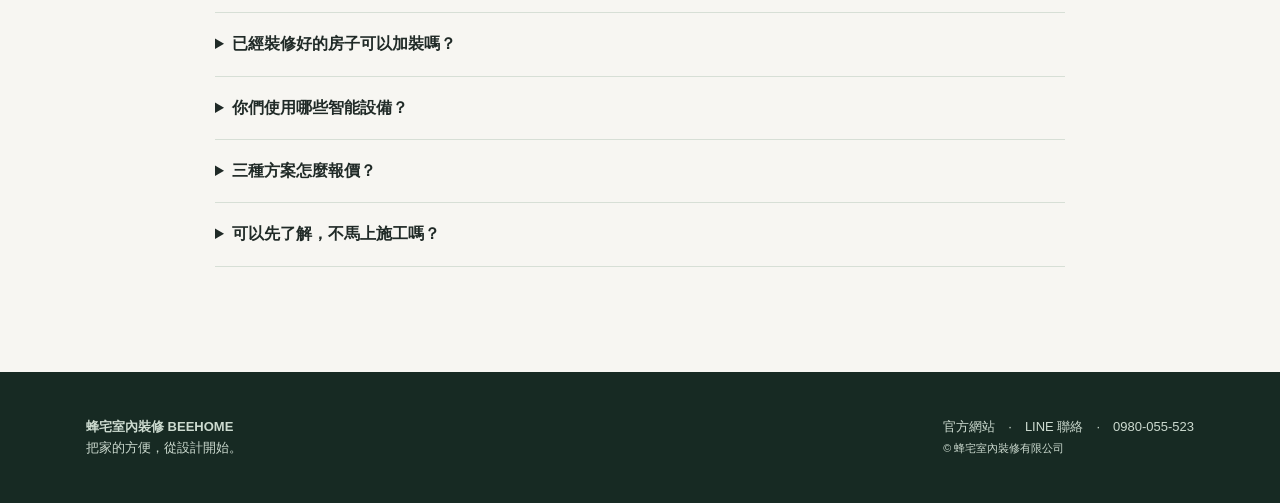
==== commit 413ff4ce: "Add cinema scene with closed curtains and active TV" ====
--- a/smart-home-v2.html
+++ b/smart-home-v2.html
@@ -40,6 +40,6 @@
 .scene-copy{font-size:15px;line-height:1.85;min-height:84px;margin-bottom:0}
 @media(max-width:800px){.scenes{grid-template-columns:1fr;gap:24px}.scene-stage{height:auto;aspect-ratio:16/10}.scene-stage .scene-caption{font-size:13px;left:14px;right:14px;bottom:13px}.scene-note{left:10px;top:10px;font-size:11px}.scene-loading{right:10px;top:10px;font-size:11px}.scene-controls button{font-size:15px;min-height:52px;padding:14px 18px}}
 @media(prefers-reduced-motion:reduce){.scene-frame{transition:none}}
-</style><script src="assets/smart-lighting.js" defer></script><script src="assets/smart-scenes.js" defer></script></head><body><a class="skip" href="#main">跳至主要內容</a><header class="top"><div class="wrap nav"><nav class="links" aria-label="主要導覽"><a href="#why">為什麼一起規劃</a><a href="#plans">智能方案</a><a href="#scenes">生活情境</a><a href="#faq">常見問題</a><a class="btn" href="#contact">預約諮詢</a></nav></div></header><main id="main"><section class="hero" id="top"><img class="lighting-image lighting-off" src="assets/smart-glass-house-off.jpg" alt="" aria-hidden="true" fetchpriority="high"><img class="lighting-image lighting-on" id="lightingOn" src="assets/smart-glass-house-on.jpg" alt="" aria-hidden="true"><div class="veil"></div><div class="wrap hero-content"><div class="eyebrow">BEEHOME · SMART LIVING</div><h1>讓家，<br>懂你的生活。</h1><p>走進家門，燈光自然亮起。<br>深夜起身，留一盞剛好的微光。<br>智能家居，從裝修開始一次規劃。</p><div class="hero-actions"><a href="#contact" class="btn">預約智能家居諮詢</a><a href="#plans" class="btn light">了解智能方案</a></div></div><div class="wrap hero-bottom"><span>SMART LIVING · 燈光情境示意</span><button id="lightToggle" class="light-toggle" type="button" aria-pressed="false" disabled><svg viewBox="0 0 24 24" fill="none" stroke="currentColor" stroke-width="1.5" aria-hidden="true"><path d="M9 18h6m-5 3h4M8.5 14.5a6 6 0 1 1 7 0c-1 .7-1 1.5-1 2.5h-5c0-1 0-1.8-1-2.5Z"/></svg><span id="lightToggleText">開燈看看</span></button></div></section><section class="section" id="why"><div class="wrap intro"><div><div class="kicker">DESIGNED WITH YOUR HOME</div><h2>不是多裝幾個設備。<br>而是把方便，<br>設計進生活裡。</h2><p class="lead">智能家居最好用的時候，是你幾乎感覺不到它。蜂宅從空間動線、燈光迴路到窗簾位置一起規劃，讓設備自然融入家的設計。</p></div><div class="features"><div class="feature"><strong>01　裝修階段先整合</strong><p>線路、燈具迴路、感應位置與窗簾盒，在施工前一起確認。</p></div><div class="feature"><strong>02　依照你的生活設定</strong><p>夜間微光、回家迎賓、出門全關，依家人習慣調整。</p></div><div class="feature"><strong>03　從小範圍開始也可以</strong><p>先做常用區域的感應燈，未來再評估擴充窗簾與其他情境。</p></div></div></div></section><section class="section soft" id="plans"><div class="wrap"><div class="kicker">THREE WAYS TO START</div><h2>找到適合你家的智能方案。</h2><p class="lead">不用一次做滿全屋。先從最有感的生活需求開始，配置與報價依現場條件確認。</p><div class="plans"><article class="plan"><span class="num">01 / STARTER</span><h3>感應燈光</h3><p>走道、浴室、廚房等常用空間，打造人來燈亮、深夜微光的自然體驗。</p><div class="for">適合｜想先體驗智能生活</div><a class="btn outline" href="#contact" data-plan="感應燈光">詢問這個方案</a></article><article class="plan featured"><span class="num">02 / MOST FLEXIBLE</span><h3>燈光＋窗簾</h3><p>感應燈光搭配智能窗簾，讓回家、離家與休息模式更流暢。</p><div class="for">適合｜正在規劃客廳與臥室</div><a class="btn" href="#contact" data-plan="燈光＋窗簾">詢問這個方案</a></article><article class="plan"><span class="num">03 / WHOLE HOME</span><h3>全屋智能整合</h3><p>全室燈光、窗簾與感應一次規劃，並依設備相容性評估其他聯動。</p><div class="for">適合｜新屋裝修與全室翻新</div><a class="btn outline" href="#contact" data-plan="全屋智能整合">詢問這個方案</a></article></div><p class="fine">* 方案依實際需求規劃，設備清單與報價以個別評估為準。</p></div></section><section class="section dark" id="scenes"><div class="wrap"><div class="kicker">EVERYDAY MOMENTS</div><h2>好的智能，不需要刻意操作。</h2><p class="lead">點選情境，感受生活裡那些剛剛好的細節。</p><div class="scenes"><div class="scene-stage" id="sceneStage" role="img" aria-labelledby="sceneCaption" aria-busy="true" data-scene="0"><img class="scene-frame is-active" src="assets/smart-scene-night.jpg" alt="" aria-hidden="true" loading="lazy"><img class="scene-frame" src="assets/smart-scene-bath.jpg" alt="" aria-hidden="true" loading="lazy"><img class="scene-frame" src="assets/smart-scene-away.jpg" alt="" aria-hidden="true" loading="lazy"><img class="scene-frame" src="assets/smart-scene-home.jpg" alt="" aria-hidden="true" loading="lazy"><div class="scene-shade" aria-hidden="true"></div><span class="scene-note">燈光情境示意</span><span class="scene-loading" id="sceneLoading" role="status">正在載入情境…</span><div class="scene-caption" id="sceneCaption" aria-live="polite">01 / 夜起微光 · 低位暖光</div></div><div><div class="scene-controls"><button type="button" class="active" data-scene="0">01　夜起微光</button><button type="button" data-scene="1">02　進浴室自動亮燈</button><button type="button" data-scene="2">03　出門一鍵全關</button><button type="button" data-scene="3">04　回家迎賓</button></div><p class="scene-copy" id="sceneCopy">半夜起床，走廊只亮柔和微光，不用摸黑找開關，也不打擾家人。</p></div></div></div></section><section class="section"><div class="wrap"><div class="kicker">HOW WE WORK</div><h2>從想法到入住，一起規劃。</h2><div class="process"><div class="step"><b>STEP 01</b><h3>需求初談</h3><p>聊聊屋況、坪數、裝修時程與最想改善的生活情境。</p></div><div class="step"><b>STEP 02</b><h3>設計整合</h3><p>確認感應位置、燈光迴路、設備條件與預算配置。</p></div><div class="step"><b>STEP 03</b><h3>安裝與情境設定</h3><p>配合施工進度安裝，交付時說明操作與情境調整方式。</p></div></div></div></section><section class="section soft" id="contact"><div class="wrap contact"><div><div class="kicker">LET'S TALK ABOUT YOUR HOME</div><h2>你的家，<br>可以更懂你。</h2><p class="lead">不確定從哪裡開始？留下裝修需求，或直接透過 LINE 聯絡蜂宅，討論適合的智能配置。</p><p><a class="btn outline" href="https://line.me/R/ti/p/@809zyiav" target="_blank" rel="noopener noreferrer">透過 LINE 聯絡蜂宅 ↗</a></p><p class="fine">服務地區：台北、新北（實際服務範圍請與蜂宅確認）<br>電話：<a href="tel:0980055523">0980-055-523</a>｜全預約制</p></div><form class="contact-form" id="leadForm"><h3 style="margin:0 0 8px;font-size:23px">預約初步諮詢</h3><p class="fine">填寫後將開啟電子郵件程式，確認內容後即可寄出諮詢需求。</p><div class="field"><label for="name">怎麼稱呼你？ *</label><input id="name" name="name" autocomplete="name" required placeholder="姓名或稱呼"></div><div class="field"><label for="contactMethod">聯絡方式 *</label><input id="contactMethod" name="contactMethod" required placeholder="手機或 LINE ID"></div><div class="field"><label for="status">目前裝修階段</label><select id="status" name="status"><option>正在規劃新屋裝修</option><option>準備舊屋翻新</option><option>已入住，想加裝智能設備</option><option>先了解方案</option></select></div><div class="field"><label for="plan">有興趣的方案</label><select id="plan" name="plan"><option>還不確定，想請你們建議</option><option>感應燈光</option><option>燈光＋窗簾</option><option>全屋智能整合</option></select></div><div class="field"><label for="message">其他需求（選填）</label><textarea id="message" name="message" placeholder="例如：20 坪、預計明年裝修、想做夜間感應燈"></textarea></div><button type="submit" class="btn">整理需求並開啟郵件 ↗</button></form></div></section><section class="section" id="faq"><div class="wrap"><div class="kicker" style="text-align:center">FAQ</div><h2 style="text-align:center">你可能想先知道的事。</h2><div class="faq"><details><summary>一定要在裝修時一起做嗎？</summary><p>不一定，但需要配線、燈光分路或電動窗簾的項目，在施工前規劃通常更容易整合。</p></details><details><summary>已經裝修好的房子可以加裝嗎？</summary><p>可以先評估部分無線設備或既有線路可行性，實際依現場條件決定。</p></details><details><summary>你們使用哪些智能設備？</summary><p>原方案提及 Aqara FP2 存在感應器；型號、數量、相容性與最終配置以實際規劃為準。</p></details><details><summary>三種方案怎麼報價？</summary><p>依坪數、房間數、設備配置與現場施工條件提供個別報價，這裡不放未經確認的起始價格。</p></details><details><summary>可以先了解，不馬上施工嗎？</summary><p>可以先透過 LINE 或電話詢問，並確認適合的諮詢方式與時間。</p></details></div></div></section></main><footer class="footer"><div class="wrap"><div><strong>蜂宅室內裝修 BEEHOME</strong><br>把家的方便，從設計開始。</div><div><a href="https://www.beehome.live/">官方網站</a>　·　<a href="https://line.me/R/ti/p/@809zyiav">LINE 聯絡</a>　·　<a href="tel:0980055523">0980-055-523</a><br><small>© 蜂宅室內裝修有限公司</small></div></div></footer><div class="mobile-cta"><a href="https://line.me/R/ti/p/@809zyiav" class="btn outline" target="_blank" rel="noopener noreferrer">LINE 詢問</a><a href="#contact" class="btn">預約諮詢</a></div><script>
+</style><script src="assets/smart-lighting.js" defer></script><script src="assets/smart-scenes.js" defer></script></head><body><a class="skip" href="#main">跳至主要內容</a><header class="top"><div class="wrap nav"><nav class="links" aria-label="主要導覽"><a href="#why">為什麼一起規劃</a><a href="#plans">智能方案</a><a href="#scenes">生活情境</a><a href="#faq">常見問題</a><a class="btn" href="#contact">預約諮詢</a></nav></div></header><main id="main"><section class="hero" id="top"><img class="lighting-image lighting-off" src="assets/smart-glass-house-off.jpg" alt="" aria-hidden="true" fetchpriority="high"><img class="lighting-image lighting-on" id="lightingOn" src="assets/smart-glass-house-on.jpg" alt="" aria-hidden="true"><div class="veil"></div><div class="wrap hero-content"><div class="eyebrow">BEEHOME · SMART LIVING</div><h1>讓家，<br>懂你的生活。</h1><p>走進家門，燈光自然亮起。<br>深夜起身，留一盞剛好的微光。<br>智能家居，從裝修開始一次規劃。</p><div class="hero-actions"><a href="#contact" class="btn">預約智能家居諮詢</a><a href="#plans" class="btn light">了解智能方案</a></div></div><div class="wrap hero-bottom"><span>SMART LIVING · 燈光情境示意</span><button id="lightToggle" class="light-toggle" type="button" aria-pressed="false" disabled><svg viewBox="0 0 24 24" fill="none" stroke="currentColor" stroke-width="1.5" aria-hidden="true"><path d="M9 18h6m-5 3h4M8.5 14.5a6 6 0 1 1 7 0c-1 .7-1 1.5-1 2.5h-5c0-1 0-1.8-1-2.5Z"/></svg><span id="lightToggleText">開燈看看</span></button></div></section><section class="section" id="why"><div class="wrap intro"><div><div class="kicker">DESIGNED WITH YOUR HOME</div><h2>不是多裝幾個設備。<br>而是把方便，<br>設計進生活裡。</h2><p class="lead">智能家居最好用的時候，是你幾乎感覺不到它。蜂宅從空間動線、燈光迴路到窗簾位置一起規劃，讓設備自然融入家的設計。</p></div><div class="features"><div class="feature"><strong>01　裝修階段先整合</strong><p>線路、燈具迴路、感應位置與窗簾盒，在施工前一起確認。</p></div><div class="feature"><strong>02　依照你的生活設定</strong><p>夜間微光、回家迎賓、出門全關，依家人習慣調整。</p></div><div class="feature"><strong>03　從小範圍開始也可以</strong><p>先做常用區域的感應燈，未來再評估擴充窗簾與其他情境。</p></div></div></div></section><section class="section soft" id="plans"><div class="wrap"><div class="kicker">THREE WAYS TO START</div><h2>找到適合你家的智能方案。</h2><p class="lead">不用一次做滿全屋。先從最有感的生活需求開始，配置與報價依現場條件確認。</p><div class="plans"><article class="plan"><span class="num">01 / STARTER</span><h3>感應燈光</h3><p>走道、浴室、廚房等常用空間，打造人來燈亮、深夜微光的自然體驗。</p><div class="for">適合｜想先體驗智能生活</div><a class="btn outline" href="#contact" data-plan="感應燈光">詢問這個方案</a></article><article class="plan featured"><span class="num">02 / MOST FLEXIBLE</span><h3>燈光＋窗簾</h3><p>感應燈光搭配智能窗簾，讓回家、離家與休息模式更流暢。</p><div class="for">適合｜正在規劃客廳與臥室</div><a class="btn" href="#contact" data-plan="燈光＋窗簾">詢問這個方案</a></article><article class="plan"><span class="num">03 / WHOLE HOME</span><h3>全屋智能整合</h3><p>全室燈光、窗簾與感應一次規劃，並依設備相容性評估其他聯動。</p><div class="for">適合｜新屋裝修與全室翻新</div><a class="btn outline" href="#contact" data-plan="全屋智能整合">詢問這個方案</a></article></div><p class="fine">* 方案依實際需求規劃，設備清單與報價以個別評估為準。</p></div></section><section class="section dark" id="scenes"><div class="wrap"><div class="kicker">EVERYDAY MOMENTS</div><h2>好的智能，不需要刻意操作。</h2><p class="lead">點選情境，感受生活裡那些剛剛好的細節。</p><div class="scenes"><div class="scene-stage" id="sceneStage" role="img" aria-labelledby="sceneCaption" aria-busy="true" data-scene="0"><img class="scene-frame is-active" src="assets/smart-scene-night.jpg" alt="" aria-hidden="true" loading="lazy"><img class="scene-frame" src="assets/smart-scene-bath.jpg" alt="" aria-hidden="true" loading="lazy"><img class="scene-frame" src="assets/smart-scene-away.jpg" alt="" aria-hidden="true" loading="lazy"><img class="scene-frame" src="assets/smart-scene-home.jpg" alt="" aria-hidden="true" loading="lazy"><img class="scene-frame" src="assets/smart-scene-cinema.jpg" alt="" aria-hidden="true" loading="lazy"><div class="scene-shade" aria-hidden="true"></div><span class="scene-note">燈光情境示意</span><span class="scene-loading" id="sceneLoading" role="status">正在載入情境…</span><div class="scene-caption" id="sceneCaption" aria-live="polite">01 / 夜起微光 · 低位暖光</div></div><div><div class="scene-controls"><button type="button" class="active" data-scene="0">01　夜起微光</button><button type="button" data-scene="1">02　進浴室自動亮燈</button><button type="button" data-scene="2">03　出門一鍵全關</button><button type="button" data-scene="3">04　回家迎賓</button><button type="button" data-scene="4">05　電影院模式</button></div><p class="scene-copy" id="sceneCopy">半夜起床，走廊只亮柔和微光，不用摸黑找開關，也不打擾家人。</p></div></div></div></section><section class="section"><div class="wrap"><div class="kicker">HOW WE WORK</div><h2>從想法到入住，一起規劃。</h2><div class="process"><div class="step"><b>STEP 01</b><h3>需求初談</h3><p>聊聊屋況、坪數、裝修時程與最想改善的生活情境。</p></div><div class="step"><b>STEP 02</b><h3>設計整合</h3><p>確認感應位置、燈光迴路、設備條件與預算配置。</p></div><div class="step"><b>STEP 03</b><h3>安裝與情境設定</h3><p>配合施工進度安裝，交付時說明操作與情境調整方式。</p></div></div></div></section><section class="section soft" id="contact"><div class="wrap contact"><div><div class="kicker">LET'S TALK ABOUT YOUR HOME</div><h2>你的家，<br>可以更懂你。</h2><p class="lead">不確定從哪裡開始？留下裝修需求，或直接透過 LINE 聯絡蜂宅，討論適合的智能配置。</p><p><a class="btn outline" href="https://line.me/R/ti/p/@809zyiav" target="_blank" rel="noopener noreferrer">透過 LINE 聯絡蜂宅 ↗</a></p><p class="fine">服務地區：台北、新北（實際服務範圍請與蜂宅確認）<br>電話：<a href="tel:0980055523">0980-055-523</a>｜全預約制</p></div><form class="contact-form" id="leadForm"><h3 style="margin:0 0 8px;font-size:23px">預約初步諮詢</h3><p class="fine">填寫後將開啟電子郵件程式，確認內容後即可寄出諮詢需求。</p><div class="field"><label for="name">怎麼稱呼你？ *</label><input id="name" name="name" autocomplete="name" required placeholder="姓名或稱呼"></div><div class="field"><label for="contactMethod">聯絡方式 *</label><input id="contactMethod" name="contactMethod" required placeholder="手機或 LINE ID"></div><div class="field"><label for="status">目前裝修階段</label><select id="status" name="status"><option>正在規劃新屋裝修</option><option>準備舊屋翻新</option><option>已入住，想加裝智能設備</option><option>先了解方案</option></select></div><div class="field"><label for="plan">有興趣的方案</label><select id="plan" name="plan"><option>還不確定，想請你們建議</option><option>感應燈光</option><option>燈光＋窗簾</option><option>全屋智能整合</option></select></div><div class="field"><label for="message">其他需求（選填）</label><textarea id="message" name="message" placeholder="例如：20 坪、預計明年裝修、想做夜間感應燈"></textarea></div><button type="submit" class="btn">整理需求並開啟郵件 ↗</button></form></div></section><section class="section" id="faq"><div class="wrap"><div class="kicker" style="text-align:center">FAQ</div><h2 style="text-align:center">你可能想先知道的事。</h2><div class="faq"><details><summary>一定要在裝修時一起做嗎？</summary><p>不一定，但需要配線、燈光分路或電動窗簾的項目，在施工前規劃通常更容易整合。</p></details><details><summary>已經裝修好的房子可以加裝嗎？</summary><p>可以先評估部分無線設備或既有線路可行性，實際依現場條件決定。</p></details><details><summary>你們使用哪些智能設備？</summary><p>原方案提及 Aqara FP2 存在感應器；型號、數量、相容性與最終配置以實際規劃為準。</p></details><details><summary>三種方案怎麼報價？</summary><p>依坪數、房間數、設備配置與現場施工條件提供個別報價，這裡不放未經確認的起始價格。</p></details><details><summary>可以先了解，不馬上施工嗎？</summary><p>可以先透過 LINE 或電話詢問，並確認適合的諮詢方式與時間。</p></details></div></div></section></main><footer class="footer"><div class="wrap"><div><strong>蜂宅室內裝修 BEEHOME</strong><br>把家的方便，從設計開始。</div><div><a href="https://www.beehome.live/">官方網站</a>　·　<a href="https://line.me/R/ti/p/@809zyiav">LINE 聯絡</a>　·　<a href="tel:0980055523">0980-055-523</a><br><small>© 蜂宅室內裝修有限公司</small></div></div></footer><div class="mobile-cta"><a href="https://line.me/R/ti/p/@809zyiav" class="btn outline" target="_blank" rel="noopener noreferrer">LINE 詢問</a><a href="#contact" class="btn">預約諮詢</a></div><script>
 (function(){document.querySelectorAll('[data-plan]').forEach(a=>a.addEventListener('click',()=>document.getElementById('plan').value=a.dataset.plan));document.getElementById('leadForm').addEventListener('submit',e=>{e.preventDefault();const f=e.currentTarget;if(!f.reportValidity())return;const val=id=>document.getElementById(id).value;const body='稱呼：'+val('name')+'\n聯絡方式：'+val('contactMethod')+'\n裝修階段：'+val('status')+'\n方案：'+val('plan')+'\n其他需求：'+val('message');window.location.href='mailto:iamglenn0630@gmail.com?subject='+encodeURIComponent('蜂宅智能家居諮詢｜'+val('name'))+'&body='+encodeURIComponent(body);});})();
 </script></body></html>
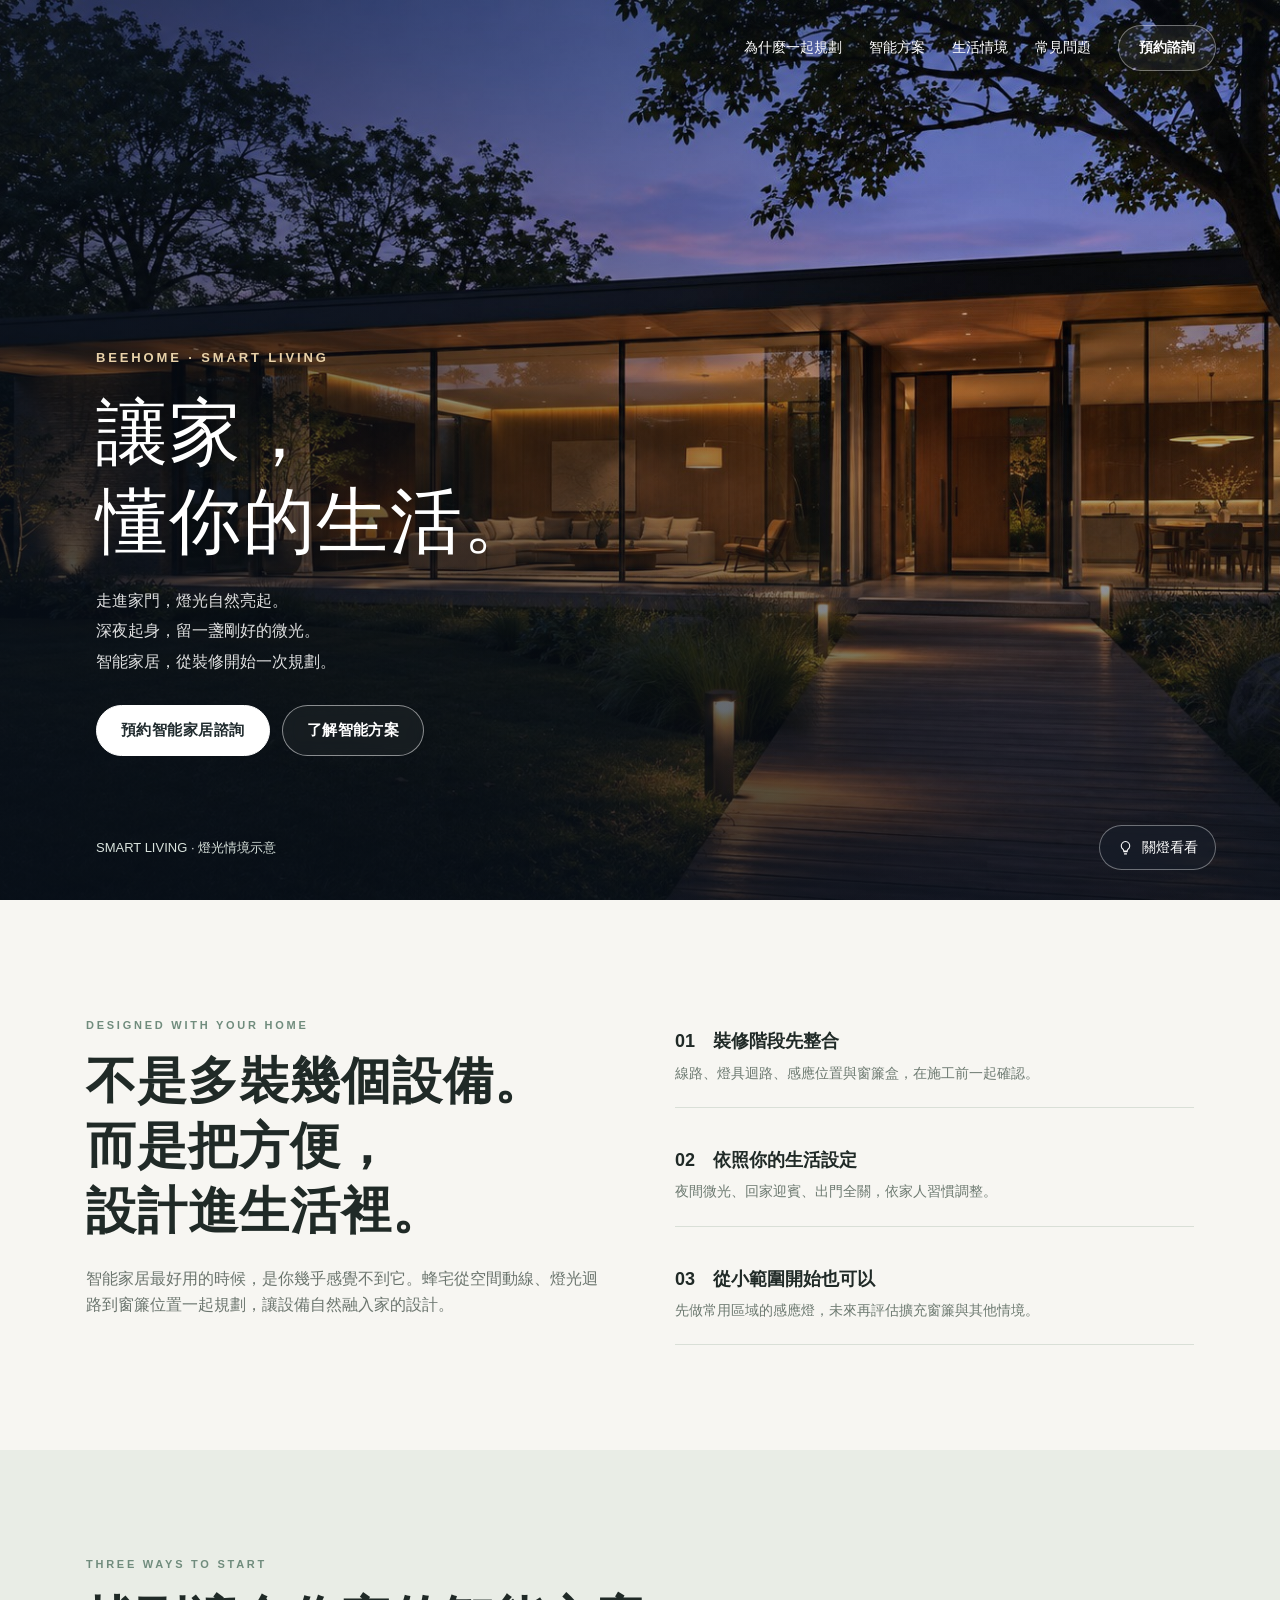
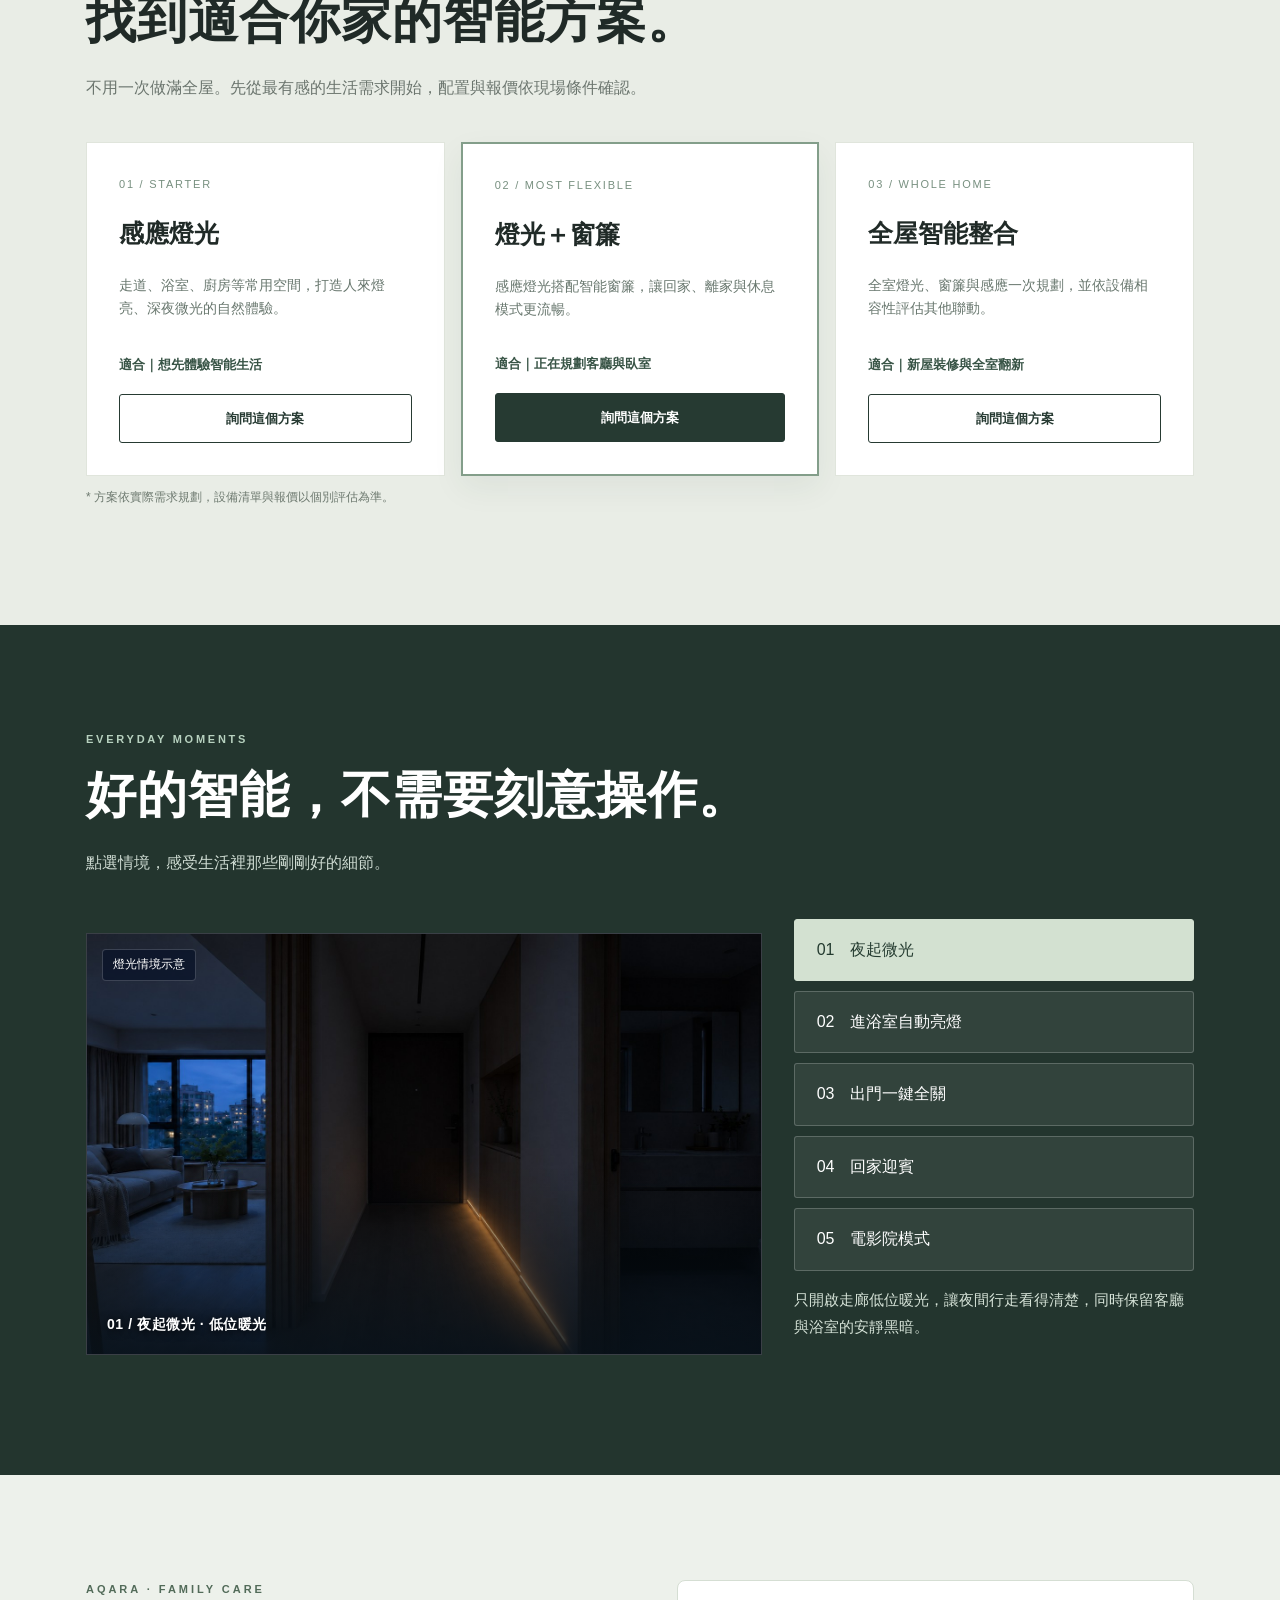
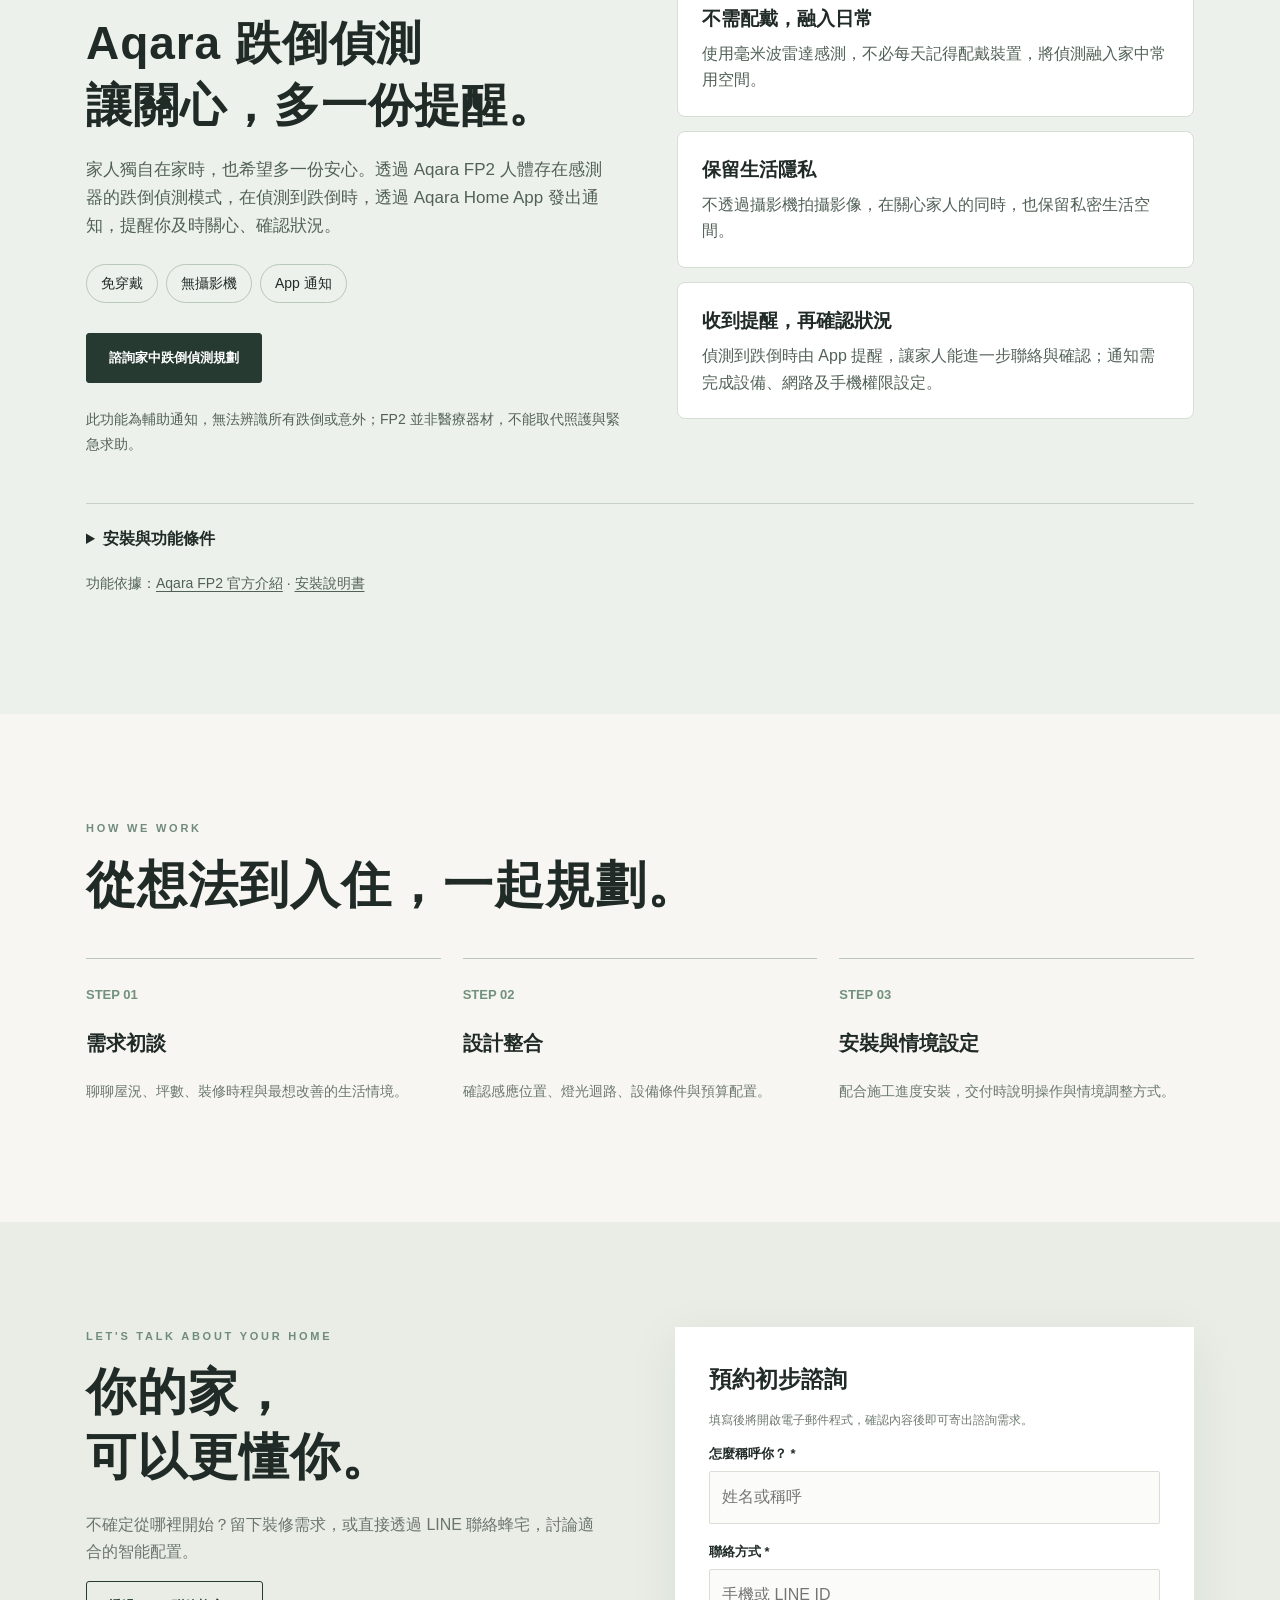
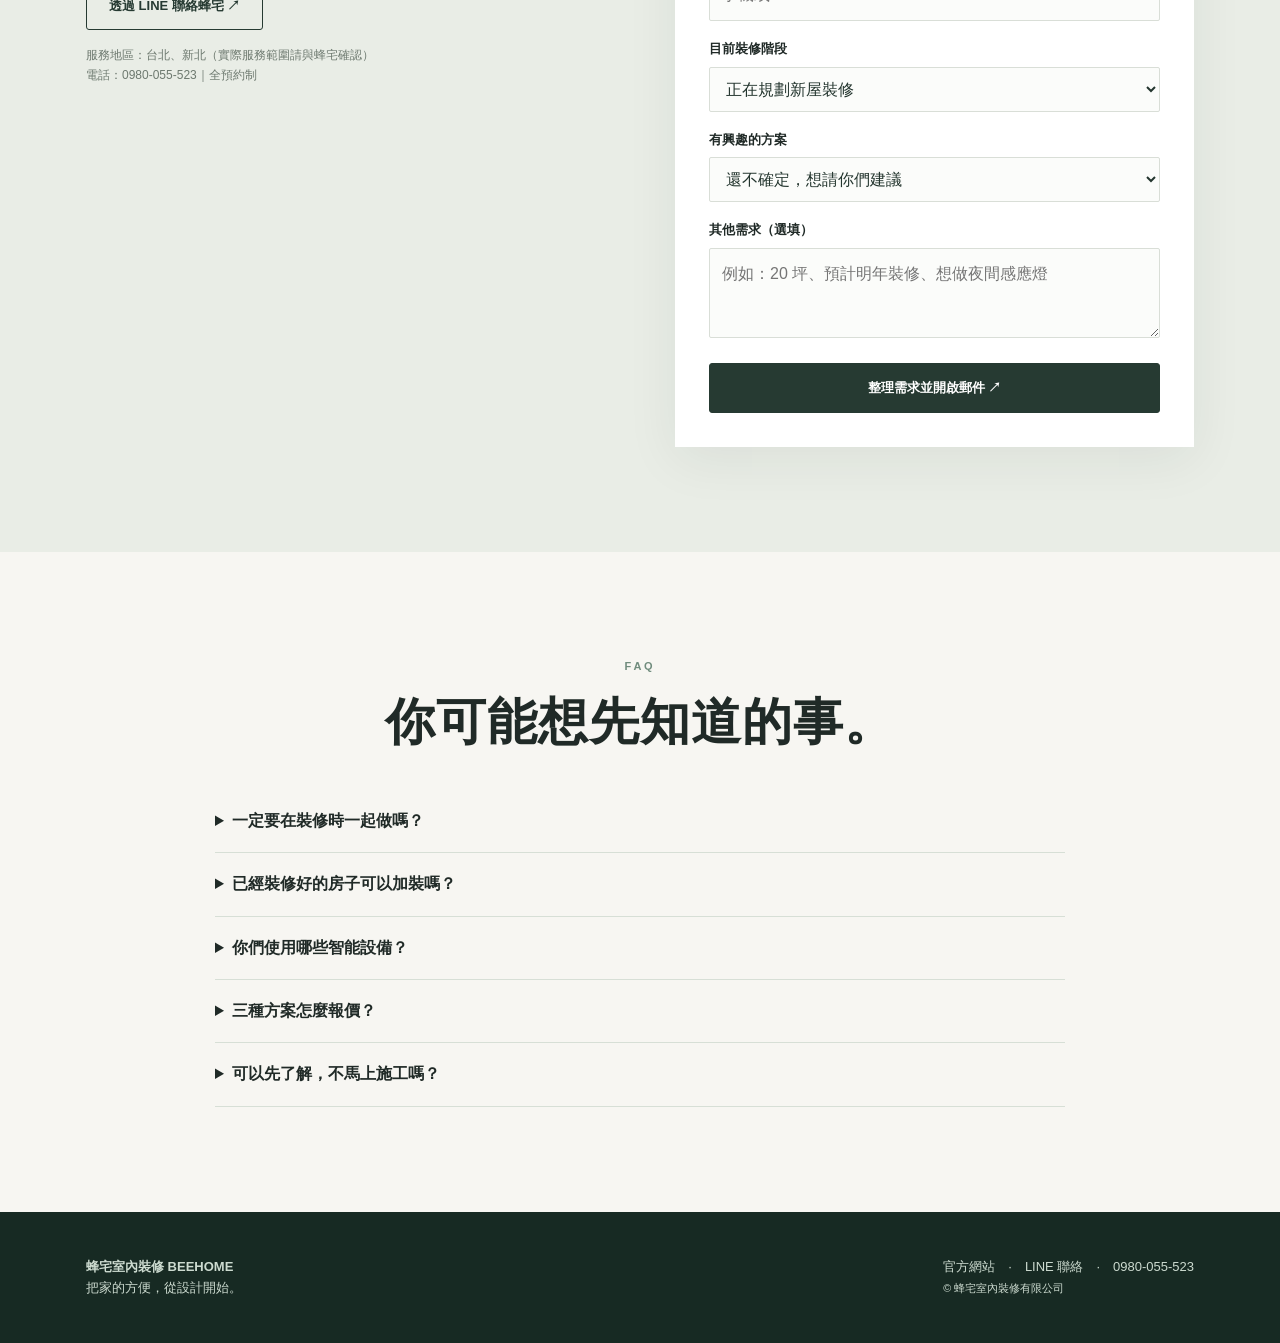
==== commit e198f77e: "Introduce Aqara FP2 fall detection and installation requirements" ====
--- a/smart-home-v2.html
+++ b/smart-home-v2.html
@@ -40,6 +40,25 @@
 .scene-copy{font-size:15px;line-height:1.85;min-height:84px;margin-bottom:0}
 @media(max-width:800px){.scenes{grid-template-columns:1fr;gap:24px}.scene-stage{height:auto;aspect-ratio:16/10}.scene-stage .scene-caption{font-size:13px;left:14px;right:14px;bottom:13px}.scene-note{left:10px;top:10px;font-size:11px}.scene-loading{right:10px;top:10px;font-size:11px}.scene-controls button{font-size:15px;min-height:52px;padding:14px 18px}}
 @media(prefers-reduced-motion:reduce){.scene-frame{transition:none}}
-</style><script src="assets/smart-lighting.js" defer></script><script src="assets/smart-scenes.js" defer></script></head><body><a class="skip" href="#main">跳至主要內容</a><header class="top"><div class="wrap nav"><nav class="links" aria-label="主要導覽"><a href="#why">為什麼一起規劃</a><a href="#plans">智能方案</a><a href="#scenes">生活情境</a><a href="#faq">常見問題</a><a class="btn" href="#contact">預約諮詢</a></nav></div></header><main id="main"><section class="hero" id="top"><img class="lighting-image lighting-off" src="assets/smart-glass-house-off.jpg" alt="" aria-hidden="true" fetchpriority="high"><img class="lighting-image lighting-on" id="lightingOn" src="assets/smart-glass-house-on.jpg" alt="" aria-hidden="true"><div class="veil"></div><div class="wrap hero-content"><div class="eyebrow">BEEHOME · SMART LIVING</div><h1>讓家，<br>懂你的生活。</h1><p>走進家門，燈光自然亮起。<br>深夜起身，留一盞剛好的微光。<br>智能家居，從裝修開始一次規劃。</p><div class="hero-actions"><a href="#contact" class="btn">預約智能家居諮詢</a><a href="#plans" class="btn light">了解智能方案</a></div></div><div class="wrap hero-bottom"><span>SMART LIVING · 燈光情境示意</span><button id="lightToggle" class="light-toggle" type="button" aria-pressed="false" disabled><svg viewBox="0 0 24 24" fill="none" stroke="currentColor" stroke-width="1.5" aria-hidden="true"><path d="M9 18h6m-5 3h4M8.5 14.5a6 6 0 1 1 7 0c-1 .7-1 1.5-1 2.5h-5c0-1 0-1.8-1-2.5Z"/></svg><span id="lightToggleText">開燈看看</span></button></div></section><section class="section" id="why"><div class="wrap intro"><div><div class="kicker">DESIGNED WITH YOUR HOME</div><h2>不是多裝幾個設備。<br>而是把方便，<br>設計進生活裡。</h2><p class="lead">智能家居最好用的時候，是你幾乎感覺不到它。蜂宅從空間動線、燈光迴路到窗簾位置一起規劃，讓設備自然融入家的設計。</p></div><div class="features"><div class="feature"><strong>01　裝修階段先整合</strong><p>線路、燈具迴路、感應位置與窗簾盒，在施工前一起確認。</p></div><div class="feature"><strong>02　依照你的生活設定</strong><p>夜間微光、回家迎賓、出門全關，依家人習慣調整。</p></div><div class="feature"><strong>03　從小範圍開始也可以</strong><p>先做常用區域的感應燈，未來再評估擴充窗簾與其他情境。</p></div></div></div></section><section class="section soft" id="plans"><div class="wrap"><div class="kicker">THREE WAYS TO START</div><h2>找到適合你家的智能方案。</h2><p class="lead">不用一次做滿全屋。先從最有感的生活需求開始，配置與報價依現場條件確認。</p><div class="plans"><article class="plan"><span class="num">01 / STARTER</span><h3>感應燈光</h3><p>走道、浴室、廚房等常用空間，打造人來燈亮、深夜微光的自然體驗。</p><div class="for">適合｜想先體驗智能生活</div><a class="btn outline" href="#contact" data-plan="感應燈光">詢問這個方案</a></article><article class="plan featured"><span class="num">02 / MOST FLEXIBLE</span><h3>燈光＋窗簾</h3><p>感應燈光搭配智能窗簾，讓回家、離家與休息模式更流暢。</p><div class="for">適合｜正在規劃客廳與臥室</div><a class="btn" href="#contact" data-plan="燈光＋窗簾">詢問這個方案</a></article><article class="plan"><span class="num">03 / WHOLE HOME</span><h3>全屋智能整合</h3><p>全室燈光、窗簾與感應一次規劃，並依設備相容性評估其他聯動。</p><div class="for">適合｜新屋裝修與全室翻新</div><a class="btn outline" href="#contact" data-plan="全屋智能整合">詢問這個方案</a></article></div><p class="fine">* 方案依實際需求規劃，設備清單與報價以個別評估為準。</p></div></section><section class="section dark" id="scenes"><div class="wrap"><div class="kicker">EVERYDAY MOMENTS</div><h2>好的智能，不需要刻意操作。</h2><p class="lead">點選情境，感受生活裡那些剛剛好的細節。</p><div class="scenes"><div class="scene-stage" id="sceneStage" role="img" aria-labelledby="sceneCaption" aria-busy="true" data-scene="0"><img class="scene-frame is-active" src="assets/smart-scene-night.jpg" alt="" aria-hidden="true" loading="lazy"><img class="scene-frame" src="assets/smart-scene-bath.jpg" alt="" aria-hidden="true" loading="lazy"><img class="scene-frame" src="assets/smart-scene-away.jpg" alt="" aria-hidden="true" loading="lazy"><img class="scene-frame" src="assets/smart-scene-home.jpg" alt="" aria-hidden="true" loading="lazy"><img class="scene-frame" src="assets/smart-scene-cinema.jpg" alt="" aria-hidden="true" loading="lazy"><div class="scene-shade" aria-hidden="true"></div><span class="scene-note">燈光情境示意</span><span class="scene-loading" id="sceneLoading" role="status">正在載入情境…</span><div class="scene-caption" id="sceneCaption" aria-live="polite">01 / 夜起微光 · 低位暖光</div></div><div><div class="scene-controls"><button type="button" class="active" data-scene="0">01　夜起微光</button><button type="button" data-scene="1">02　進浴室自動亮燈</button><button type="button" data-scene="2">03　出門一鍵全關</button><button type="button" data-scene="3">04　回家迎賓</button><button type="button" data-scene="4">05　電影院模式</button></div><p class="scene-copy" id="sceneCopy">半夜起床，走廊只亮柔和微光，不用摸黑找開關，也不打擾家人。</p></div></div></div></section><section class="section"><div class="wrap"><div class="kicker">HOW WE WORK</div><h2>從想法到入住，一起規劃。</h2><div class="process"><div class="step"><b>STEP 01</b><h3>需求初談</h3><p>聊聊屋況、坪數、裝修時程與最想改善的生活情境。</p></div><div class="step"><b>STEP 02</b><h3>設計整合</h3><p>確認感應位置、燈光迴路、設備條件與預算配置。</p></div><div class="step"><b>STEP 03</b><h3>安裝與情境設定</h3><p>配合施工進度安裝，交付時說明操作與情境調整方式。</p></div></div></div></section><section class="section soft" id="contact"><div class="wrap contact"><div><div class="kicker">LET'S TALK ABOUT YOUR HOME</div><h2>你的家，<br>可以更懂你。</h2><p class="lead">不確定從哪裡開始？留下裝修需求，或直接透過 LINE 聯絡蜂宅，討論適合的智能配置。</p><p><a class="btn outline" href="https://line.me/R/ti/p/@809zyiav" target="_blank" rel="noopener noreferrer">透過 LINE 聯絡蜂宅 ↗</a></p><p class="fine">服務地區：台北、新北（實際服務範圍請與蜂宅確認）<br>電話：<a href="tel:0980055523">0980-055-523</a>｜全預約制</p></div><form class="contact-form" id="leadForm"><h3 style="margin:0 0 8px;font-size:23px">預約初步諮詢</h3><p class="fine">填寫後將開啟電子郵件程式，確認內容後即可寄出諮詢需求。</p><div class="field"><label for="name">怎麼稱呼你？ *</label><input id="name" name="name" autocomplete="name" required placeholder="姓名或稱呼"></div><div class="field"><label for="contactMethod">聯絡方式 *</label><input id="contactMethod" name="contactMethod" required placeholder="手機或 LINE ID"></div><div class="field"><label for="status">目前裝修階段</label><select id="status" name="status"><option>正在規劃新屋裝修</option><option>準備舊屋翻新</option><option>已入住，想加裝智能設備</option><option>先了解方案</option></select></div><div class="field"><label for="plan">有興趣的方案</label><select id="plan" name="plan"><option>還不確定，想請你們建議</option><option>感應燈光</option><option>燈光＋窗簾</option><option>全屋智能整合</option></select></div><div class="field"><label for="message">其他需求（選填）</label><textarea id="message" name="message" placeholder="例如：20 坪、預計明年裝修、想做夜間感應燈"></textarea></div><button type="submit" class="btn">整理需求並開啟郵件 ↗</button></form></div></section><section class="section" id="faq"><div class="wrap"><div class="kicker" style="text-align:center">FAQ</div><h2 style="text-align:center">你可能想先知道的事。</h2><div class="faq"><details><summary>一定要在裝修時一起做嗎？</summary><p>不一定，但需要配線、燈光分路或電動窗簾的項目，在施工前規劃通常更容易整合。</p></details><details><summary>已經裝修好的房子可以加裝嗎？</summary><p>可以先評估部分無線設備或既有線路可行性，實際依現場條件決定。</p></details><details><summary>你們使用哪些智能設備？</summary><p>原方案提及 Aqara FP2 存在感應器；型號、數量、相容性與最終配置以實際規劃為準。</p></details><details><summary>三種方案怎麼報價？</summary><p>依坪數、房間數、設備配置與現場施工條件提供個別報價，這裡不放未經確認的起始價格。</p></details><details><summary>可以先了解，不馬上施工嗎？</summary><p>可以先透過 LINE 或電話詢問，並確認適合的諮詢方式與時間。</p></details></div></div></section></main><footer class="footer"><div class="wrap"><div><strong>蜂宅室內裝修 BEEHOME</strong><br>把家的方便，從設計開始。</div><div><a href="https://www.beehome.live/">官方網站</a>　·　<a href="https://line.me/R/ti/p/@809zyiav">LINE 聯絡</a>　·　<a href="tel:0980055523">0980-055-523</a><br><small>© 蜂宅室內裝修有限公司</small></div></div></footer><div class="mobile-cta"><a href="https://line.me/R/ti/p/@809zyiav" class="btn outline" target="_blank" rel="noopener noreferrer">LINE 詢問</a><a href="#contact" class="btn">預約諮詢</a></div><script>
+</style><script src="assets/smart-lighting.js" defer></script><script src="assets/smart-scenes.js" defer></script><link rel="stylesheet" href="assets/aqara-care.css"></head><body><a class="skip" href="#main">跳至主要內容</a><header class="top"><div class="wrap nav"><nav class="links" aria-label="主要導覽"><a href="#why">為什麼一起規劃</a><a href="#plans">智能方案</a><a href="#scenes">生活情境</a><a href="#faq">常見問題</a><a class="btn" href="#contact">預約諮詢</a></nav></div></header><main id="main"><section class="hero" id="top"><img class="lighting-image lighting-off" src="assets/smart-glass-house-off.jpg" alt="" aria-hidden="true" fetchpriority="high"><img class="lighting-image lighting-on" id="lightingOn" src="assets/smart-glass-house-on.jpg" alt="" aria-hidden="true"><div class="veil"></div><div class="wrap hero-content"><div class="eyebrow">BEEHOME · SMART LIVING</div><h1>讓家，<br>懂你的生活。</h1><p>走進家門，燈光自然亮起。<br>深夜起身，留一盞剛好的微光。<br>智能家居，從裝修開始一次規劃。</p><div class="hero-actions"><a href="#contact" class="btn">預約智能家居諮詢</a><a href="#plans" class="btn light">了解智能方案</a></div></div><div class="wrap hero-bottom"><span>SMART LIVING · 燈光情境示意</span><button id="lightToggle" class="light-toggle" type="button" aria-pressed="false" disabled><svg viewBox="0 0 24 24" fill="none" stroke="currentColor" stroke-width="1.5" aria-hidden="true"><path d="M9 18h6m-5 3h4M8.5 14.5a6 6 0 1 1 7 0c-1 .7-1 1.5-1 2.5h-5c0-1 0-1.8-1-2.5Z"/></svg><span id="lightToggleText">開燈看看</span></button></div></section><section class="section" id="why"><div class="wrap intro"><div><div class="kicker">DESIGNED WITH YOUR HOME</div><h2>不是多裝幾個設備。<br>而是把方便，<br>設計進生活裡。</h2><p class="lead">智能家居最好用的時候，是你幾乎感覺不到它。蜂宅從空間動線、燈光迴路到窗簾位置一起規劃，讓設備自然融入家的設計。</p></div><div class="features"><div class="feature"><strong>01　裝修階段先整合</strong><p>線路、燈具迴路、感應位置與窗簾盒，在施工前一起確認。</p></div><div class="feature"><strong>02　依照你的生活設定</strong><p>夜間微光、回家迎賓、出門全關，依家人習慣調整。</p></div><div class="feature"><strong>03　從小範圍開始也可以</strong><p>先做常用區域的感應燈，未來再評估擴充窗簾與其他情境。</p></div></div></div></section><section class="section soft" id="plans"><div class="wrap"><div class="kicker">THREE WAYS TO START</div><h2>找到適合你家的智能方案。</h2><p class="lead">不用一次做滿全屋。先從最有感的生活需求開始，配置與報價依現場條件確認。</p><div class="plans"><article class="plan"><span class="num">01 / STARTER</span><h3>感應燈光</h3><p>走道、浴室、廚房等常用空間，打造人來燈亮、深夜微光的自然體驗。</p><div class="for">適合｜想先體驗智能生活</div><a class="btn outline" href="#contact" data-plan="感應燈光">詢問這個方案</a></article><article class="plan featured"><span class="num">02 / MOST FLEXIBLE</span><h3>燈光＋窗簾</h3><p>感應燈光搭配智能窗簾，讓回家、離家與休息模式更流暢。</p><div class="for">適合｜正在規劃客廳與臥室</div><a class="btn" href="#contact" data-plan="燈光＋窗簾">詢問這個方案</a></article><article class="plan"><span class="num">03 / WHOLE HOME</span><h3>全屋智能整合</h3><p>全室燈光、窗簾與感應一次規劃，並依設備相容性評估其他聯動。</p><div class="for">適合｜新屋裝修與全室翻新</div><a class="btn outline" href="#contact" data-plan="全屋智能整合">詢問這個方案</a></article></div><p class="fine">* 方案依實際需求規劃，設備清單與報價以個別評估為準。</p></div></section><section class="section dark" id="scenes"><div class="wrap"><div class="kicker">EVERYDAY MOMENTS</div><h2>好的智能，不需要刻意操作。</h2><p class="lead">點選情境，感受生活裡那些剛剛好的細節。</p><div class="scenes"><div class="scene-stage" id="sceneStage" role="img" aria-labelledby="sceneCaption" aria-busy="true" data-scene="0"><img class="scene-frame is-active" src="assets/smart-scene-night.jpg" alt="" aria-hidden="true" loading="lazy"><img class="scene-frame" src="assets/smart-scene-bath.jpg" alt="" aria-hidden="true" loading="lazy"><img class="scene-frame" src="assets/smart-scene-away.jpg" alt="" aria-hidden="true" loading="lazy"><img class="scene-frame" src="assets/smart-scene-home.jpg" alt="" aria-hidden="true" loading="lazy"><img class="scene-frame" src="assets/smart-scene-cinema.jpg" alt="" aria-hidden="true" loading="lazy"><div class="scene-shade" aria-hidden="true"></div><span class="scene-note">燈光情境示意</span><span class="scene-loading" id="sceneLoading" role="status">正在載入情境…</span><div class="scene-caption" id="sceneCaption" aria-live="polite">01 / 夜起微光 · 低位暖光</div></div><div><div class="scene-controls"><button type="button" class="active" data-scene="0">01　夜起微光</button><button type="button" data-scene="1">02　進浴室自動亮燈</button><button type="button" data-scene="2">03　出門一鍵全關</button><button type="button" data-scene="3">04　回家迎賓</button><button type="button" data-scene="4">05　電影院模式</button></div><p class="scene-copy" id="sceneCopy">半夜起床，走廊只亮柔和微光，不用摸黑找開關，也不打擾家人。</p></div></div></div></section><section class="section care-section" id="care" aria-labelledby="careTitle"><div class="wrap">
+<div class="care-grid"><div><div class="eyebrow">AQARA · FAMILY CARE</div>
+<h2 id="careTitle">Aqara 跌倒偵測<br>讓關心，多一份提醒。</h2>
+<p class="care-intro">家人獨自在家時，也希望多一份安心。透過 Aqara FP2 人體存在感測器的跌倒偵測模式，在偵測到跌倒時，透過 Aqara Home App 發出通知，提醒你及時關心、確認狀況。</p>
+<div class="care-tags"><span>免穿戴</span><span>無攝影機</span><span>App 通知</span></div>
+<a class="btn" href="#contact">諮詢家中跌倒偵測規劃</a>
+<p class="care-note">此功能為輔助通知，無法辨識所有跌倒或意外；FP2 並非醫療器材，不能取代照護與緊急求助。</p></div>
+<div class="care-features">
+<article class="care-feature"><h3>不需配戴，融入日常</h3><p>使用毫米波雷達感測，不必每天記得配戴裝置，將偵測融入家中常用空間。</p></article>
+<article class="care-feature"><h3>保留生活隱私</h3><p>不透過攝影機拍攝影像，在關心家人的同時，也保留私密生活空間。</p></article>
+<article class="care-feature"><h3>收到提醒，再確認狀況</h3><p>偵測到跌倒時由 App 提醒，讓家人能進一步聯絡與確認；通知需完成設備、網路及手機權限設定。</p></article>
+</div></div>
+<details class="care-conditions"><summary>安裝與功能條件</summary><ul>
+<li>以 Aqara FP2 跌倒偵測模式為介紹，需安裝於天花板，並持續供電。</li>
+<li>官方說明書以安裝高度 2.8 公尺、偵測半徑 2 公尺為例；實際涵蓋範圍依高度、格局及遮擋情況評估。</li>
+<li>啟用跌倒偵測後，分區定位與一般人體存在偵測等多數功能無法同時使用，需依需求安排獨立設備。</li>
+<li>實際可用功能依產品版本、韌體與所在地區支援為準，蜂宅會在規劃時確認安裝位置與通知流程。</li>
+</ul></details>
+<p class="care-source">功能依據：<a href="https://www.aqara.com/us/product/presence-sensor-fp2/" target="_blank" rel="noopener noreferrer">Aqara FP2 官方介紹</a> · <a href="https://www.aqara.com/wp-content/uploads/2023/06/Presence-Sensor-FP2_User-Manual.pdf" target="_blank" rel="noopener noreferrer">安裝說明書</a></p>
+</div></section><section class="section"><div class="wrap"><div class="kicker">HOW WE WORK</div><h2>從想法到入住，一起規劃。</h2><div class="process"><div class="step"><b>STEP 01</b><h3>需求初談</h3><p>聊聊屋況、坪數、裝修時程與最想改善的生活情境。</p></div><div class="step"><b>STEP 02</b><h3>設計整合</h3><p>確認感應位置、燈光迴路、設備條件與預算配置。</p></div><div class="step"><b>STEP 03</b><h3>安裝與情境設定</h3><p>配合施工進度安裝，交付時說明操作與情境調整方式。</p></div></div></div></section><section class="section soft" id="contact"><div class="wrap contact"><div><div class="kicker">LET'S TALK ABOUT YOUR HOME</div><h2>你的家，<br>可以更懂你。</h2><p class="lead">不確定從哪裡開始？留下裝修需求，或直接透過 LINE 聯絡蜂宅，討論適合的智能配置。</p><p><a class="btn outline" href="https://line.me/R/ti/p/@809zyiav" target="_blank" rel="noopener noreferrer">透過 LINE 聯絡蜂宅 ↗</a></p><p class="fine">服務地區：台北、新北（實際服務範圍請與蜂宅確認）<br>電話：<a href="tel:0980055523">0980-055-523</a>｜全預約制</p></div><form class="contact-form" id="leadForm"><h3 style="margin:0 0 8px;font-size:23px">預約初步諮詢</h3><p class="fine">填寫後將開啟電子郵件程式，確認內容後即可寄出諮詢需求。</p><div class="field"><label for="name">怎麼稱呼你？ *</label><input id="name" name="name" autocomplete="name" required placeholder="姓名或稱呼"></div><div class="field"><label for="contactMethod">聯絡方式 *</label><input id="contactMethod" name="contactMethod" required placeholder="手機或 LINE ID"></div><div class="field"><label for="status">目前裝修階段</label><select id="status" name="status"><option>正在規劃新屋裝修</option><option>準備舊屋翻新</option><option>已入住，想加裝智能設備</option><option>先了解方案</option></select></div><div class="field"><label for="plan">有興趣的方案</label><select id="plan" name="plan"><option>還不確定，想請你們建議</option><option>感應燈光</option><option>燈光＋窗簾</option><option>全屋智能整合</option></select></div><div class="field"><label for="message">其他需求（選填）</label><textarea id="message" name="message" placeholder="例如：20 坪、預計明年裝修、想做夜間感應燈"></textarea></div><button type="submit" class="btn">整理需求並開啟郵件 ↗</button></form></div></section><section class="section" id="faq"><div class="wrap"><div class="kicker" style="text-align:center">FAQ</div><h2 style="text-align:center">你可能想先知道的事。</h2><div class="faq"><details><summary>一定要在裝修時一起做嗎？</summary><p>不一定，但需要配線、燈光分路或電動窗簾的項目，在施工前規劃通常更容易整合。</p></details><details><summary>已經裝修好的房子可以加裝嗎？</summary><p>可以先評估部分無線設備或既有線路可行性，實際依現場條件決定。</p></details><details><summary>你們使用哪些智能設備？</summary><p>原方案提及 Aqara FP2 存在感應器；型號、數量、相容性與最終配置以實際規劃為準。</p></details><details><summary>三種方案怎麼報價？</summary><p>依坪數、房間數、設備配置與現場施工條件提供個別報價，這裡不放未經確認的起始價格。</p></details><details><summary>可以先了解，不馬上施工嗎？</summary><p>可以先透過 LINE 或電話詢問，並確認適合的諮詢方式與時間。</p></details></div></div></section></main><footer class="footer"><div class="wrap"><div><strong>蜂宅室內裝修 BEEHOME</strong><br>把家的方便，從設計開始。</div><div><a href="https://www.beehome.live/">官方網站</a>　·　<a href="https://line.me/R/ti/p/@809zyiav">LINE 聯絡</a>　·　<a href="tel:0980055523">0980-055-523</a><br><small>© 蜂宅室內裝修有限公司</small></div></div></footer><div class="mobile-cta"><a href="https://line.me/R/ti/p/@809zyiav" class="btn outline" target="_blank" rel="noopener noreferrer">LINE 詢問</a><a href="#contact" class="btn">預約諮詢</a></div><script>
 (function(){document.querySelectorAll('[data-plan]').forEach(a=>a.addEventListener('click',()=>document.getElementById('plan').value=a.dataset.plan));document.getElementById('leadForm').addEventListener('submit',e=>{e.preventDefault();const f=e.currentTarget;if(!f.reportValidity())return;const val=id=>document.getElementById(id).value;const body='稱呼：'+val('name')+'\n聯絡方式：'+val('contactMethod')+'\n裝修階段：'+val('status')+'\n方案：'+val('plan')+'\n其他需求：'+val('message');window.location.href='mailto:iamglenn0630@gmail.com?subject='+encodeURIComponent('蜂宅智能家居諮詢｜'+val('name'))+'&body='+encodeURIComponent(body);});})();
 </script></body></html>
--- a/assets/aqara-care.css
+++ b/assets/aqara-care.css
@@ -0,0 +1 @@
+.care-section{background:#edf1eb;scroll-margin-top:90px}.care-grid{display:grid;grid-template-columns:1.05fr 1fr;gap:48px;align-items:start}.care-section .eyebrow{color:#526b59}.care-section h2{font-size:clamp(30px,4vw,46px);line-height:1.35;margin:14px 0 20px}.care-intro{font-size:17px;max-width:520px;color:#526158}.care-tags{display:flex;flex-wrap:wrap;gap:8px;margin:24px 0 30px}.care-tags span{border:1px solid #b8c8b9;border-radius:30px;padding:7px 14px;font-size:14px}.care-features{display:grid;gap:14px}.care-feature{padding:22px 24px;background:#fff;border:1px solid #d5ded3;border-radius:8px}.care-feature h3{font-size:19px;margin:0 0 7px}.care-feature p{font-size:16px;color:#526158;margin:0}.care-conditions{border-top:1px solid #c5d1c4;margin-top:32px;padding-top:22px}.care-conditions summary{cursor:pointer;font-size:16px;font-weight:700}.care-conditions ul{padding-left:22px;font-size:14px;color:#526158}.care-conditions li{margin:9px 0}.care-source{font-size:14px;color:#526158;margin-top:20px}.care-source a{text-decoration:underline;text-underline-offset:3px}.care-note{font-size:14px;color:#526158;line-height:1.8;margin-top:24px}@media(max-width:800px){.care-grid{grid-template-columns:1fr;gap:30px}.care-feature{padding:20px}.care-section h2{font-size:32px}}
